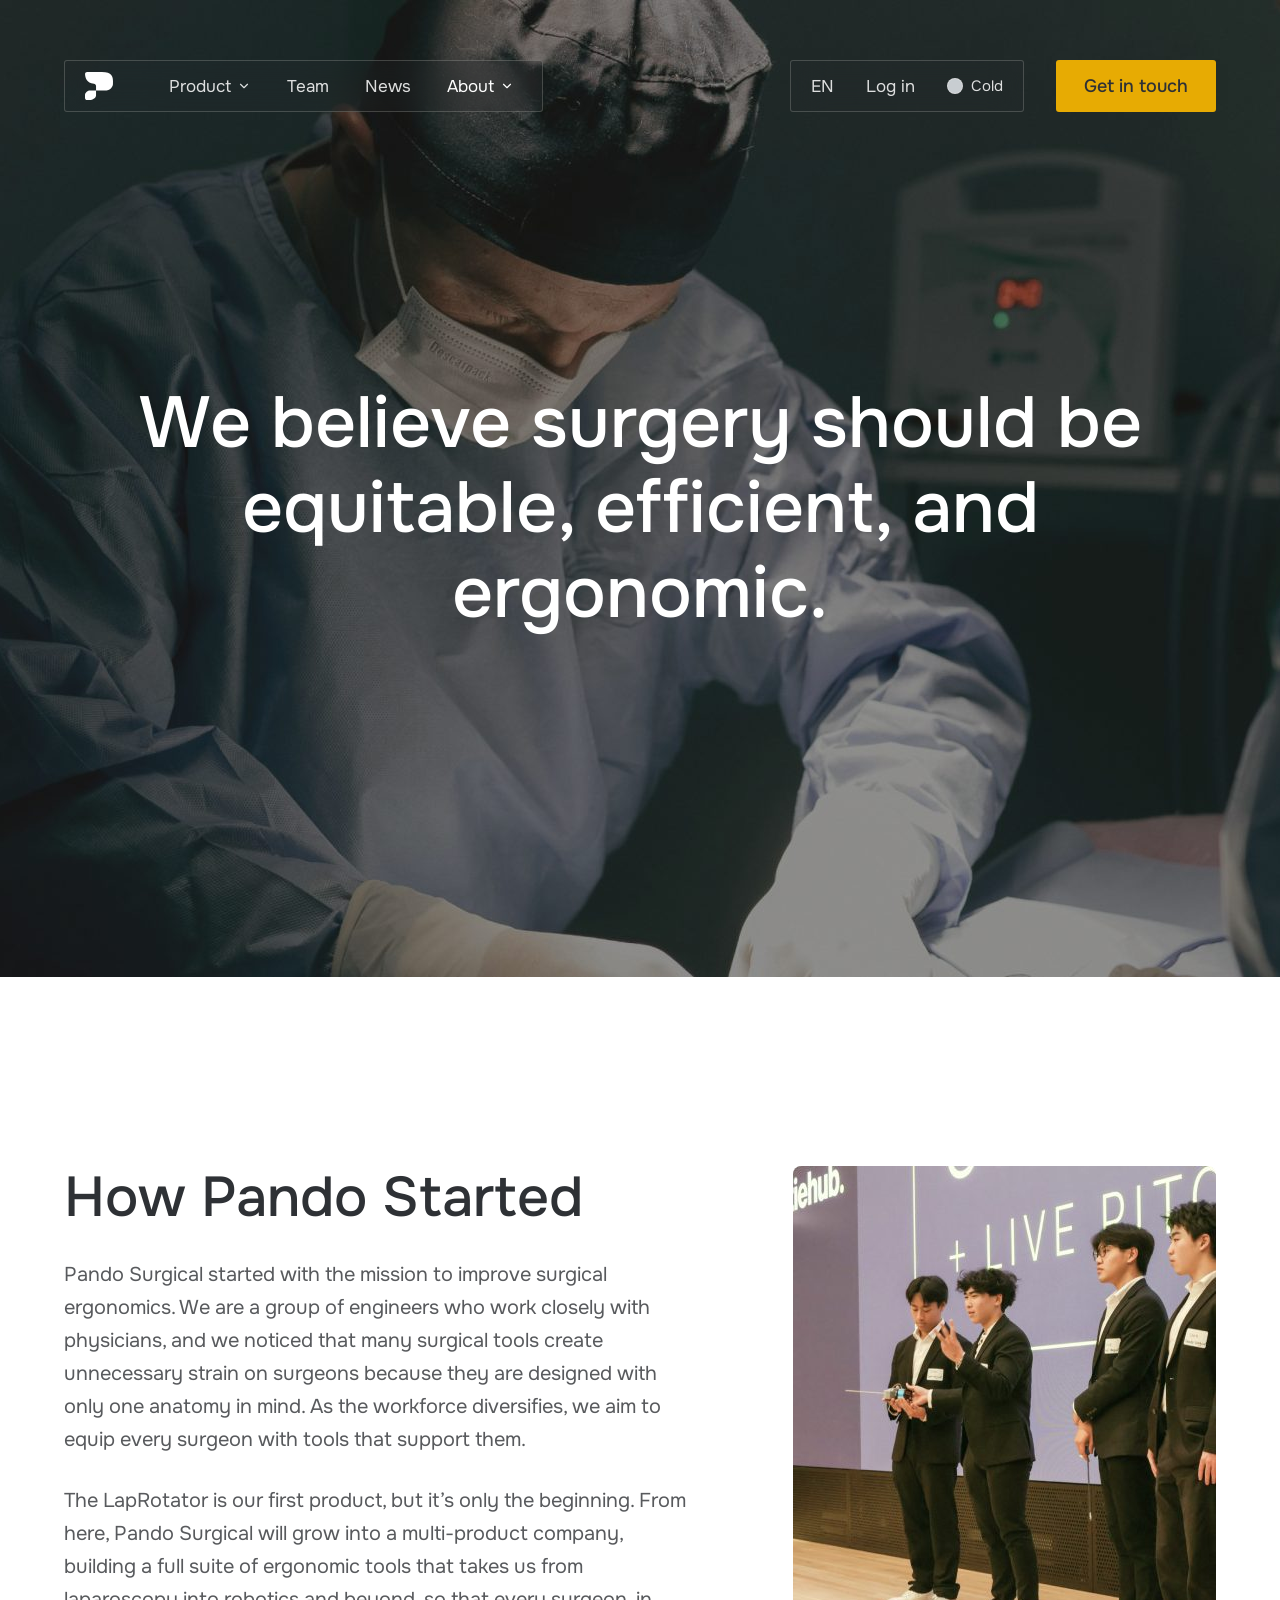
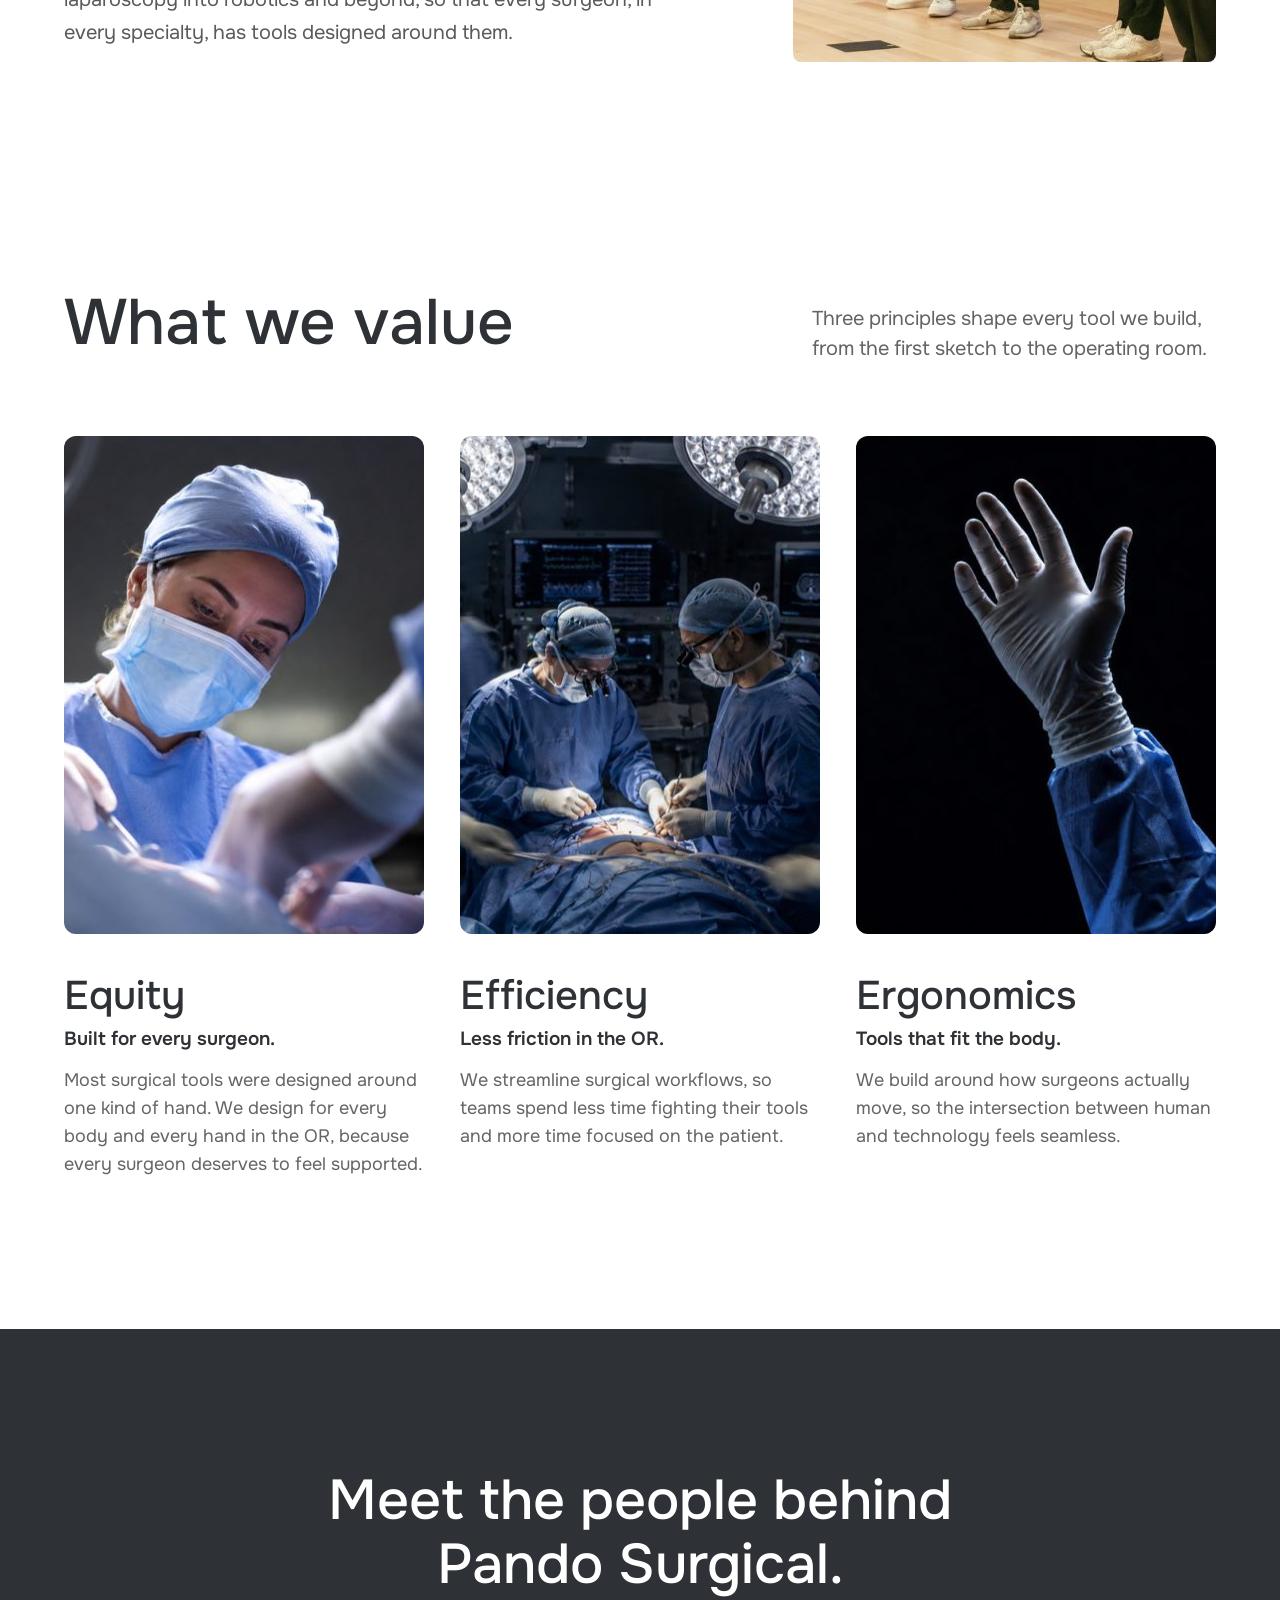
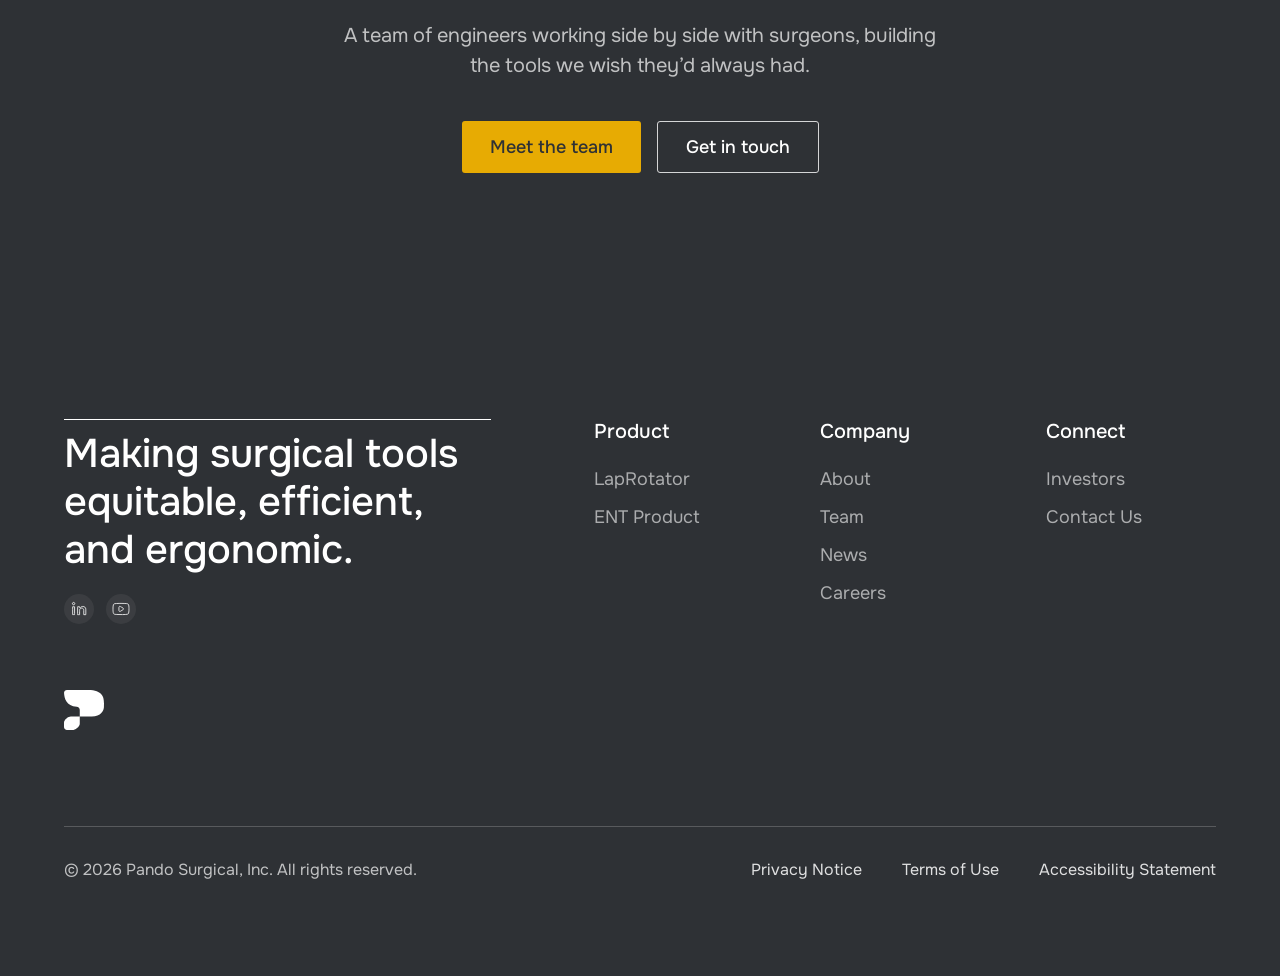
==== about.html @ e101296b "Build Pando Surgical website from the Figma design Static HTML/CSS/JS site with all pages, cold/warm" ====
<!doctype html>
<html lang="en" data-theme="cold">
<head>
<meta charset="utf-8">
<meta name="viewport" content="width=device-width, initial-scale=1">
<title>About | Pando Surgical</title>
<meta name="description" content="Pando Surgical believes surgery should be equitable, efficient, and ergonomic.">
<script>try{var t=localStorage.getItem("pando-theme");if(t==="warm"||t==="cold")document.documentElement.setAttribute("data-theme",t)}catch(e){}</script>
<link rel="icon" href="assets/icons/favicon.svg" type="image/svg+xml">
<link rel="preconnect" href="https://fonts.googleapis.com">
<link rel="preconnect" href="https://fonts.gstatic.com" crossorigin>
<link href="https://fonts.googleapis.com/css2?family=Onest:wght@400;500;600&display=swap" rel="stylesheet">
<link rel="stylesheet" href="css/style.css">
<noscript><style>body{opacity:1}.reveal{opacity:1;transform:none}</style></noscript>
</head>
<body class="page-dark">
<a class="skip-link" href="#main">Skip to content</a>
<header class="nav" id="nav">
  <div class="nav-left glass">
    <a class="nav-logo" href="index.html" aria-label="Pando Surgical home"><svg aria-hidden="true" focusable="false" width="28" height="28" viewBox="0 0 28 28" fill="none" xmlns="http://www.w3.org/2000/svg"><path d="M8.94 11.80C1.49 11.01 0.24 5.91 0.04 2.09C-0.02 0.94 0.94 0 2.1 0H16.90C29.35 0 27.95 7.74 27.95 11.91C27.95 14.20 25.92 18.59 19.38 18.59H11.04V19.01V23.61C11.04 25.91 7.66 27.99 6.01 27.99L2.10 27.99C0.94 27.99 1.40e-05 27.06 1.40e-05 25.90L1.40e-05 22.98C1.40e-05 20.68 3.08 18.59 4.73 18.59H11.04V18.50V14.01C11.04 12.85 10.09 11.92 8.94 11.80Z" fill="currentColor"/></svg></a>
    <nav class="nav-links" aria-label="Main">
      <div class="dd">
        <button class="nav-link dd-toggle" aria-expanded="false" aria-controls="dd-product">Product <svg aria-hidden="true" focusable="false" width="14" height="14" viewBox="0 0 14 14" fill="none" xmlns="http://www.w3.org/2000/svg"><path d="M3.5 5.25L7 8.75L10.5 5.25" stroke="currentColor" stroke-width="1.16" stroke-linecap="round" stroke-linejoin="round"/></svg></button>
        <div class="dd-panel glass" id="dd-product">
          <a href="laprotator.html" class="">LapRotator</a>
          <a href="ent.html" class="">ENT Product</a>
        </div>
      </div>
      <a class="nav-link" href="team.html">Team</a>
      <a class="nav-link" href="news.html">News</a>
      <div class="dd">
        <button class="nav-link dd-toggle is-current" aria-expanded="false" aria-controls="dd-about">About <svg aria-hidden="true" focusable="false" width="14" height="14" viewBox="0 0 14 14" fill="none" xmlns="http://www.w3.org/2000/svg"><path d="M3.5 5.25L7 8.75L10.5 5.25" stroke="currentColor" stroke-width="1.16" stroke-linecap="round" stroke-linejoin="round"/></svg></button>
        <div class="dd-panel glass" id="dd-about">
          <a href="about.html" class="is-current">Company</a>
          <a href="investors.html" class="">Investors</a>
          <a href="careers.html" class="">Careers</a>
          <a href="contact.html" class="">Contact Us</a>
        </div>
      </div>
    </nav>
    <div class="mobile-extra">
      <div class="row">
        <button class="nav-link" data-modal="login">Log in</button>
        <button class="theme-toggle" data-theme-toggle><span class="swatch"></span><span class="theme-label">Cold</span></button>
      </div>
      <a class="btn btn-primary" href="contact.html">Get in touch</a>
    </div>
    <button class="nav-burger" aria-label="Menu" aria-expanded="false"><span></span></button>
  </div>
  <div class="nav-right">
    <div class="nav-util glass">
      <span class="nav-link" title="Language">EN</span>
      <button class="nav-link" data-modal="login">Log in</button>
      <button class="theme-toggle" data-theme-toggle><span class="swatch"></span><span class="theme-label">Cold</span></button>
    </div>
    <a class="btn btn-primary" href="contact.html">Get in touch</a>
  </div>
</header>
<main id="main">

<section class="about-hero">
  <h1>We believe surgery should be equitable, efficient, and ergonomic.</h1>
</section>

<section class="story">
  <div class="story-text reveal">
    <h2>How Pando Started</h2>
    <p>Pando Surgical started with the mission to improve surgical ergonomics. We are a group of engineers who work closely with physicians, and we noticed that many surgical tools create unnecessary strain on surgeons because they are designed with only one anatomy in mind. As the workforce diversifies, we aim to equip every surgeon with tools that support them.</p>
    <p>The LapRotator is our first product, but it’s only the beginning. From here, Pando Surgical will grow into a multi-product company, building a full suite of ergonomic tools that takes us from laparoscopy into robotics and beyond, so that every surgeon, in every specialty, has tools designed around them.</p>
  </div>
  <img class="reveal" src="assets/img/about-story.jpg" alt="Pando Surgical team at work" loading="lazy">
</section>

<section class="values">
  <div class="values-head reveal">
    <h2>What we value</h2>
    <p>Three principles shape every tool we build, from the first sketch to the operating room.</p>
  </div>
  <div class="values-grid">
    <article class="value reveal"><img src="assets/img/value-1.jpg" alt="Surgeon in scrubs and mask during an operation" loading="lazy"><div class="value-text"><h3>Equity</h3><p class="tag">Built for every surgeon.</p><p class="body">Most surgical tools were designed around one kind of hand. We design for every body and every hand in the OR, because every surgeon deserves to feel supported.</p></div></article><article class="value reveal"><img src="assets/img/value-2.jpg" alt="Surgical team working in the operating room" loading="lazy"><div class="value-text"><h3>Efficiency</h3><p class="tag">Less friction in the OR.</p><p class="body">We streamline surgical workflows, so teams spend less time fighting their tools and more time focused on the patient.</p></div></article><article class="value reveal"><img src="assets/img/value-3.jpg" alt="Surgeon's hands using an instrument" loading="lazy"><div class="value-text"><h3>Ergonomics</h3><p class="tag">Tools that fit the body.</p><p class="body">We build around how surgeons actually move, so the intersection between human and technology feels seamless.</p></div></article>
  </div>
</section>

<section class="team-cta on-dark">
  <h2 class="reveal">Meet the people behind Pando Surgical.</h2>
  <p>A team of engineers working side by side with surgeons, building the tools we wish they’d always had.</p>
  <div class="btn-row">
    <a class="btn btn-primary" href="team.html">Meet the team</a>
    <a class="btn btn-outline" href="contact.html">Get in touch</a>
  </div>
</section>

</main>
<footer class="footer">
  <div class="footer-top">
    <div class="footer-brand">
      <p>Making surgical tools equitable, efficient, and ergonomic.</p>
      <div class="socials">
        <a class="social" href="#" aria-label="Pando Surgical on LinkedIn"><svg aria-hidden="true" focusable="false" width="30" height="30" viewBox="0 0 30 30" fill="none" xmlns="http://www.w3.org/2000/svg"><circle class="bg" cx="15" cy="15" r="15"/><path d="M18.69 12.47C19.48 12.43 20.34 12.66 20.89 13.13C21.42 13.59 21.70 14.23 21.79 14.94C21.82 15.25 21.82 15.56 21.82 15.90V20.35C21.82 20.44 21.82 20.55 21.82 20.66C21.16 20.66 20.44 20.66 19.75 20.66C19.75 20.43 19.75 20.20 19.75 19.99V16.60C19.74 16.27 19.73 15.88 19.63 15.52C19.50 15.03 19.22 14.54 18.61 14.28C18.30 14.14 17.94 14.10 17.60 14.12C17.26 14.14 16.91 14.22 16.62 14.39C16.36 14.54 16.21 14.69 16.05 14.88L16.04 14.90C15.75 15.28 15.65 15.73 15.61 16.14C15.59 16.34 15.58 16.54 15.58 16.74L15.59 17.29V20.45C15.59 20.51 15.58 20.58 15.58 20.66H14.69C14.38 20.66 13.99 20.65 13.62 20.65C13.63 20.21 13.63 19.75 13.62 19.32V13.67C13.62 13.39 13.63 13.06 13.63 12.74C14.10 12.74 14.59 12.73 15.03 12.74C15.21 12.74 15.40 12.74 15.59 12.74C15.59 12.74 15.59 12.74 15.59 12.74C15.59 12.88 15.59 13.01 15.59 13.13C15.59 13.16 15.59 13.24 15.58 13.32C15.58 13.36 15.58 13.40 15.58 13.44C15.59 13.45 15.59 13.47 15.59 13.49C15.59 13.49 15.59 13.53 15.60 13.57L15.66 13.89L15.98 13.89H16.00L16.13 13.89L16.24 13.81C16.28 13.78 16.31 13.75 16.32 13.74C16.34 13.72 16.35 13.70 16.37 13.68C16.39 13.65 16.43 13.61 16.46 13.57C16.49 13.53 16.52 13.49 16.54 13.46C16.56 13.44 16.57 13.43 16.58 13.42C16.58 13.41 16.59 13.40 16.59 13.40C17.10 12.85 17.83 12.52 18.61 12.47L18.62 12.47C18.64 12.47 18.67 12.47 18.69 12.47H18.69Z" stroke="white" stroke-width="0.8"/><path d="M10.08 12.74C10.21 12.74 10.39 12.74 10.57 12.74V19.58L10.57 20.48C10.57 20.51 10.57 20.55 10.57 20.58C10.23 20.59 9.90 20.59 9.56 20.58C9.26 20.58 8.95 20.58 8.65 20.59L8.65 15.27V13.03C8.65 12.92 8.65 12.83 8.65 12.74H10.08Z" stroke="white" stroke-width="0.8"/><path d="M9.47 8.40C10.13 8.33 10.72 8.81 10.79 9.47C10.86 10.13 10.37 10.72 9.71 10.79C9.10 10.85 8.54 10.43 8.42 9.84L8.40 9.72C8.33 9.06 8.81 8.47 9.47 8.40Z" stroke="white" stroke-width="0.8"/></svg></a>
        <a class="social" href="#" aria-label="Pando Surgical on YouTube"><svg aria-hidden="true" focusable="false" width="30" height="30" viewBox="0 0 30 30" fill="none" xmlns="http://www.w3.org/2000/svg"><circle class="bg" cx="15" cy="15" r="15"/><path d="M15.04 9.40H15.04C16.32 9.39 17.60 9.41 18.88 9.48V9.48C19.40 9.51 20.05 9.51 20.68 9.59C21.32 9.68 21.83 9.83 22.11 10.08C22.29 10.24 22.45 10.49 22.58 10.83C22.70 11.17 22.79 11.57 22.85 11.99C22.96 12.84 22.96 13.74 22.98 14.39C23.03 15.92 22.98 17.73 22.61 19.14V19.14C22.46 19.70 22.07 20.02 21.52 20.21C20.96 20.40 20.29 20.44 19.68 20.47L19.67 20.47C18.72 20.53 17.81 20.55 16.86 20.57L16.85 20.57C16.72 20.58 16.60 20.58 16.47 20.58H16.47C14.58 20.62 12.68 20.58 10.79 20.48H10.79C10.31 20.46 9.71 20.45 9.14 20.36C8.55 20.27 8.09 20.11 7.85 19.87L7.84 19.87L7.69 19.70C7.60 19.59 7.52 19.47 7.45 19.33L7.36 19.13C7.24 18.79 7.14 18.07 7.08 17.27C7.01 16.48 6.99 15.69 7.00 15.23C7.03 13.68 6.99 12.11 7.41 10.71C7.47 10.52 7.63 10.30 7.86 10.11C8.08 9.91 8.34 9.78 8.54 9.73C9.17 9.59 9.88 9.54 10.57 9.50L10.57 9.50C11.41 9.45 12.25 9.42 13.09 9.41H13.10L13.11 9.41L13.14 9.41C13.72 9.38 14.42 9.40 15.04 9.40ZM14.32 12.49C13.71 12.13 12.92 12.57 12.93 13.29C12.94 14.37 12.94 15.45 12.93 16.54C12.92 17.26 13.71 17.69 14.32 17.32C14.57 17.16 14.82 17.01 15.08 16.86L15.08 16.86C15.38 16.68 15.84 16.43 16.17 16.21C16.48 16.05 16.77 15.88 17.04 15.72C17.63 15.37 17.69 14.47 17.06 14.10L15.22 13.01H15.22C15.09 12.93 14.94 12.85 14.79 12.76C14.64 12.67 14.48 12.58 14.32 12.49Z" stroke="white" stroke-width="0.8"/></svg></a>
      </div>
    </div>
    <div class="footer-cols">
      <div class="footer-col">
        <h2>Product</h2>
        <ul><li><a href="laprotator.html">LapRotator</a></li><li><a href="ent.html">ENT Product</a></li></ul>
      </div>
      <div class="footer-col">
        <h2>Company</h2>
        <ul><li><a href="about.html">About</a></li><li><a href="team.html">Team</a></li><li><a href="news.html">News</a></li><li><a href="careers.html">Careers</a></li></ul>
      </div>
      <div class="footer-col">
        <h2>Connect</h2>
        <ul><li><a href="investors.html">Investors</a></li><li><a href="contact.html">Contact Us</a></li></ul>
      </div>
    </div>
    <a href="index.html" class="footer-mark" aria-label="Pando Surgical home"><svg aria-hidden="true" focusable="false" width="40" height="40" viewBox="0 0 40 40" fill="none" xmlns="http://www.w3.org/2000/svg"><path d="M12.77 16.86C2.13 15.72 0.35 8.45 0.05 2.99C-0.03 1.34 1.34 0 3 0H24.15C41.92 0 39.93 11.06 39.93 17.01C39.93 20.29 37.03 26.56 27.69 26.56H15.77V27.16V33.73C15.77 37.01 10.94 39.99 8.58 39.99L3.00 39.99C1.34 39.99 2.01e-05 38.65 2.01e-05 37.00L2.01e-05 32.83C2.01e-05 29.55 4.40 26.56 6.76 26.56H15.77V26.43V20.01C15.77 18.35 14.42 17.03 12.77 16.86Z" fill="currentColor"/></svg></a>
  </div>
  <div class="footer-bottom">
    <small>© 2026 Pando Surgical, Inc. All rights reserved.</small>
    <nav class="footer-legal" aria-label="Legal">
      <a href="privacy.html">Privacy Notice</a>
      <a href="terms.html">Terms of Use</a>
      <a href="accessibility.html">Accessibility Statement</a>
    </nav>
  </div>
</footer>
<div class="modal" id="login" role="dialog" aria-modal="true" aria-labelledby="login-title" aria-hidden="true">
  <div class="modal-card login-card">
    <div class="login-head">
      <h2 id="login-title">Welcome back</h2>
      <p>Sign in to access your account</p>
    </div>
    <button class="modal-close" aria-label="Close"><img src="assets/icons/icon-close.svg" alt=""></button>
    <form class="login-body" data-demo="Sign in isn’t connected yet. This is a preview of the design.">
      <button type="button" class="btn btn-google btn-block"><svg viewBox="0 0 48 48" aria-hidden="true"><path fill="#FFC107" d="M43.6 20.5H42V20H24v8h11.3C33.7 32.7 29.2 36 24 36c-6.6 0-12-5.4-12-12s5.4-12 12-12c3.1 0 5.8 1.2 7.9 3.1l5.7-5.7C34 6.1 29.3 4 24 4 12.9 4 4 12.9 4 24s8.9 20 20 20 20-8.9 20-20c0-1.3-.1-2.4-.4-3.5z"/><path fill="#FF3D00" d="M6.3 14.7l6.6 4.8C14.7 15.1 19 12 24 12c3.1 0 5.8 1.2 7.9 3.1l5.7-5.7C34 6.1 29.3 4 24 4 16.3 4 9.7 8.3 6.3 14.7z"/><path fill="#4CAF50" d="M24 44c5.2 0 9.9-2 13.4-5.2l-6.2-5.2C29.2 35.1 26.7 36 24 36c-5.2 0-9.6-3.3-11.3-7.9l-6.5 5C9.5 39.6 16.2 44 24 44z"/><path fill="#1976D2" d="M43.6 20.5H42V20H24v8h11.3c-.8 2.2-2.2 4.2-4.1 5.6l6.2 5.2C37 39.2 44 34 44 24c0-1.3-.1-2.4-.4-3.5z"/></svg> Continue with Google</button>
      <div class="or">or</div>
      <div class="field">
        <label for="login-email">Email address</label>
        <div class="input-icon"><img src="assets/icons/icon-mail.svg" alt=""><input id="login-email" type="email" placeholder="you@example.com" autocomplete="email" required></div>
      </div>
      <div class="field">
        <label for="login-pass">Password</label>
        <div class="input-icon"><img src="assets/icons/icon-lock-field.svg" alt=""><input id="login-pass" type="password" placeholder="Enter your password" autocomplete="current-password" required>
          <button type="button" class="eye" aria-label="Show password"><img src="assets/icons/icon-eye.svg" alt=""></button></div>
      </div>
      <a class="forgot" href="mailto:contact@pandosurgical.com?subject=Password%20reset">Forgot password?</a>
      <button class="btn btn-primary btn-block" type="submit">Sign in</button>
      <p class="form-note" role="status"></p>
      <p class="login-foot">Don’t have an account? <a href="mailto:contact@pandosurgical.com?subject=Request%20access">Request access</a></p>
    </form>
  </div>
</div>

<script src="js/main.js"></script>
</body>
</html>
---- css/style.css ----
/* Pando Surgical website
   Two themes: "cold" (Website Ver2) and "warm" (Website Ver1, cream).
   The theme is set on <html data-theme="..."> and saved in localStorage. */

:root { --pad: 120px; }

:root,
:root[data-theme="cold"] {
  --dark: #2e3135;
  --light: #ffffff;
  --soft: #e6eaef;
  --on-dark: #ffffff;
  --on-dark-rgb: 255, 255, 255;
  --login-grad: linear-gradient(180deg, #f7feff 0%, #eef1f1 100%);
  --hero-fade: linear-gradient(180deg, rgba(46, 49, 53, 0) 0%, #2e3135 60%, #2e3135 100%);
  --text: #2e3135;
  --text-rgb: 46, 49, 53;
  --accent: #e7ab03;
  --gold: #b07c00;
  --contrast: #321b49;
  --grey: #7d7772;
  --grey-2: #a09a96;
  --red: #d55d36;
  --font: "Onest", system-ui, -apple-system, "Segoe UI", sans-serif;
}

:root[data-theme="warm"] {
  --dark: #2a2723;
  --light: #fffcf2;
  --soft: #e8e3db;
  --on-dark: #fffcf2;
  --on-dark-rgb: 255, 252, 242;
  --login-grad: linear-gradient(180deg, #fffcf2 0%, #ece3d1 100%);
  --hero-fade: linear-gradient(180deg, rgba(46, 49, 53, 0) 0%, #2a2723 60%, #2a2723 100%);
}

*,
*::before,
*::after { box-sizing: border-box; }

html { -webkit-text-size-adjust: 100%; }

body {
  margin: 0;
  font-family: var(--font);
  color: var(--text);
  background: var(--light);
  -webkit-font-smoothing: antialiased;
  overflow-x: clip;
  opacity: 0;
  transition: opacity 300ms ease-out, background-color 300ms ease-out;
}
body.is-ready { opacity: 1; }
body.is-leaving { opacity: 0; }
body.modal-open { overflow: hidden; }

img, svg { display: block; max-width: 100%; }
a { color: inherit; text-decoration: none; }
button { font: inherit; color: inherit; background: none; border: 0; padding: 0; cursor: pointer; }
h1, h2, h3, h4, p { margin: 0; font-weight: 500; }
p { font-weight: 400; }

.sr-only {
  position: absolute; width: 1px; height: 1px; overflow: hidden;
  clip: rect(0 0 0 0); white-space: nowrap;
}
.skip-link {
  position: absolute; left: 16px; top: -60px; z-index: 200;
  background: var(--accent); color: #2e3135; padding: 10px 16px; border-radius: 3px;
}
.skip-link:focus { top: 16px; }

:focus-visible { outline: 2px solid var(--accent); outline-offset: 3px; }

/* ---------- Buttons ---------- */
.btn {
  display: inline-flex; align-items: center; justify-content: center;
  height: 52px; padding: 0 28px; border-radius: 3px;
  font-size: 18px; font-weight: 500; white-space: nowrap;
  transition: background-color 150ms ease-out, color 150ms ease-out, border-color 150ms ease-out, opacity 150ms ease-out;
}
.btn-primary { background: var(--accent); color: #2e3135; }
.btn-primary:hover { background: #f2b90f; }
.btn-dark { background: var(--dark); color: var(--on-dark); }
.btn-dark:hover { background: #3c4046; }
:root[data-theme="warm"] .btn-dark:hover { background: #3a3631; }
.btn-outline { border: 1.5px solid rgba(var(--on-dark-rgb), 0.8); color: var(--on-dark); }
.btn-outline:hover { background: rgba(var(--on-dark-rgb), 0.1); border-color: var(--on-dark); }
.btn-block { width: 100%; }

/* ---------- Nav ---------- */
.nav {
  position: fixed; z-index: 50; top: 60px; left: 0; right: 0;
  display: flex; justify-content: space-between; align-items: center;
  padding: 0 var(--pad) 0 100px;
  pointer-events: none;
  transition: transform 300ms ease-out, opacity 300ms ease-out;
}
.nav > * { pointer-events: auto; }
.nav.is-hidden { transform: translateY(-140px); opacity: 0; }

.glass {
  background: rgba(46, 49, 53, 0.15);
  border: 1px solid rgba(255, 252, 242, 0.18);
  border-radius: 3px;
  -webkit-backdrop-filter: blur(18px);
  backdrop-filter: blur(18px);
}
/* On light pages the glass is a little darker so the white links stay readable */
.page-light .nav .glass { background: rgba(46, 49, 53, 0.42); }

.nav-left {
  display: flex; align-items: center; gap: 56px;
  height: 52px; padding: 0 28px 0 20px;
}
.nav-logo { color: #fff; display: flex; }
.nav-links { display: flex; align-items: center; gap: 36px; height: 100%; }
.nav-right { display: flex; align-items: center; gap: 32px; }
.nav-util { display: flex; align-items: center; gap: 32px; height: 52px; padding: 0 20px; }

.nav-link {
  position: relative;
  display: inline-flex; align-items: center; gap: 6px;
  height: 100%;
  font-size: 17px; color: #fff; opacity: 0.85;
  transition: opacity 150ms ease-out;
}
.nav-link:hover, .nav-link.is-current, .dd.is-open > .nav-link { opacity: 1; }
.nav-link svg { width: 14px; height: 14px; transition: transform 200ms ease-out; }
.dd.is-open > .nav-link svg { transform: rotate(180deg); }
.dd.is-open > .nav-link::after {
  content: ""; position: absolute; left: 0; right: 0; bottom: -1px;
  height: 2px; background: var(--accent);
}

.dd { position: relative; height: 52px; display: flex; align-items: center; }
.dd-panel {
  position: absolute; top: 66px; left: -32px;
  display: flex; gap: 48px; padding: 20px 32px;
  white-space: nowrap;
  opacity: 0; visibility: hidden; transform: translateY(-4px);
  transition: opacity 200ms ease-out, transform 200ms ease-out, visibility 0s linear 200ms;
}
/* bridge so the panel stays open while the pointer moves down to it */
.dd-panel::before { content: ""; position: absolute; left: 0; right: 0; top: -16px; height: 16px; }
.dd.is-open .dd-panel {
  opacity: 1; visibility: visible; transform: none;
  transition: opacity 200ms ease-out, transform 200ms ease-out;
}
.dd-panel a { font-size: 18px; color: #fff; opacity: 0.85; transition: opacity 150ms ease-out; }
.dd-panel a:hover, .dd-panel a.is-current { opacity: 1; }

.theme-toggle {
  display: inline-flex; align-items: center; gap: 8px;
  font-size: 15px; color: #fff; opacity: 0.85;
  transition: opacity 150ms ease-out;
}
.theme-toggle:hover { opacity: 1; }
.theme-toggle .swatch {
  width: 16px; height: 16px; border-radius: 50%;
  border: 1px solid rgba(255, 255, 255, 0.7);
  background: linear-gradient(135deg, #e6eaef 50%, #e8e3db 50%);
}
:root[data-theme="cold"] .theme-toggle .swatch { background: #e6eaef; }
:root[data-theme="warm"] .theme-toggle .swatch { background: #f3e9d2; }

.mobile-extra { display: none; }
.nav-burger { display: none; width: 52px; height: 52px; align-items: center; justify-content: center; color: #fff; }
.nav-burger span, .nav-burger span::before, .nav-burger span::after {
  display: block; width: 20px; height: 1.5px; background: currentColor; position: relative;
}
.nav-burger span::before, .nav-burger span::after { content: ""; position: absolute; left: 0; }
.nav-burger span::before { top: -6px; }
.nav-burger span::after { top: 6px; }

/* ---------- Footer ---------- */
.footer {
  background: var(--dark); color: var(--on-dark);
  padding: 96px var(--pad);
  display: flex; flex-direction: column; gap: 96px;
}
.footer-top { display: flex; justify-content: space-between; align-items: flex-start; gap: 56px; }
.footer-brand {
  border-top: 1px solid var(--on-dark);
  padding: 10px 0; display: flex; flex-direction: column; gap: 20px;
}
.footer-brand p { font-size: 40px; font-weight: 500; line-height: 1.2; max-width: 427px; }
.socials { display: flex; gap: 12px; }
.social { width: 30px; height: 30px; display: block; flex: none; }
.social svg { width: 30px; height: 30px; }
.social .bg { fill: #868686; fill-opacity: 0.15; transition: fill 150ms ease-out, fill-opacity 150ms ease-out; }
.social:hover .bg { fill: #b07c00; fill-opacity: 1; }
.footer-cols { display: flex; gap: 56px; }
.footer-col { width: 170px; display: flex; flex-direction: column; gap: 24px; }
.footer-col h2 { font-size: 20px; font-weight: 500; }
.footer-col ul { list-style: none; margin: 0; padding: 0; display: flex; flex-direction: column; gap: 16px; }
.footer-col a { font-size: 18px; opacity: 0.6; transition: opacity 150ms ease-out; }
.footer-col a:hover { opacity: 1; }
.footer-mark { width: 40px; height: 40px; color: var(--on-dark); flex: none; }
.footer-bottom {
  border-top: 1px solid rgba(var(--on-dark-rgb), 0.2);
  padding-top: 32px;
  display: flex; justify-content: space-between; align-items: center; gap: 24px;
  font-size: 16px;
}
.footer-bottom small { font-size: 16px; opacity: 0.7; }
.footer-legal { display: flex; gap: 40px; flex-wrap: wrap; }
.footer-legal a { opacity: 0.85; transition: opacity 150ms ease-out; }
.footer-legal a:hover { opacity: 1; }

/* ---------- Shared layout ---------- */
.section { padding-left: var(--pad); padding-right: var(--pad); }
.label { font-size: 17px; }
.on-dark { background: var(--dark); color: var(--on-dark); }

/* ---------- Landing ---------- */
.hero {
  position: relative; height: 1082px; min-height: 100vh;
  background: var(--dark) url("../assets/img/hero-bg.jpg") center top / cover no-repeat;
  color: var(--on-dark); overflow: hidden;
}
.hero-fade { position: absolute; left: 0; right: 0; bottom: 0; height: 440px; background: var(--hero-fade); }
.hero-content {
  position: absolute; left: var(--pad); top: 459px;
  display: flex; flex-direction: column; gap: 28px; align-items: flex-start;
}
.hero h1 { font-size: 75px; line-height: 95px; font-weight: 500; }
.rolling { display: block; height: 109px; overflow: hidden; position: relative; }
.rolling-track { display: block; transition: transform 600ms cubic-bezier(.65, 0, .35, 1); }
.rolling-track span { display: block; height: 109px; line-height: 118px; color: var(--on-dark); }
.hero-sub { font-size: 26px; line-height: 1.35; opacity: 0.9; max-width: 539px; }
.hero .btn { height: auto; padding: 14px 28px; }
.trust {
  position: absolute; left: var(--pad); right: var(--pad); top: 951px; height: 72px;
  display: flex; align-items: center; gap: 72px;
}
.trust p { font-size: 16px; font-weight: 500; opacity: 0.8; width: 222px; flex: none; line-height: 1.4; }
.marquee {
  position: relative; flex: 1; max-width: 957px; overflow: hidden; height: 72px;
  display: flex; align-items: center; margin-left: auto;
}
.marquee::before, .marquee::after {
  content: ""; position: absolute; top: 0; bottom: 0; width: 200px; z-index: 1; pointer-events: none;
}
.marquee::before { left: 0; background: linear-gradient(90deg, var(--dark), rgba(46, 49, 53, 0)); }
.marquee::after { right: 0; background: linear-gradient(270deg, var(--dark), rgba(46, 49, 53, 0)); }
.marquee-track { display: flex; align-items: center; gap: 100px; width: max-content; animation: marquee 32s linear infinite; }
.marquee-track img { height: auto; flex: none; }
@keyframes marquee { to { transform: translateX(calc(-50% - 50px)); } }

.mission {
  background: var(--light); padding: 180px var(--pad);
  display: flex; flex-direction: column; align-items: center; gap: 28px; text-align: center;
}
.mission .label { font-size: 24px; color: var(--contrast); }
.mission h2 { font-size: 48px; line-height: 1.2; max-width: 1180px; color: #2e3135; }
.mission em { font-style: normal; color: var(--accent); }

.why { padding: 140px var(--pad); display: flex; justify-content: space-between; align-items: center; gap: 96px; }
.why-text { display: flex; flex-direction: column; gap: 28px; max-width: 640px; }
.why .label { color: var(--accent); }
.why h2 { font-size: 52px; line-height: 1.15; }
.why-text p.body { font-size: 20px; line-height: 1.5; opacity: 0.75; max-width: 562px; }
.stat {
  border-left: 2px solid rgba(255, 252, 242, 0.25); padding-left: 48px;
  display: flex; flex-direction: column; gap: 12px; flex: none;
}
.stat-num { font-size: 160px; font-weight: 600; line-height: 1; color: var(--accent); font-variant-numeric: tabular-nums; }
.stat-text { font-size: 22px; line-height: 1.4; max-width: 420px; }
.stat-src { font-size: 14px; opacity: 0.45; }

.product {
  background: linear-gradient(180deg, var(--light) 71.6%, var(--soft) 100%);
  padding: 120px var(--pad) 120px 160px;
  display: flex; justify-content: space-between; align-items: center; gap: 64px;
}
.product h2 { font-size: 64px; line-height: 1.12; letter-spacing: -1.6px; }
.product .lede { font-size: 20px; color: var(--grey); margin-top: 28px; }
.product .btn { margin-top: 44px; height: 55px; padding: 15px 28px 16px; }
.proof { display: flex; gap: 44px; margin-top: 96px; }
.proof-item {
  border-left: 1px solid rgba(160, 154, 150, 0.6); padding-left: 18px;
  display: flex; flex-direction: column; gap: 14px;
  font-size: 15px; line-height: 1.4; color: var(--grey);
}
.proof-item img { width: 24px; height: 24px; }
.placeholder {
  display: flex; align-items: center; justify-content: center; text-align: center;
  border: 1px dashed rgba(160, 154, 150, 0.6); border-radius: 4px;
  color: var(--grey); font-size: 16px; line-height: 1.5; padding: 32px;
}
.product .placeholder { width: 430px; height: 540px; background: rgba(255, 255, 255, 0.35); flex: none; }
.spin { animation: spin 14s linear infinite; }

.grove {
  background: var(--soft); padding: var(--pad);
  display: flex; justify-content: space-between; align-items: center; gap: 96px;
}
.grove-text { display: flex; flex-direction: column; gap: 28px; max-width: 536px; }
.grove .label { color: var(--contrast); }
.grove h2 { font-size: 56px; line-height: 1.1; }
.grove p.body { font-size: 20px; line-height: 1.55; opacity: 0.75; }
.grove .placeholder { width: 640px; height: 520px; background: rgba(160, 154, 150, 0.2); flex: none; }

.cta {
  padding: 140px var(--pad); text-align: center;
  display: flex; flex-direction: column; align-items: center; gap: 32px;
}
.cta h2 { font-size: 64px; line-height: 1.1; }
.cta p { font-size: 22px; opacity: 0.75; }
.btn-row { display: flex; gap: 16px; flex-wrap: wrap; justify-content: center; }

/* ---------- LapRotator ---------- */
.lr-hero {
  position: relative; height: 956px;
  background: var(--dark) url("../assets/img/laprotator-hero.jpg") center / cover no-repeat;
  color: var(--on-dark);
}
.lr-hero-text { position: absolute; left: 135px; top: 307px; max-width: 760px; display: flex; flex-direction: column; gap: 20px; align-items: flex-start; }
.lr-hero h1 { font-size: 80px; line-height: 1.1; }
.lr-hero p { font-size: 22px; line-height: 1.5; color: rgba(var(--on-dark-rgb), 0.7); }
.lr-hero .btn { margin-top: 28px; }

.overview { padding: var(--pad); display: flex; gap: 80px; background: var(--light); }
.overview h2 { font-size: 44px; width: 340px; flex: none; }
.overview-body { display: flex; flex-direction: column; gap: 22px; }
.overview-body p { font-size: 20px; line-height: 1.65; color: rgba(46, 49, 53, 0.8); }
.text-link { font-size: 18px; font-weight: 500; color: var(--accent); }
.text-link:hover { color: var(--gold); }

.details { padding: 40px var(--pad) 140px; background: var(--light); }
.tabs { display: flex; gap: 48px; border-bottom: 1px solid rgba(46, 49, 53, 0.15); overflow-x: auto; }
.tab {
  font-size: 19px; color: rgba(46, 49, 53, 0.55); padding: 4px 0 16px;
  border-bottom: 3px solid transparent; margin-bottom: -1px; white-space: nowrap;
  transition: color 150ms ease-out, border-color 150ms ease-out;
}
.tab:hover { color: #2e3135; }
.tab[aria-selected="true"] { color: #2e3135; font-weight: 500; border-bottom-color: var(--accent); }
.tab-panel { padding-top: 56px; }
.tab-panel[hidden] { display: none; }
.tab-panel h3 { font-size: 36px; margin-bottom: 40px; }
.compare { display: grid; grid-template-columns: 1fr 1fr; gap: 32px; }
.compare figure { margin: 0; display: flex; flex-direction: column; gap: 24px; }
.compare img { width: 100%; height: 380px; object-fit: cover; border-radius: 5px; }
.compare figcaption { font-size: 28px; font-weight: 500; color: rgba(46, 49, 53, 0.55); }
.compare figure:last-child figcaption { color: var(--accent); }
.tab-panel .placeholder { min-height: 380px; background: rgba(160, 154, 150, 0.12); }

/* ---------- Light pages (ENT, Team, News, Investors, Careers, Legal) ---------- */
.page-main { padding-top: 172px; background: var(--light); }
.page-title { font-size: 64px; line-height: 1.1; }

.ent { min-height: 915px; padding: 238px var(--pad) 120px 100px; display: flex; justify-content: space-between; align-items: center; gap: 64px; }
.ent-text { display: flex; flex-direction: column; gap: 24px; max-width: 651px; }
.ent h1 { font-size: 80px; line-height: 1.1; max-width: 567px; }
.eyebrow { font-size: 15px; font-weight: 500; color: var(--gold); letter-spacing: 2.7px; text-transform: uppercase; }
.ent p.body { font-size: 18px; line-height: 1.6; }
.ent img { width: 560px; height: 440px; border-radius: 8px; object-fit: cover; flex: none; }

.team { text-align: center; padding: 172px var(--pad) 160px; background: var(--light); }
.team h2 { font-size: 64px; margin-top: 140px; }
.team-grid { display: flex; justify-content: center; flex-wrap: wrap; gap: 24px; margin-top: 82px; text-align: left; }
.member { width: 300px; background: var(--dark); color: var(--on-dark); border-radius: 8px; overflow: hidden; }
.member img { width: 300px; height: 300px; object-fit: cover; }
.member-info { padding: 20px 24px; display: flex; flex-direction: column; gap: 14px; }
.member-head { display: flex; justify-content: space-between; align-items: flex-start; gap: 12px; }
.member h3 { font-size: 28px; letter-spacing: -0.28px; line-height: 1.15; }
.member .role { font-size: 16px; color: var(--accent); margin-top: 6px; line-height: 1.35; }
.member hr { border: 0; border-top: 1px solid rgba(160, 154, 150, 0.25); margin: 0; }
.member .edu { font-size: 15px; color: var(--grey-2); line-height: 1.4; }

.news { padding: 172px var(--pad) 160px; background: var(--light); }
.news-grid { display: grid; grid-template-columns: repeat(2, minmax(0, 620px)); gap: 56px 32px; justify-content: center; margin-top: 72px; }
.news-head { max-width: 1272px; margin: 0 auto; }
.card {
  background: var(--light); border-radius: 12px; padding: 16px;
  display: flex; flex-direction: column; gap: 16px; text-align: left; width: 100%;
  box-shadow: 0 0 0 1px rgba(46, 49, 53, 0.08);
  transition: box-shadow 200ms ease-out, transform 200ms ease-out;
}
.card:hover { box-shadow: 0 0 0 1px rgba(46, 49, 53, 0.12), 0 16px 40px rgba(0, 0, 0, 0.08); transform: translateY(-2px); }
.card img { width: 100%; height: 320px; object-fit: cover; border-radius: 5px; }
.card-text { padding: 4px 4px 0; display: flex; flex-direction: column; gap: 10px; }
.cat { font-size: 14px; font-weight: 500; color: var(--gold); }
.card h3 { font-size: 24px; line-height: 1.25; }
.author { display: flex; align-items: center; gap: 12px; }
.avatar { width: 44px; height: 44px; border-radius: 50%; background: var(--accent); display: flex; align-items: center; justify-content: center; flex: none; }
.avatar img { width: 22px; height: 22px; }
.author b { display: block; font-size: 16px; font-weight: 500; }
.author time { font-size: 14px; color: rgba(46, 49, 53, 0.5); }
.excerpt { font-size: 16px; line-height: 1.5; color: rgba(46, 49, 53, 0.7); display: -webkit-box; -webkit-line-clamp: 3; -webkit-box-orient: vertical; overflow: hidden; }
.read-more { font-size: 15px; color: var(--gold); }

/* ---------- Modals ---------- */
.modal {
  position: fixed; inset: 0; z-index: 100;
  display: flex; align-items: flex-start; justify-content: center;
  padding: 120px 16px 40px; overflow-y: auto;
  background: rgba(46, 49, 53, 0.45);
  -webkit-backdrop-filter: blur(8px); backdrop-filter: blur(8px);
  opacity: 0; visibility: hidden;
  transition: opacity 250ms ease-out, visibility 0s linear 250ms;
}
.modal.is-open { opacity: 1; visibility: visible; transition: opacity 250ms ease-out; }
.modal-card { position: relative; width: 100%; border-radius: 8px; overflow: hidden; box-shadow: 0 24px 60px rgba(0, 0, 0, 0.25); transform: translateY(12px); transition: transform 250ms ease-out; }
.modal.is-open .modal-card { transform: none; }
.modal-close {
  position: absolute; top: 20px; right: 20px; width: 44px; height: 44px; border-radius: 8px;
  display: flex; align-items: center; justify-content: center;
  background: rgba(46, 49, 53, 0.6); -webkit-backdrop-filter: blur(6px); backdrop-filter: blur(6px);
  transition: background-color 150ms ease-out;
}
.modal-close:hover { background: rgba(46, 49, 53, 0.8); }
.modal-close img { width: 18px; height: 18px; }

.story-card { max-width: 760px; background: var(--light); }
.story-card > img { width: 100%; height: 300px; object-fit: cover; }
.story-body { padding: 36px 48px 44px; display: flex; flex-direction: column; gap: 14px; }
.story-body .cat { font-size: 15px; }
.story-body h2 { font-size: 36px; line-height: 1.18; }
.story-body time { font-size: 15px; color: rgba(46, 49, 53, 0.5); }
.story-body p.body { font-size: 18px; line-height: 1.65; color: rgba(46, 49, 53, 0.8); }

.login-card { max-width: 560px; margin-top: 45px; box-shadow: 0 24px 30px rgba(0, 0, 0, 0.25); }
.login-head { background: var(--dark); color: var(--on-dark); padding: 40px 0 36px; text-align: center; display: flex; flex-direction: column; gap: 8px; }
.login-head h2 { font-size: 30px; }
.login-head p { font-size: 17px; color: rgba(var(--on-dark-rgb), 0.75); }
.login-card .modal-close { top: 24px; right: 24px; background: rgba(var(--on-dark-rgb), 0.12); }
.login-card .modal-close:hover { background: rgba(var(--on-dark-rgb), 0.22); }
.login-body { background: var(--login-grad); padding: 32px; display: flex; flex-direction: column; gap: 20px; }
.btn-google { background: #fff; border: 1px solid rgba(46, 49, 53, 0.12); color: #2e3135; gap: 12px; font-size: 17px; }
.btn-google:hover { background: #f6f6f6; }
.btn-google svg { width: 22px; height: 22px; }
.or { display: flex; align-items: center; gap: 16px; font-size: 15px; color: rgba(46, 49, 53, 0.5); }
.or::before, .or::after { content: ""; flex: 1; border-top: 1px solid rgba(46, 49, 53, 0.15); }
.field { display: flex; flex-direction: column; gap: 8px; }
.field > label, .field > .flabel { font-size: 16px; font-weight: 500; }
.req { color: var(--red); }
.input-icon { position: relative; }
.input-icon > img { position: absolute; left: 16px; top: 15px; width: 22px; height: 22px; pointer-events: none; }
.input-icon input { padding-left: 50px; }
.input-icon .eye { position: absolute; right: 12px; top: 10px; width: 32px; height: 32px; display: flex; align-items: center; justify-content: center; }
.input-icon .eye img { width: 22px; height: 22px; }
.login-body input { background: rgba(255, 255, 255, 0.7); border-color: rgba(46, 49, 53, 0.1); }
.forgot { align-self: flex-end; font-size: 15px; color: var(--gold); margin-top: -8px; }
.login-foot { text-align: center; font-size: 15px; color: rgba(46, 49, 53, 0.7); }
.login-foot a { color: var(--gold); font-weight: 500; }
.form-note { font-size: 15px; line-height: 1.5; color: var(--gold); min-height: 0; }

input, textarea {
  font: inherit; font-size: 17px; color: #2e3135; width: 100%;
  background: #fff; border: 1px solid rgba(46, 49, 53, 0.18); border-radius: 3px;
  height: 52px; padding: 0 16px;
  transition: border-color 150ms ease-out;
}
textarea { height: 120px; padding: 14px 16px; resize: vertical; line-height: 1.5; }
input:focus, textarea:focus { outline: none; border-color: var(--accent); }
input::placeholder, textarea::placeholder { color: rgba(46, 49, 53, 0.4); }

/* ---------- About ---------- */
.about-hero {
  position: relative; height: 977px; display: flex; align-items: center; justify-content: center;
  background: var(--dark) url("../assets/img/about-hero.jpg") center / cover no-repeat;
  color: var(--on-dark); text-align: center; padding: 0 var(--pad);
}
.about-hero h1 { font-size: 72px; line-height: 1.18; max-width: 1200px; margin-top: 40px; }
.story { background: var(--light); padding: 189px 156px 120px; display: flex; justify-content: space-between; gap: 96px; align-items: flex-start; }
.story-text { max-width: 676px; display: flex; flex-direction: column; gap: 28px; }
.story h2 { font-size: 56px; line-height: 1.15; }
.story p { font-size: 20px; line-height: 1.65; color: rgba(46, 49, 53, 0.8); }
.story img { width: 423px; height: 496px; border-radius: 8px; object-fit: cover; flex: none; }
.values { background: var(--light); padding: 100px var(--pad) 150px; }
.values-head { display: flex; justify-content: space-between; align-items: flex-end; gap: 40px; margin-bottom: 72px; }
.values-head h2 { font-size: 64px; }
.values-head p { font-size: 20px; line-height: 1.5; max-width: 404px; opacity: 0.75; }
.values-grid { display: grid; grid-template-columns: repeat(3, 1fr); gap: 36px; }
.value img { width: 100%; height: 498px; object-fit: cover; border-radius: 12px; }
.value-text { padding-top: 36px; }
.value h3 { font-size: 40px; }
.value .tag { font-size: 19px; font-weight: 600; margin-top: 6px; }
.value p.body { font-size: 18px; line-height: 1.55; opacity: 0.75; margin-top: 16px; }
.team-cta { padding: 140px var(--pad) 150px; display: flex; flex-direction: column; align-items: center; gap: 40px; text-align: center; }
.team-cta h2 { font-size: 56px; line-height: 1.15; max-width: 760px; }
.team-cta p { font-size: 20px; line-height: 1.5; color: rgba(var(--on-dark-rgb), 0.7); max-width: 620px; margin-top: -16px; }

/* ---------- Investors ---------- */
.investors { min-height: 923px; padding: 230px var(--pad) 120px; display: flex; justify-content: space-between; gap: 64px; background: var(--light); }
.inv-intro { display: flex; flex-direction: column; gap: 24px; align-items: flex-start; }
.inv-intro h1 { font-size: 64px; line-height: 1.1; max-width: 520px; }
.inv-intro .sub { font-size: 20px; color: rgba(46, 49, 53, 0.65); }
.inv-intro .body { font-size: 18px; line-height: 1.6; max-width: 500px; }
.resources { width: 560px; flex: none; margin-top: 60px; }
.resources .eyebrow { letter-spacing: normal; text-transform: none; margin-bottom: 20px; }
.res-row { border-top: 1px solid rgba(46, 49, 53, 0.15); padding: 28px 0; display: flex; align-items: center; gap: 16px; }
.res-row > img { width: 24px; height: 24px; }
.res-row h2 { font-size: 24px; flex: 1; }
.chip { display: inline-flex; align-items: center; gap: 8px; background: rgba(46, 49, 53, 0.08); border-radius: 8px; padding: 6px 12px; font-size: 14px; color: rgba(46, 49, 53, 0.7); white-space: nowrap; }
.chip::before { content: ""; width: 6px; height: 6px; border-radius: 50%; background: var(--accent); }

/* ---------- Careers ---------- */
.careers { padding: 200px var(--pad) 140px; display: flex; flex-direction: column; gap: 56px; background: var(--light); }
.careers .head { display: flex; flex-direction: column; gap: 16px; }
.careers .head p { font-size: 20px; color: rgba(46, 49, 53, 0.65); }
.app-form { max-width: 810px; display: flex; flex-direction: column; gap: 28px; }
.app-form .intro { font-size: 18px; line-height: 1.6; }
.app-form .intro a { color: var(--gold); }
.row-2 { display: grid; grid-template-columns: 1fr 1fr; gap: 20px; }
.hint { font-size: 15px; opacity: 0.6; line-height: 1.5; }
.counter { align-self: flex-end; font-size: 15px; color: rgba(46, 49, 53, 0.45); }
.counter.over { color: var(--red); }

/* ---------- Contact ---------- */
.contact { display: grid; grid-template-columns: 1fr 1fr; min-height: 923px; background: var(--light); }
.contact-art {
  position: relative; color: #fff;
  background: #2e3135 url("../assets/img/contact-bg.jpg") center / cover no-repeat;
  display: flex; flex-direction: column; justify-content: flex-end; padding: 0 118px 120px;
}
.contact-art h1 { font-size: 48px; }
.contact-art p { font-size: 18px; line-height: 1.5; color: rgba(255, 252, 242, 0.75); max-width: 447px; margin-top: 16px; }
.contact-form { padding: 221px 98px 120px; }
.contact-form form { max-width: 520px; display: flex; flex-direction: column; gap: 40px; }
.contact-form label { font-size: 15px; font-weight: 500; }
.contact-form input, .contact-form textarea {
  background: transparent; border: 0; border-bottom: 1px solid rgba(46, 49, 53, 0.25); border-radius: 0; padding: 0;
}
.contact-form textarea { height: 180px; padding-top: 12px; }
.contact-form input:focus, .contact-form textarea:focus { border-bottom-color: var(--accent); }
.consent { display: flex; gap: 12px; align-items: flex-start; font-size: 15px; line-height: 1.5; }
.consent input { width: 20px; height: 20px; flex: none; margin: 2px 0 0; padding: 0; appearance: none; -webkit-appearance: none; border: 1.5px solid rgba(46, 49, 53, 0.4); border-radius: 4px; background: transparent; cursor: pointer; }
.consent input:checked { background: var(--dark) url("data:image/svg+xml,%3Csvg xmlns='http://www.w3.org/2000/svg' viewBox='0 0 20 20'%3E%3Cpath d='M5 10.5l3.2 3L15 6.5' fill='none' stroke='white' stroke-width='2'/%3E%3C/svg%3E") center / 16px no-repeat; border-color: var(--dark); }
.consent a { font-weight: 600; text-decoration: underline; text-underline-offset: 2px; }
.contact-form .btn { align-self: flex-start; }

/* ---------- Legal ---------- */
.legal { padding: 230px var(--pad) 140px; background: var(--light); }
.legal .updated { font-size: 18px; color: rgba(46, 49, 53, 0.6); margin-top: 24px; }
.legal-body { margin-top: 56px; max-width: 1272px; display: flex; flex-direction: column; gap: 40px; }
.legal-body section { display: flex; flex-direction: column; gap: 20px; }
.legal-body h2 { font-size: 32px; line-height: 1.1; }
.legal-body p { font-size: 18px; line-height: 1.6; color: rgba(46, 49, 53, 0.8); }
.legal-body a, .mail { color: var(--accent); text-decoration: underline; text-underline-offset: 2px; }

/* ---------- Reveal on scroll ---------- */
.reveal { opacity: 0; transform: translateY(16px); transition: opacity 600ms ease-out, transform 600ms ease-out; }
.reveal.is-in { opacity: 1; transform: none; }

/* ---------- Responsive ---------- */
@media (max-width: 1360px) {
  :root { --pad: 64px; }
  .nav { padding: 0 var(--pad); }
  .product { padding-left: var(--pad); }
  .story { padding-left: var(--pad); padding-right: var(--pad); }
  .ent { padding-left: var(--pad); }
  .lr-hero-text { left: var(--pad); }
  .footer-top { flex-wrap: wrap; }
  .grove .placeholder { width: 46%; }
  .ent img { width: 44%; height: auto; aspect-ratio: 560 / 440; }
  .contact-art { padding: 0 64px 96px; }
  .contact-form { padding: 200px 64px 96px; }
}

@media (max-width: 1100px) {
  .nav-left { gap: 32px; }
  .nav-links { gap: 24px; }
  .nav-right { gap: 16px; }
  .nav-util { gap: 20px; }
  .hero h1 { font-size: 60px; line-height: 76px; }
  .rolling, .rolling-track span { height: 88px; line-height: 96px; }
  .why, .product, .grove, .story, .investors, .ent { flex-direction: column; align-items: flex-start; }
  .grove .placeholder, .product .placeholder { width: 100%; max-width: 640px; height: 420px; }
  .ent img { width: 100%; max-width: 560px; }
  .story img { width: 100%; max-width: 423px; height: auto; }
  .resources { width: 100%; margin-top: 0; }
  .values-grid { grid-template-columns: 1fr; max-width: 560px; }
  .values-head { flex-direction: column; align-items: flex-start; }
  .overview { flex-direction: column; gap: 32px; }
  .overview h2 { width: auto; }
  .news-grid { grid-template-columns: minmax(0, 620px); }
  .trust { flex-direction: column; align-items: flex-start; gap: 12px; height: auto; top: auto; bottom: 48px; }
  .trust p { width: auto; }
  .marquee { width: 100%; max-width: none; margin: 0; }
  .contact { grid-template-columns: 1fr; }
  .contact-art { min-height: 520px; }
  .contact-form { padding: 64px; }
}

@media (max-width: 900px) {
  :root { --pad: 24px; }
  .nav { top: 16px; padding: 0 16px; }
  .nav-left { padding: 0 8px 0 16px; gap: 0; justify-content: space-between; flex: 1; }
  .nav-links, .nav-util, .nav-right > .btn { display: none; }
  .nav-right { display: none; }
  .nav-burger { display: inline-flex; }
  .nav.menu-open .nav-left { flex-wrap: wrap; height: auto; padding-bottom: 16px; background: rgba(46, 49, 53, 0.92); }
  .nav.menu-open .nav-links {
    display: flex; flex-direction: column; align-items: flex-start; gap: 4px; width: 100%; height: auto; order: 3; padding-top: 8px;
  }
  .nav.menu-open .nav-links .nav-link, .nav.menu-open .nav-links .dd { height: 44px; }
  .nav.menu-open .dd { flex-direction: column; align-items: flex-start; height: auto !important; }
  .nav.menu-open .dd > .nav-link { display: none; }
  .nav.menu-open .dd-panel {
    position: static; opacity: 1; visibility: visible; transform: none; display: flex; flex-direction: column; gap: 4px;
    padding: 0; background: none; border: 0; backdrop-filter: none; -webkit-backdrop-filter: none;
  }
  .nav.menu-open .dd-panel a { height: 44px; display: flex; align-items: center; font-size: 17px; }
  .mobile-extra { order: 4; width: 100%; flex-direction: column; gap: 12px; padding-top: 12px; border-top: 1px solid rgba(255, 255, 255, 0.15); margin-top: 8px; }
  .nav.menu-open .mobile-extra { display: flex; }
  .mobile-extra .row { display: flex; gap: 24px; align-items: center; }

  .hero { height: 100svh; min-height: 720px; }
  .hero-content { top: auto; bottom: 200px; right: var(--pad); }
  .hero h1 { font-size: 42px; line-height: 52px; }
  .rolling, .rolling-track span { height: 60px; line-height: 64px; }
  .hero-sub { font-size: 20px; }
  .trust { bottom: 32px; }
  .marquee::before, .marquee::after { width: 60px; }
  .mission { padding: 96px var(--pad); }
  .mission h2, .why h2 { font-size: 32px; }
  .mission br { display: none; }
  .why, .cta, .team-cta { padding-top: 96px; padding-bottom: 96px; }
  .why { gap: 56px; }
  .stat { padding-left: 24px; }
  .stat-num { font-size: 112px; }
  .product, .grove { padding: 80px var(--pad); }
  .product h2, .cta h2, .page-title, .values-head h2, .inv-intro h1 { font-size: 40px; letter-spacing: -0.5px; }
  .proof { flex-direction: column; gap: 24px; margin-top: 56px; }
  .grove h2, .story h2, .team-cta h2 { font-size: 38px; }
  .lr-hero { height: 760px; }
  .lr-hero-text { top: 180px; right: var(--pad); }
  .lr-hero h1, .ent h1 { font-size: 52px; }
  .lr-hero p { font-size: 18px; }
  .overview { padding: 80px var(--pad); }
  .overview h2 { font-size: 34px; }
  .details { padding: 24px var(--pad) 96px; }
  .tabs { gap: 28px; }
  .compare { grid-template-columns: 1fr; }
  .compare img { height: 240px; }
  .compare figcaption { font-size: 22px; }
  .tab-panel h3 { font-size: 28px; }
  .ent { padding: 140px var(--pad) 80px; min-height: 0; }
  .team, .news { padding: 130px var(--pad) 96px; }
  .team h2 { margin-top: 96px; font-size: 40px; }
  .team-grid { margin-top: 48px; }
  .card img { height: 220px; }
  .about-hero { height: 640px; }
  .about-hero h1 { font-size: 40px; }
  .story { padding: 96px var(--pad); gap: 48px; }
  .values { padding: 72px var(--pad) 96px; }
  .value h3 { font-size: 32px; }
  .value img { height: 380px; }
  .investors { padding: 140px var(--pad) 96px; min-height: 0; }
  .res-row { flex-wrap: wrap; }
  .careers { padding: 140px var(--pad) 96px; }
  .row-2 { grid-template-columns: 1fr; }
  .contact-art { padding: 0 var(--pad) 64px; min-height: 460px; }
  .contact-art h1 { font-size: 38px; }
  .contact-form { padding: 56px var(--pad) 96px; }
  .legal { padding: 140px var(--pad) 96px; }
  .legal-body h2 { font-size: 26px; }
  .story-body { padding: 28px 24px 32px; }
  .story-body h2 { font-size: 28px; }
  .modal { padding-top: 40px; }
  .login-card { margin-top: 0; }
  .login-body { padding: 24px; }
  .footer { padding: 72px var(--pad) 48px; gap: 56px; }
  .footer-brand p { font-size: 30px; }
  .footer-cols { flex-wrap: wrap; gap: 40px; }
  .footer-col { width: 140px; }
  .footer-bottom { flex-direction: column-reverse; align-items: flex-start; }
  .footer-legal { gap: 20px; }
}

@media (prefers-reduced-motion: reduce) {
  *, *::before, *::after { animation-duration: 0.01ms !important; animation-iteration-count: 1 !important; transition-duration: 0.01ms !important; }
}
.form-note:empty { display: none; }
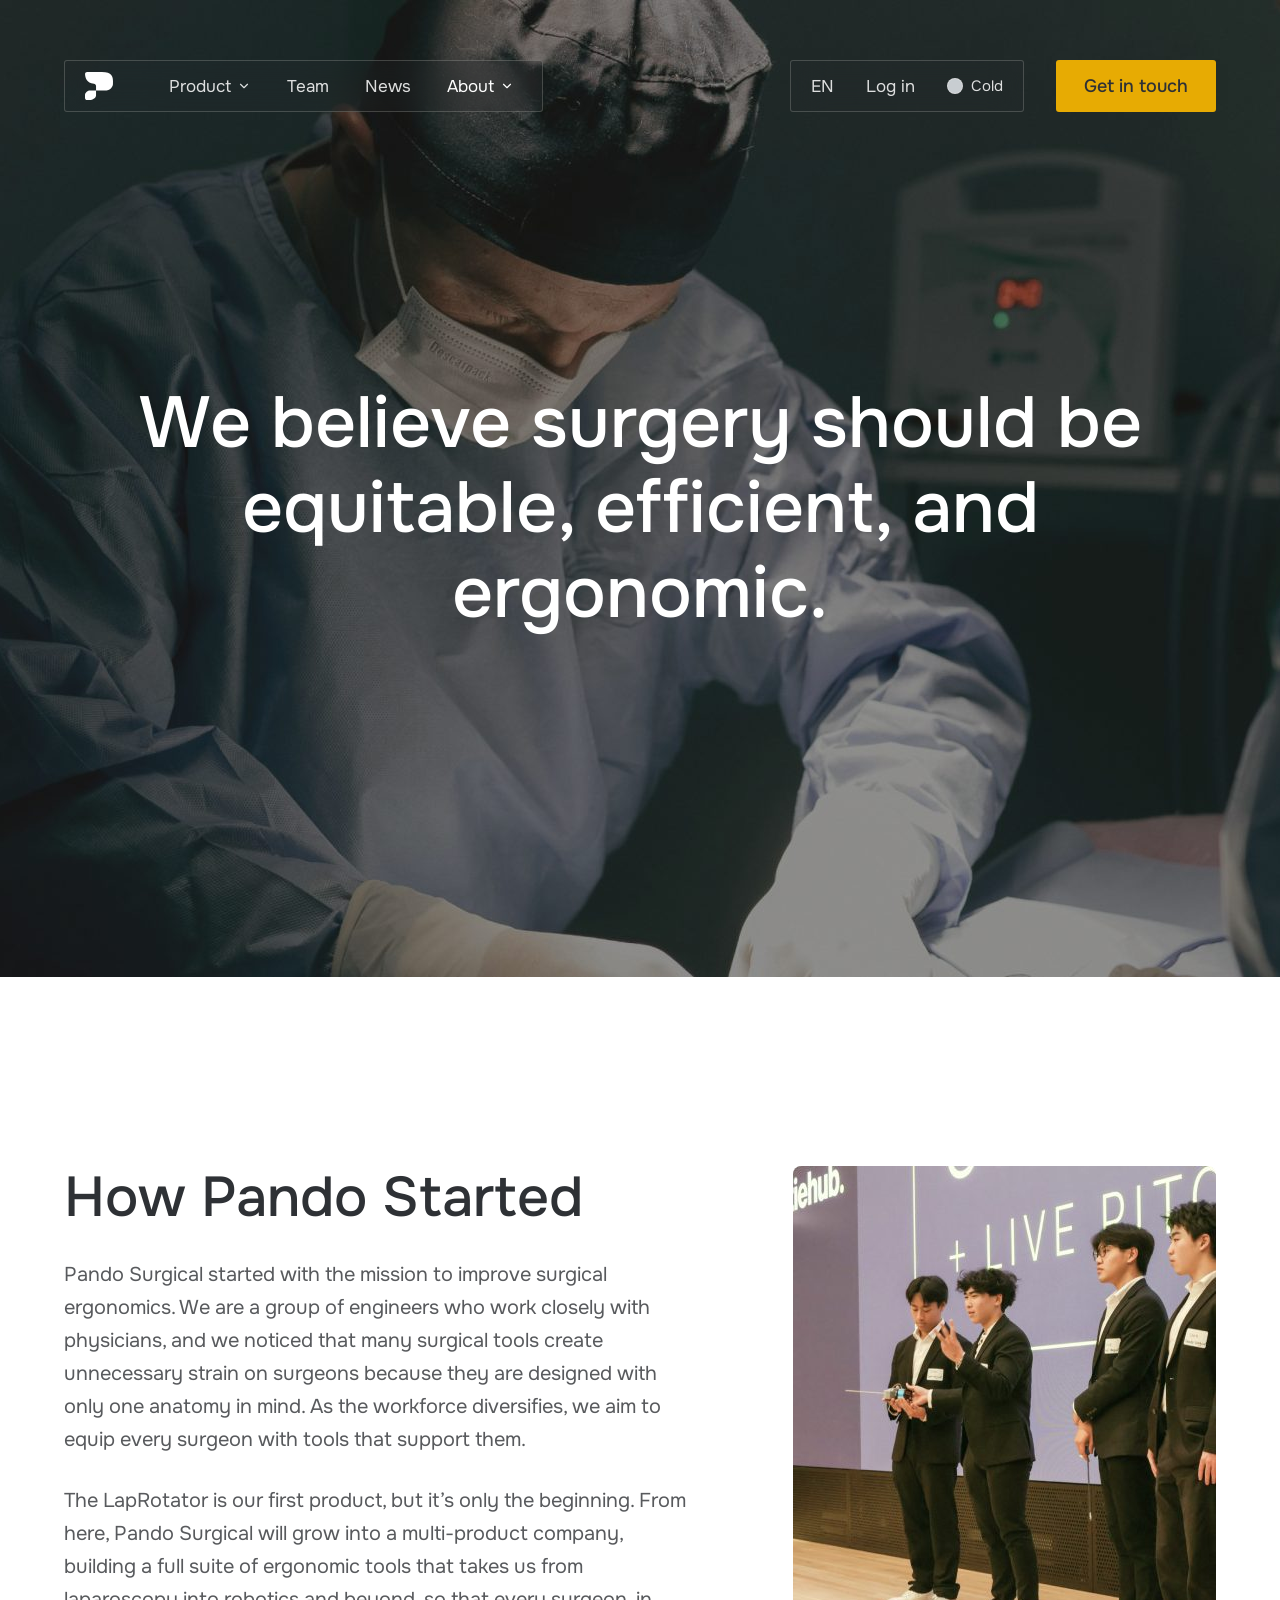
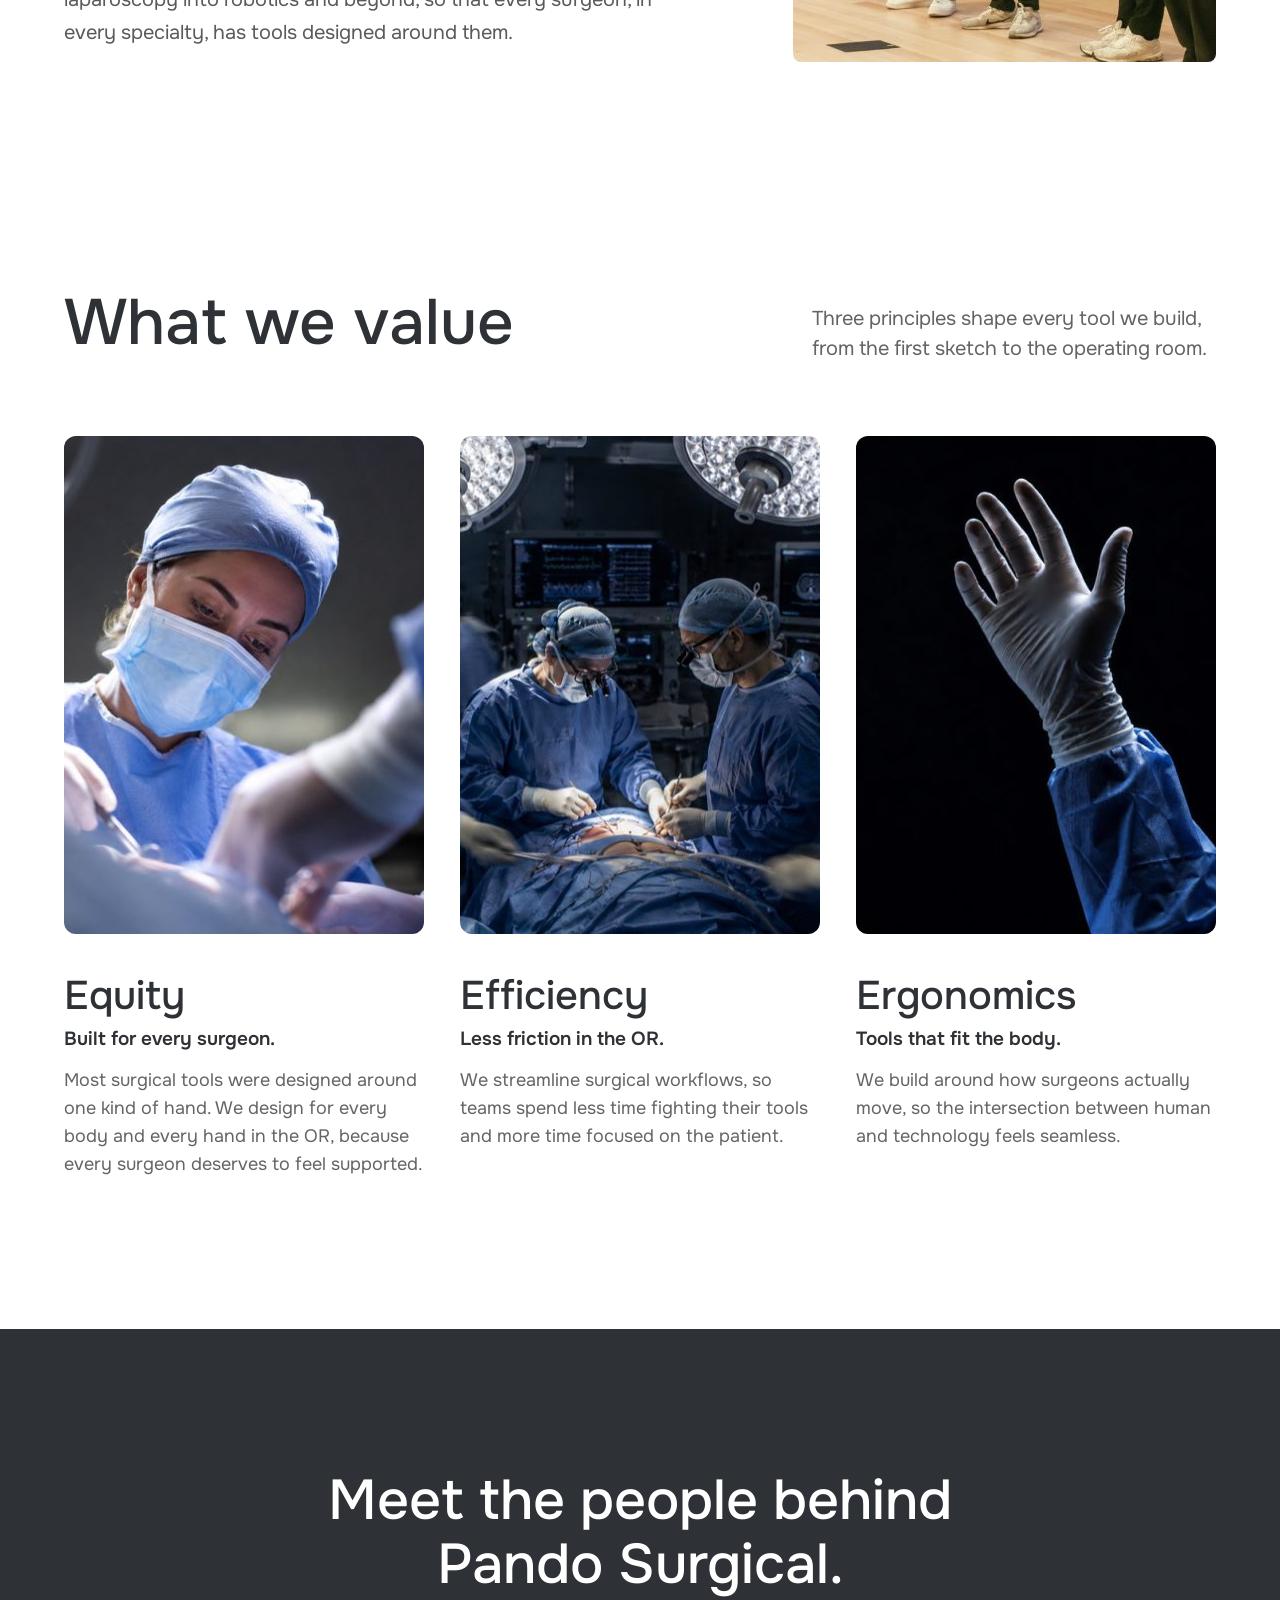
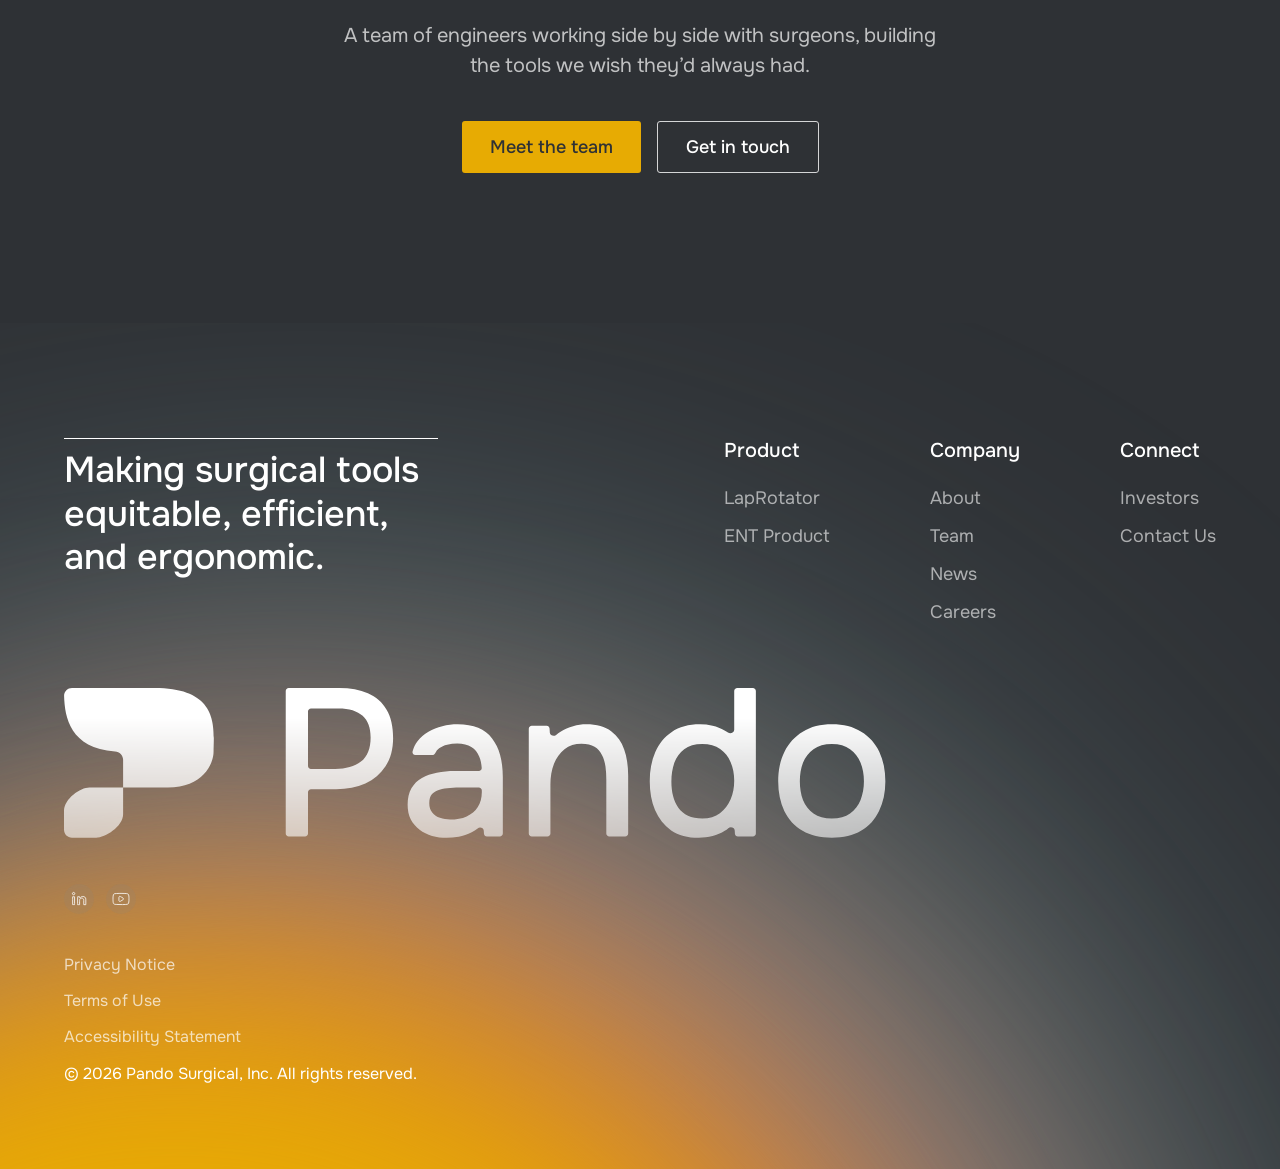
==== commit 59bc9627: "Sync Nina's latest Figma (cold) edits - New gradient footer with the Pando wordmark, stacked legal l" ====
--- a/about.html
+++ b/about.html
@@ -92,13 +92,10 @@
 
 </main>
 <footer class="footer">
+  <div class="footer-glow" aria-hidden="true"><span class="g1"></span><span class="g2"></span><span class="g3"></span></div>
   <div class="footer-top">
     <div class="footer-brand">
       <p>Making surgical tools equitable, efficient, and ergonomic.</p>
-      <div class="socials">
-        <a class="social" href="#" aria-label="Pando Surgical on LinkedIn"><svg aria-hidden="true" focusable="false" width="30" height="30" viewBox="0 0 30 30" fill="none" xmlns="http://www.w3.org/2000/svg"><circle class="bg" cx="15" cy="15" r="15"/><path d="M18.69 12.47C19.48 12.43 20.34 12.66 20.89 13.13C21.42 13.59 21.70 14.23 21.79 14.94C21.82 15.25 21.82 15.56 21.82 15.90V20.35C21.82 20.44 21.82 20.55 21.82 20.66C21.16 20.66 20.44 20.66 19.75 20.66C19.75 20.43 19.75 20.20 19.75 19.99V16.60C19.74 16.27 19.73 15.88 19.63 15.52C19.50 15.03 19.22 14.54 18.61 14.28C18.30 14.14 17.94 14.10 17.60 14.12C17.26 14.14 16.91 14.22 16.62 14.39C16.36 14.54 16.21 14.69 16.05 14.88L16.04 14.90C15.75 15.28 15.65 15.73 15.61 16.14C15.59 16.34 15.58 16.54 15.58 16.74L15.59 17.29V20.45C15.59 20.51 15.58 20.58 15.58 20.66H14.69C14.38 20.66 13.99 20.65 13.62 20.65C13.63 20.21 13.63 19.75 13.62 19.32V13.67C13.62 13.39 13.63 13.06 13.63 12.74C14.10 12.74 14.59 12.73 15.03 12.74C15.21 12.74 15.40 12.74 15.59 12.74C15.59 12.74 15.59 12.74 15.59 12.74C15.59 12.88 15.59 13.01 15.59 13.13C15.59 13.16 15.59 13.24 15.58 13.32C15.58 13.36 15.58 13.40 15.58 13.44C15.59 13.45 15.59 13.47 15.59 13.49C15.59 13.49 15.59 13.53 15.60 13.57L15.66 13.89L15.98 13.89H16.00L16.13 13.89L16.24 13.81C16.28 13.78 16.31 13.75 16.32 13.74C16.34 13.72 16.35 13.70 16.37 13.68C16.39 13.65 16.43 13.61 16.46 13.57C16.49 13.53 16.52 13.49 16.54 13.46C16.56 13.44 16.57 13.43 16.58 13.42C16.58 13.41 16.59 13.40 16.59 13.40C17.10 12.85 17.83 12.52 18.61 12.47L18.62 12.47C18.64 12.47 18.67 12.47 18.69 12.47H18.69Z" stroke="white" stroke-width="0.8"/><path d="M10.08 12.74C10.21 12.74 10.39 12.74 10.57 12.74V19.58L10.57 20.48C10.57 20.51 10.57 20.55 10.57 20.58C10.23 20.59 9.90 20.59 9.56 20.58C9.26 20.58 8.95 20.58 8.65 20.59L8.65 15.27V13.03C8.65 12.92 8.65 12.83 8.65 12.74H10.08Z" stroke="white" stroke-width="0.8"/><path d="M9.47 8.40C10.13 8.33 10.72 8.81 10.79 9.47C10.86 10.13 10.37 10.72 9.71 10.79C9.10 10.85 8.54 10.43 8.42 9.84L8.40 9.72C8.33 9.06 8.81 8.47 9.47 8.40Z" stroke="white" stroke-width="0.8"/></svg></a>
-        <a class="social" href="#" aria-label="Pando Surgical on YouTube"><svg aria-hidden="true" focusable="false" width="30" height="30" viewBox="0 0 30 30" fill="none" xmlns="http://www.w3.org/2000/svg"><circle class="bg" cx="15" cy="15" r="15"/><path d="M15.04 9.40H15.04C16.32 9.39 17.60 9.41 18.88 9.48V9.48C19.40 9.51 20.05 9.51 20.68 9.59C21.32 9.68 21.83 9.83 22.11 10.08C22.29 10.24 22.45 10.49 22.58 10.83C22.70 11.17 22.79 11.57 22.85 11.99C22.96 12.84 22.96 13.74 22.98 14.39C23.03 15.92 22.98 17.73 22.61 19.14V19.14C22.46 19.70 22.07 20.02 21.52 20.21C20.96 20.40 20.29 20.44 19.68 20.47L19.67 20.47C18.72 20.53 17.81 20.55 16.86 20.57L16.85 20.57C16.72 20.58 16.60 20.58 16.47 20.58H16.47C14.58 20.62 12.68 20.58 10.79 20.48H10.79C10.31 20.46 9.71 20.45 9.14 20.36C8.55 20.27 8.09 20.11 7.85 19.87L7.84 19.87L7.69 19.70C7.60 19.59 7.52 19.47 7.45 19.33L7.36 19.13C7.24 18.79 7.14 18.07 7.08 17.27C7.01 16.48 6.99 15.69 7.00 15.23C7.03 13.68 6.99 12.11 7.41 10.71C7.47 10.52 7.63 10.30 7.86 10.11C8.08 9.91 8.34 9.78 8.54 9.73C9.17 9.59 9.88 9.54 10.57 9.50L10.57 9.50C11.41 9.45 12.25 9.42 13.09 9.41H13.10L13.11 9.41L13.14 9.41C13.72 9.38 14.42 9.40 15.04 9.40ZM14.32 12.49C13.71 12.13 12.92 12.57 12.93 13.29C12.94 14.37 12.94 15.45 12.93 16.54C12.92 17.26 13.71 17.69 14.32 17.32C14.57 17.16 14.82 17.01 15.08 16.86L15.08 16.86C15.38 16.68 15.84 16.43 16.17 16.21C16.48 16.05 16.77 15.88 17.04 15.72C17.63 15.37 17.69 14.47 17.06 14.10L15.22 13.01H15.22C15.09 12.93 14.94 12.85 14.79 12.76C14.64 12.67 14.48 12.58 14.32 12.49Z" stroke="white" stroke-width="0.8"/></svg></a>
-      </div>
     </div>
     <div class="footer-cols">
       <div class="footer-col">
@@ -114,15 +111,30 @@
         <ul><li><a href="investors.html">Investors</a></li><li><a href="contact.html">Contact Us</a></li></ul>
       </div>
     </div>
-    <a href="index.html" class="footer-mark" aria-label="Pando Surgical home"><svg aria-hidden="true" focusable="false" width="40" height="40" viewBox="0 0 40 40" fill="none" xmlns="http://www.w3.org/2000/svg"><path d="M12.77 16.86C2.13 15.72 0.35 8.45 0.05 2.99C-0.03 1.34 1.34 0 3 0H24.15C41.92 0 39.93 11.06 39.93 17.01C39.93 20.29 37.03 26.56 27.69 26.56H15.77V27.16V33.73C15.77 37.01 10.94 39.99 8.58 39.99L3.00 39.99C1.34 39.99 2.01e-05 38.65 2.01e-05 37.00L2.01e-05 32.83C2.01e-05 29.55 4.40 26.56 6.76 26.56H15.77V26.43V20.01C15.77 18.35 14.42 17.03 12.77 16.86Z" fill="currentColor"/></svg></a>
   </div>
   <div class="footer-bottom">
-    <small>© 2026 Pando Surgical, Inc. All rights reserved.</small>
-    <nav class="footer-legal" aria-label="Legal">
-      <a href="privacy.html">Privacy Notice</a>
-      <a href="terms.html">Terms of Use</a>
-      <a href="accessibility.html">Accessibility Statement</a>
-    </nav>
+    <div class="footer-left">
+      <a href="index.html" class="footer-wordmark" aria-label="Pando Surgical home"><svg aria-hidden="true" focusable="false" width="823" height="150" viewBox="0 0 823 150" fill="none" xmlns="http://www.w3.org/2000/svg">
+<path d="M768.73 150C757.23 150 747.48 147.68 739.48 143.05C731.49 138.28 725.39 131.62 721.18 123.07C717.11 114.51 715.08 104.62 715.08 93.40C715.08 82.04 717.18 72.15 721.39 63.74C725.60 55.18 731.70 48.52 739.69 43.75C747.69 38.84 757.44 36.39 768.94 36.39C780.44 36.39 790.18 38.84 798.18 43.75C806.17 48.52 812.20 55.18 816.27 63.74C820.34 72.30 822.37 82.25 822.37 93.61C822.37 104.69 820.27 114.51 816.06 123.07C811.99 131.62 805.96 138.28 797.97 143.05C790.11 147.68 780.37 150 768.73 150ZM768.73 130.64C776.30 130.64 782.40 128.96 787.03 125.59C791.80 122.23 795.30 117.74 797.55 112.13C799.79 106.38 800.91 100.14 800.91 93.40C800.91 86.67 799.79 80.50 797.55 74.89C795.30 69.28 791.80 64.79 787.03 61.43C782.40 57.92 776.30 56.17 768.73 56.17C761.29 56.17 755.19 57.92 750.42 61.43C745.65 64.79 742.15 69.28 739.90 74.89C737.80 80.50 736.75 86.67 736.75 93.40C736.75 100.28 737.80 106.52 739.90 112.13C742.15 117.74 745.65 122.23 750.42 125.59C755.19 128.96 761.29 130.64 768.73 130.64Z" fill="currentColor"/>
+<path d="M635.49 150C624.41 150 615.22 147.54 607.93 142.63C600.77 137.58 595.38 130.78 591.73 122.23C588.22 113.67 586.47 104.06 586.47 93.40C586.47 82.60 588.29 72.93 591.94 64.37C595.59 55.68 601.13 48.87 608.56 43.96C615.99 38.92 625.39 36.39 636.75 36.39C640.96 36.39 645.16 36.88 649.37 37.86C653.72 38.84 657.72 40.39 661.36 42.49C662.57 43.12 663.71 43.81 664.80 44.58C667.13 46.21 671.04 44.71 671.04 41.86V3C671.04 1.34 672.38 0 674.04 0H689.71C691.37 0 692.71 1.34 692.71 3V145.73C692.71 147.39 691.37 148.73 689.71 148.73H674.72C673.13 148.73 671.81 147.49 671.73 145.90L671.54 142.57C671.38 139.69 667.30 138.44 665.13 140.34C664.01 141.31 662.83 142.22 661.57 143.05C657.93 145.44 653.86 147.19 649.37 148.31C644.88 149.43 640.26 150 635.49 150ZM639.06 130.64C646.22 130.64 652.11 128.89 656.74 125.38C661.50 121.87 665.08 117.25 667.46 111.50C669.85 105.75 671.04 99.50 671.04 92.77C671.04 85.90 669.85 79.73 667.46 74.26C665.22 68.65 661.71 64.23 656.95 61.00C652.32 57.64 646.36 55.96 639.06 55.96C631.49 55.96 625.46 57.71 620.97 61.22C616.48 64.58 613.19 69.14 611.08 74.89C609.12 80.64 608.14 86.95 608.14 93.82C608.14 98.87 608.70 103.64 609.82 108.13C610.94 112.48 612.70 116.41 615.08 119.91C617.61 123.28 620.83 125.94 624.76 127.91C628.68 129.73 633.45 130.64 639.06 130.64Z" fill="currentColor"/>
+<path d="M468.35 148.73C466.70 148.73 465.35 147.39 465.35 145.73V40.86C465.35 39.21 466.70 37.86 468.35 37.86H483.17C484.75 37.86 486.05 39.09 486.16 40.66L486.44 44.85C486.64 47.68 490.57 48.87 492.70 47.00C494.09 45.78 495.56 44.70 497.12 43.75C501.05 41.23 505.26 39.41 509.74 38.28C514.23 37.02 518.58 36.39 522.79 36.39C533.45 36.39 541.79 38.70 547.82 43.33C553.99 47.82 558.34 53.92 560.87 61.64C563.53 69.21 564.86 77.84 564.86 87.51V145.73C564.86 147.39 563.52 148.73 561.86 148.73H545.98C544.33 148.73 542.98 147.39 542.98 145.73V91.93C542.98 87.44 542.70 83.02 542.14 78.68C541.58 74.33 540.39 70.47 538.57 67.11C536.88 63.60 534.43 60.86 531.20 58.90C527.98 56.80 523.63 55.75 518.16 55.75C511.43 55.75 505.75 57.57 501.12 61.22C496.49 64.86 492.98 69.77 490.60 75.94C488.22 82.11 487.02 89.06 487.02 96.77V145.73C487.02 147.39 485.68 148.73 484.02 148.73H468.35Z" fill="currentColor"/>
+<path d="M383.18 150C378.13 150 373.22 149.36 368.46 148.10C363.83 146.70 359.69 144.67 356.04 142.00C352.40 139.20 349.45 135.76 347.21 131.69C345.10 127.49 344.05 122.58 344.05 116.97C344.05 110.23 345.31 104.69 347.84 100.35C350.50 95.86 354.01 92.42 358.36 90.04C362.71 87.51 367.68 85.76 373.29 84.78C379.04 83.66 385.01 83.09 391.18 83.09H415.32C416.97 83.09 418.33 81.75 418.23 80.10C417.97 75.86 417.16 72.09 415.79 68.79C414.11 64.58 411.44 61.36 407.80 59.11C404.29 56.73 399.59 55.54 393.70 55.54C390.19 55.54 386.83 55.96 383.60 56.80C380.52 57.50 377.85 58.69 375.61 60.37C373.95 61.62 372.67 63.17 371.78 65.03C371.21 66.22 370.07 67.11 368.75 67.11H351.77C349.93 67.11 348.51 65.45 348.98 63.67C349.99 59.79 351.65 56.38 353.94 53.43C356.88 49.50 360.53 46.28 364.88 43.75C369.23 41.23 373.86 39.41 378.76 38.28C383.81 37.02 388.93 36.39 394.12 36.39C410.11 36.39 421.61 41.09 428.62 50.49C435.78 59.74 439.35 72.51 439.35 88.77V145.73C439.35 147.39 438.01 148.73 436.35 148.73H423.46C421.87 148.73 420.56 147.50 420.46 145.91L420.28 142.87C420.11 140.07 416.31 138.84 414.16 140.64C412.32 142.17 410.34 143.46 408.22 144.53C403.87 146.77 399.52 148.24 395.17 148.94C390.83 149.64 386.83 150 383.18 150ZM386.55 131.69C392.86 131.69 398.40 130.64 403.17 128.54C407.94 126.29 411.65 123.14 414.32 119.07C416.98 114.86 418.32 109.95 418.32 104.34V102.72C418.32 101.06 416.97 99.71 415.32 99.71H398.54C394.47 99.71 390.48 99.85 386.55 100.14C382.76 100.28 379.25 100.84 376.03 101.82C372.94 102.66 370.42 104.13 368.46 106.24C366.63 108.34 365.72 111.36 365.72 115.28C365.72 119.07 366.70 122.16 368.67 124.54C370.63 126.92 373.22 128.75 376.45 130.01C379.68 131.13 383.04 131.69 386.55 131.69Z" fill="currentColor"/>
+<path d="M225.00 148.80C223.34 148.80 222.00 147.46 222.00 145.80V3.07C222.00 1.41 223.34 0.07 225.00 0.07H275.64C286.72 0.07 296.26 1.82 304.25 5.32C312.39 8.83 318.63 14.30 322.98 21.73C327.33 29.03 329.50 38.49 329.50 50.14C329.50 61.36 326.98 70.75 321.93 78.33C317.02 85.90 310.29 91.65 301.73 95.58C293.17 99.36 283.43 101.26 272.49 101.26H247.30C245.64 101.26 244.30 102.60 244.30 104.26V145.80C244.30 147.46 242.95 148.80 241.30 148.80H225.00ZM244.30 78.06C244.30 79.72 245.64 81.06 247.30 81.06H271.65C282.31 81.06 290.86 78.61 297.31 73.70C303.76 68.65 306.99 60.58 306.99 49.50C306.99 39.83 304.32 32.60 299 27.84C293.67 22.93 285.60 20.47 274.80 20.47H247.30C245.64 20.47 244.30 21.82 244.30 23.47V78.06Z" fill="currentColor"/>
+<path d="M51.14 63.52C6.10 60.25 0.72 29.19 0.08 7.98C-0.04 3.57 3.58 0 8 0H90.57C157.23 0 149.74 41.5 149.74 63.80C149.74 76.11 138.87 99.62 103.85 99.62H59.17V101.86V126.49C59.17 138.81 41.06 149.99 32.20 149.99L8.00 149.99C3.58 149.99 7.54e-05 146.42 7.54e-05 142.00L7.54e-05 123.13C7.54e-05 110.82 16.50 99.62 25.36 99.62H59.17V99.13V71.80C59.17 67.38 55.54 63.84 51.14 63.52Z" fill="currentColor"/>
+</svg></a>
+      <div class="socials">
+        <a class="social" href="#" aria-label="Pando Surgical on LinkedIn"><svg aria-hidden="true" focusable="false" width="30" height="30" viewBox="0 0 30 30" fill="none" xmlns="http://www.w3.org/2000/svg"><circle class="bg" cx="15" cy="15" r="15"/><path d="M18.69 12.47C19.48 12.43 20.34 12.66 20.89 13.13C21.42 13.59 21.70 14.23 21.79 14.94C21.82 15.25 21.82 15.56 21.82 15.90V20.35C21.82 20.44 21.82 20.55 21.82 20.66C21.16 20.66 20.44 20.66 19.75 20.66C19.75 20.43 19.75 20.20 19.75 19.99V16.60C19.74 16.27 19.73 15.88 19.63 15.52C19.50 15.03 19.22 14.54 18.61 14.28C18.30 14.14 17.94 14.10 17.60 14.12C17.26 14.14 16.91 14.22 16.62 14.39C16.36 14.54 16.21 14.69 16.05 14.88L16.04 14.90C15.75 15.28 15.65 15.73 15.61 16.14C15.59 16.34 15.58 16.54 15.58 16.74L15.59 17.29V20.45C15.59 20.51 15.58 20.58 15.58 20.66H14.69C14.38 20.66 13.99 20.65 13.62 20.65C13.63 20.21 13.63 19.75 13.62 19.32V13.67C13.62 13.39 13.63 13.06 13.63 12.74C14.10 12.74 14.59 12.73 15.03 12.74C15.21 12.74 15.40 12.74 15.59 12.74C15.59 12.74 15.59 12.74 15.59 12.74C15.59 12.88 15.59 13.01 15.59 13.13C15.59 13.16 15.59 13.24 15.58 13.32C15.58 13.36 15.58 13.40 15.58 13.44C15.59 13.45 15.59 13.47 15.59 13.49C15.59 13.49 15.59 13.53 15.60 13.57L15.66 13.89L15.98 13.89H16.00L16.13 13.89L16.24 13.81C16.28 13.78 16.31 13.75 16.32 13.74C16.34 13.72 16.35 13.70 16.37 13.68C16.39 13.65 16.43 13.61 16.46 13.57C16.49 13.53 16.52 13.49 16.54 13.46C16.56 13.44 16.57 13.43 16.58 13.42C16.58 13.41 16.59 13.40 16.59 13.40C17.10 12.85 17.83 12.52 18.61 12.47L18.62 12.47C18.64 12.47 18.67 12.47 18.69 12.47H18.69Z" stroke="white" stroke-width="0.8"/><path d="M10.08 12.74C10.21 12.74 10.39 12.74 10.57 12.74V19.58L10.57 20.48C10.57 20.51 10.57 20.55 10.57 20.58C10.23 20.59 9.90 20.59 9.56 20.58C9.26 20.58 8.95 20.58 8.65 20.59L8.65 15.27V13.03C8.65 12.92 8.65 12.83 8.65 12.74H10.08Z" stroke="white" stroke-width="0.8"/><path d="M9.47 8.40C10.13 8.33 10.72 8.81 10.79 9.47C10.86 10.13 10.37 10.72 9.71 10.79C9.10 10.85 8.54 10.43 8.42 9.84L8.40 9.72C8.33 9.06 8.81 8.47 9.47 8.40Z" stroke="white" stroke-width="0.8"/></svg></a>
+        <a class="social" href="#" aria-label="Pando Surgical on YouTube"><svg aria-hidden="true" focusable="false" width="30" height="30" viewBox="0 0 30 30" fill="none" xmlns="http://www.w3.org/2000/svg"><circle class="bg" cx="15" cy="15" r="15"/><path d="M15.04 9.40H15.04C16.32 9.39 17.60 9.41 18.88 9.48V9.48C19.40 9.51 20.05 9.51 20.68 9.59C21.32 9.68 21.83 9.83 22.11 10.08C22.29 10.24 22.45 10.49 22.58 10.83C22.70 11.17 22.79 11.57 22.85 11.99C22.96 12.84 22.96 13.74 22.98 14.39C23.03 15.92 22.98 17.73 22.61 19.14V19.14C22.46 19.70 22.07 20.02 21.52 20.21C20.96 20.40 20.29 20.44 19.68 20.47L19.67 20.47C18.72 20.53 17.81 20.55 16.86 20.57L16.85 20.57C16.72 20.58 16.60 20.58 16.47 20.58H16.47C14.58 20.62 12.68 20.58 10.79 20.48H10.79C10.31 20.46 9.71 20.45 9.14 20.36C8.55 20.27 8.09 20.11 7.85 19.87L7.84 19.87L7.69 19.70C7.60 19.59 7.52 19.47 7.45 19.33L7.36 19.13C7.24 18.79 7.14 18.07 7.08 17.27C7.01 16.48 6.99 15.69 7.00 15.23C7.03 13.68 6.99 12.11 7.41 10.71C7.47 10.52 7.63 10.30 7.86 10.11C8.08 9.91 8.34 9.78 8.54 9.73C9.17 9.59 9.88 9.54 10.57 9.50L10.57 9.50C11.41 9.45 12.25 9.42 13.09 9.41H13.10L13.11 9.41L13.14 9.41C13.72 9.38 14.42 9.40 15.04 9.40ZM14.32 12.49C13.71 12.13 12.92 12.57 12.93 13.29C12.94 14.37 12.94 15.45 12.93 16.54C12.92 17.26 13.71 17.69 14.32 17.32C14.57 17.16 14.82 17.01 15.08 16.86L15.08 16.86C15.38 16.68 15.84 16.43 16.17 16.21C16.48 16.05 16.77 15.88 17.04 15.72C17.63 15.37 17.69 14.47 17.06 14.10L15.22 13.01H15.22C15.09 12.93 14.94 12.85 14.79 12.76C14.64 12.67 14.48 12.58 14.32 12.49Z" stroke="white" stroke-width="0.8"/></svg></a>
+      </div>
+    </div>
+    <div class="footer-right">
+      <nav class="footer-legal" aria-label="Legal">
+        <a href="privacy.html">Privacy Notice</a>
+        <a href="terms.html">Terms of Use</a>
+        <a href="accessibility.html">Accessibility Statement</a>
+      </nav>
+      <small>© 2026 Pando Surgical, Inc. All rights reserved.</small>
+    </div>
   </div>
 </footer>
 <div class="modal" id="login" role="dialog" aria-modal="true" aria-labelledby="login-title" aria-hidden="true">
--- a/css/style.css
+++ b/css/style.css
@@ -173,40 +173,47 @@
 .nav-burger span::before { top: -6px; }
 .nav-burger span::after { top: 6px; }
 
-/* ---------- Footer ---------- */
+/* ---------- Footer (gradient version with the Pando wordmark) ---------- */
 .footer {
+  position: relative; overflow: hidden; isolation: isolate;
   background: var(--dark); color: var(--on-dark);
-  padding: 96px var(--pad);
-  display: flex; flex-direction: column; gap: 96px;
-}
+  padding: 115px var(--pad) 80px;
+}
+/* Soft blurred color blobs, matching the Figma footer */
+.footer-glow { position: absolute; inset: 0; z-index: -1; pointer-events: none; }
+.footer-glow span { position: absolute; border-radius: 50%; }
+.footer-glow .g1 { left: -512px; bottom: -1192px; width: 1638px; height: 1638px; background: rgba(186, 225, 226, 0.75); filter: blur(200px); }
+.footer-glow .g2 { left: -471px; bottom: -1170px; width: 1468px; height: 1468px; background: #d55d36; filter: blur(150px); }
+.footer-glow .g3 { left: -534px; bottom: -1217px; width: 1423px; height: 1423px; background: #e7ab03; filter: blur(120px); }
+
 .footer-top { display: flex; justify-content: space-between; align-items: flex-start; gap: 56px; }
 .footer-brand {
   border-top: 1px solid var(--on-dark);
-  padding: 10px 0; display: flex; flex-direction: column; gap: 20px;
-}
-.footer-brand p { font-size: 40px; font-weight: 500; line-height: 1.2; max-width: 427px; }
+  padding: 10px 0; width: 374px; max-width: 100%;
+}
+.footer-brand p { font-size: 36px; font-weight: 500; line-height: 1.2; }
+.footer-cols { display: flex; gap: 100px; }
+.footer-col { display: flex; flex-direction: column; gap: 24px; }
+.footer-col h2 { font-size: 20px; font-weight: 500; }
+.footer-col ul { list-style: none; margin: 0; padding: 0; display: flex; flex-direction: column; gap: 16px; }
+.footer-col a { font-size: 18px; opacity: 0.6; transition: opacity 150ms ease-out; }
+.footer-col a:hover { opacity: 1; }
+
+.footer-bottom { display: flex; justify-content: space-between; align-items: flex-end; gap: 40px; margin-top: 65px; }
+.footer-left { display: flex; flex-direction: column; gap: 46px; flex: 0 1 auto; min-width: 0; width: 822px; max-width: 100%; }
+.footer-wordmark { display: block; width: 100%; max-width: 822px; color: var(--on-dark);
+  -webkit-mask-image: linear-gradient(180deg, #000 20%, rgba(0, 0, 0, 0.6) 100%); mask-image: linear-gradient(180deg, #000 20%, rgba(0, 0, 0, 0.6) 100%); }
+.footer-wordmark svg { width: 100%; height: auto; }
 .socials { display: flex; gap: 12px; }
 .social { width: 30px; height: 30px; display: block; flex: none; }
 .social svg { width: 30px; height: 30px; }
 .social .bg { fill: #868686; fill-opacity: 0.15; transition: fill 150ms ease-out, fill-opacity 150ms ease-out; }
 .social:hover .bg { fill: #b07c00; fill-opacity: 1; }
-.footer-cols { display: flex; gap: 56px; }
-.footer-col { width: 170px; display: flex; flex-direction: column; gap: 24px; }
-.footer-col h2 { font-size: 20px; font-weight: 500; }
-.footer-col ul { list-style: none; margin: 0; padding: 0; display: flex; flex-direction: column; gap: 16px; }
-.footer-col a { font-size: 18px; opacity: 0.6; transition: opacity 150ms ease-out; }
-.footer-col a:hover { opacity: 1; }
-.footer-mark { width: 40px; height: 40px; color: var(--on-dark); flex: none; }
-.footer-bottom {
-  border-top: 1px solid rgba(var(--on-dark-rgb), 0.2);
-  padding-top: 32px;
-  display: flex; justify-content: space-between; align-items: center; gap: 24px;
-  font-size: 16px;
-}
-.footer-bottom small { font-size: 16px; opacity: 0.7; }
-.footer-legal { display: flex; gap: 40px; flex-wrap: wrap; }
-.footer-legal a { opacity: 0.85; transition: opacity 150ms ease-out; }
+.footer-right { display: flex; flex-direction: column; align-items: flex-end; gap: 16px; text-align: right; font-size: 16px; padding-bottom: 5px; }
+.footer-legal { display: flex; flex-direction: column; align-items: flex-end; gap: 15px; }
+.footer-legal a { opacity: 0.7; transition: opacity 150ms ease-out; }
 .footer-legal a:hover { opacity: 1; }
+.footer-right small { font-size: 16px; }
 
 /* ---------- Shared layout ---------- */
 .section { padding-left: var(--pad); padding-right: var(--pad); }
@@ -214,24 +221,26 @@
 .on-dark { background: var(--dark); color: var(--on-dark); }
 
 /* ---------- Landing ---------- */
+/* The hero always fits one screen: everything is anchored to the bottom,
+   so the headline, button and logo bar stay visible on short laptop screens. */
 .hero {
-  position: relative; height: 1082px; min-height: 100vh;
+  position: relative; height: 100vh; height: 100svh; min-height: 600px; max-height: 983px;
   background: var(--dark) url("../assets/img/hero-bg.jpg") center top / cover no-repeat;
   color: var(--on-dark); overflow: hidden;
 }
 .hero-fade { position: absolute; left: 0; right: 0; bottom: 0; height: 440px; background: var(--hero-fade); }
 .hero-content {
-  position: absolute; left: var(--pad); top: 459px;
+  position: absolute; left: var(--pad); bottom: 256px;
   display: flex; flex-direction: column; gap: 28px; align-items: flex-start;
 }
-.hero h1 { font-size: 75px; line-height: 95px; font-weight: 500; }
-.rolling { display: block; height: 109px; overflow: hidden; position: relative; }
+.hero h1 { font-size: 75px; line-height: 79px; font-weight: 500; }
+.rolling { display: block; height: 92px; overflow: hidden; position: relative; }
 .rolling-track { display: block; transition: transform 600ms cubic-bezier(.65, 0, .35, 1); }
-.rolling-track span { display: block; height: 109px; line-height: 118px; color: var(--on-dark); }
+.rolling-track span { display: block; height: 92px; line-height: 79px; color: var(--on-dark); }
 .hero-sub { font-size: 26px; line-height: 1.35; opacity: 0.9; max-width: 539px; }
 .hero .btn { height: auto; padding: 14px 28px; }
 .trust {
-  position: absolute; left: var(--pad); right: var(--pad); top: 951px; height: 72px;
+  position: absolute; left: var(--pad); right: var(--pad); bottom: 59px; height: 72px;
   display: flex; align-items: center; gap: 72px;
 }
 .trust p { font-size: 16px; font-weight: 500; opacity: 0.8; width: 222px; flex: none; line-height: 1.4; }
@@ -312,7 +321,7 @@
 
 /* ---------- LapRotator ---------- */
 .lr-hero {
-  position: relative; height: 956px;
+  position: relative; height: 875px;
   background: var(--dark) url("../assets/img/laprotator-hero.jpg") center / cover no-repeat;
   color: var(--on-dark);
 }
@@ -502,7 +511,7 @@
 .careers { padding: 200px var(--pad) 140px; display: flex; flex-direction: column; gap: 56px; background: var(--light); }
 .careers .head { display: flex; flex-direction: column; gap: 16px; }
 .careers .head p { font-size: 20px; color: rgba(46, 49, 53, 0.65); }
-.app-form { max-width: 810px; display: flex; flex-direction: column; gap: 28px; }
+.app-form { max-width: 1272px; display: flex; flex-direction: column; gap: 28px; }
 .app-form .intro { font-size: 18px; line-height: 1.6; }
 .app-form .intro a { color: var(--gold); }
 .row-2 { display: grid; grid-template-columns: 1fr 1fr; gap: 20px; }
@@ -555,6 +564,8 @@
   .ent { padding-left: var(--pad); }
   .lr-hero-text { left: var(--pad); }
   .footer-top { flex-wrap: wrap; }
+  .footer-bottom { flex-direction: column; align-items: flex-start; }
+  .footer-right, .footer-legal { align-items: flex-start; text-align: left; }
   .grove .placeholder { width: 46%; }
   .ent img { width: 44%; height: auto; aspect-ratio: 560 / 440; }
   .contact-art { padding: 0 64px 96px; }
@@ -566,8 +577,9 @@
   .nav-links { gap: 24px; }
   .nav-right { gap: 16px; }
   .nav-util { gap: 20px; }
-  .hero h1 { font-size: 60px; line-height: 76px; }
-  .rolling, .rolling-track span { height: 88px; line-height: 96px; }
+  .hero h1 { font-size: 60px; line-height: 64px; }
+  .rolling, .rolling-track span { height: 74px; line-height: 64px; }
+  .hero-content { bottom: 220px; }
   .why, .product, .grove, .story, .investors, .ent { flex-direction: column; align-items: flex-start; }
   .grove .placeholder, .product .placeholder { width: 100%; max-width: 640px; height: 420px; }
   .ent img { width: 100%; max-width: 560px; }
@@ -609,10 +621,10 @@
   .nav.menu-open .mobile-extra { display: flex; }
   .mobile-extra .row { display: flex; gap: 24px; align-items: center; }
 
-  .hero { height: 100svh; min-height: 720px; }
+  .hero { min-height: 640px; max-height: none; }
   .hero-content { top: auto; bottom: 200px; right: var(--pad); }
-  .hero h1 { font-size: 42px; line-height: 52px; }
-  .rolling, .rolling-track span { height: 60px; line-height: 64px; }
+  .hero h1 { font-size: 42px; line-height: 46px; }
+  .rolling, .rolling-track span { height: 54px; line-height: 46px; }
   .hero-sub { font-size: 20px; }
   .trust { bottom: 32px; }
   .marquee::before, .marquee::after { width: 60px; }
@@ -664,12 +676,27 @@
   .modal { padding-top: 40px; }
   .login-card { margin-top: 0; }
   .login-body { padding: 24px; }
-  .footer { padding: 72px var(--pad) 48px; gap: 56px; }
+  .footer { padding: 72px var(--pad) 48px; }
   .footer-brand p { font-size: 30px; }
   .footer-cols { flex-wrap: wrap; gap: 40px; }
   .footer-col { width: 140px; }
-  .footer-bottom { flex-direction: column-reverse; align-items: flex-start; }
-  .footer-legal { gap: 20px; }
+  .footer-bottom { margin-top: 56px; gap: 32px; }
+  .footer-left { gap: 32px; }
+  .footer-glow { transform: scale(0.6); transform-origin: left bottom; }
+}
+
+/* Short laptop screens: shrink the hero a little so it still fits */
+@media (min-width: 901px) and (max-height: 820px) {
+  .hero h1 { font-size: 64px; line-height: 68px; }
+  .rolling, .rolling-track span { height: 80px; line-height: 68px; }
+  .hero-sub { font-size: 22px; }
+  .hero-content { gap: 22px; bottom: 156px; }
+  .trust { bottom: 28px; }
+}
+@media (min-width: 901px) and (max-height: 680px) {
+  .hero h1 { font-size: 52px; line-height: 56px; }
+  .rolling, .rolling-track span { height: 66px; line-height: 56px; }
+  .hero-sub { font-size: 20px; }
 }
 
 @media (prefers-reduced-motion: reduce) {
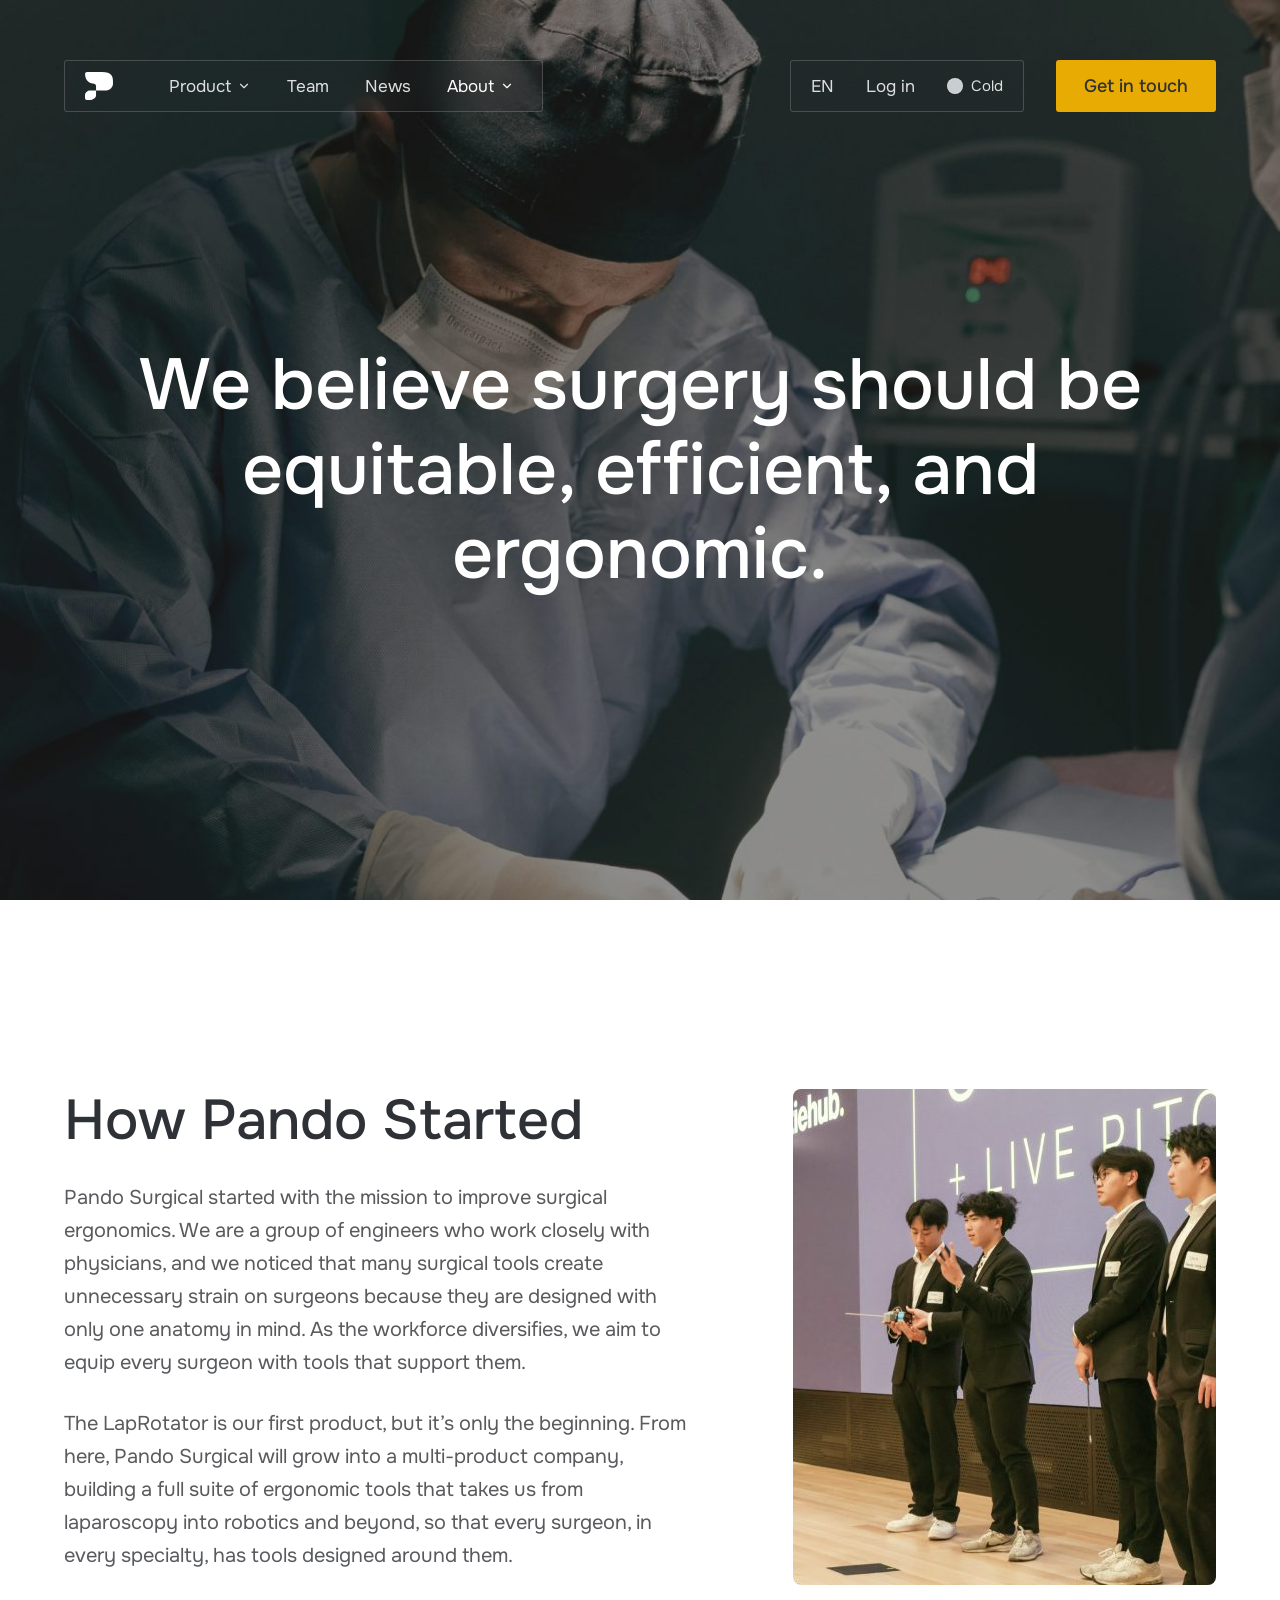
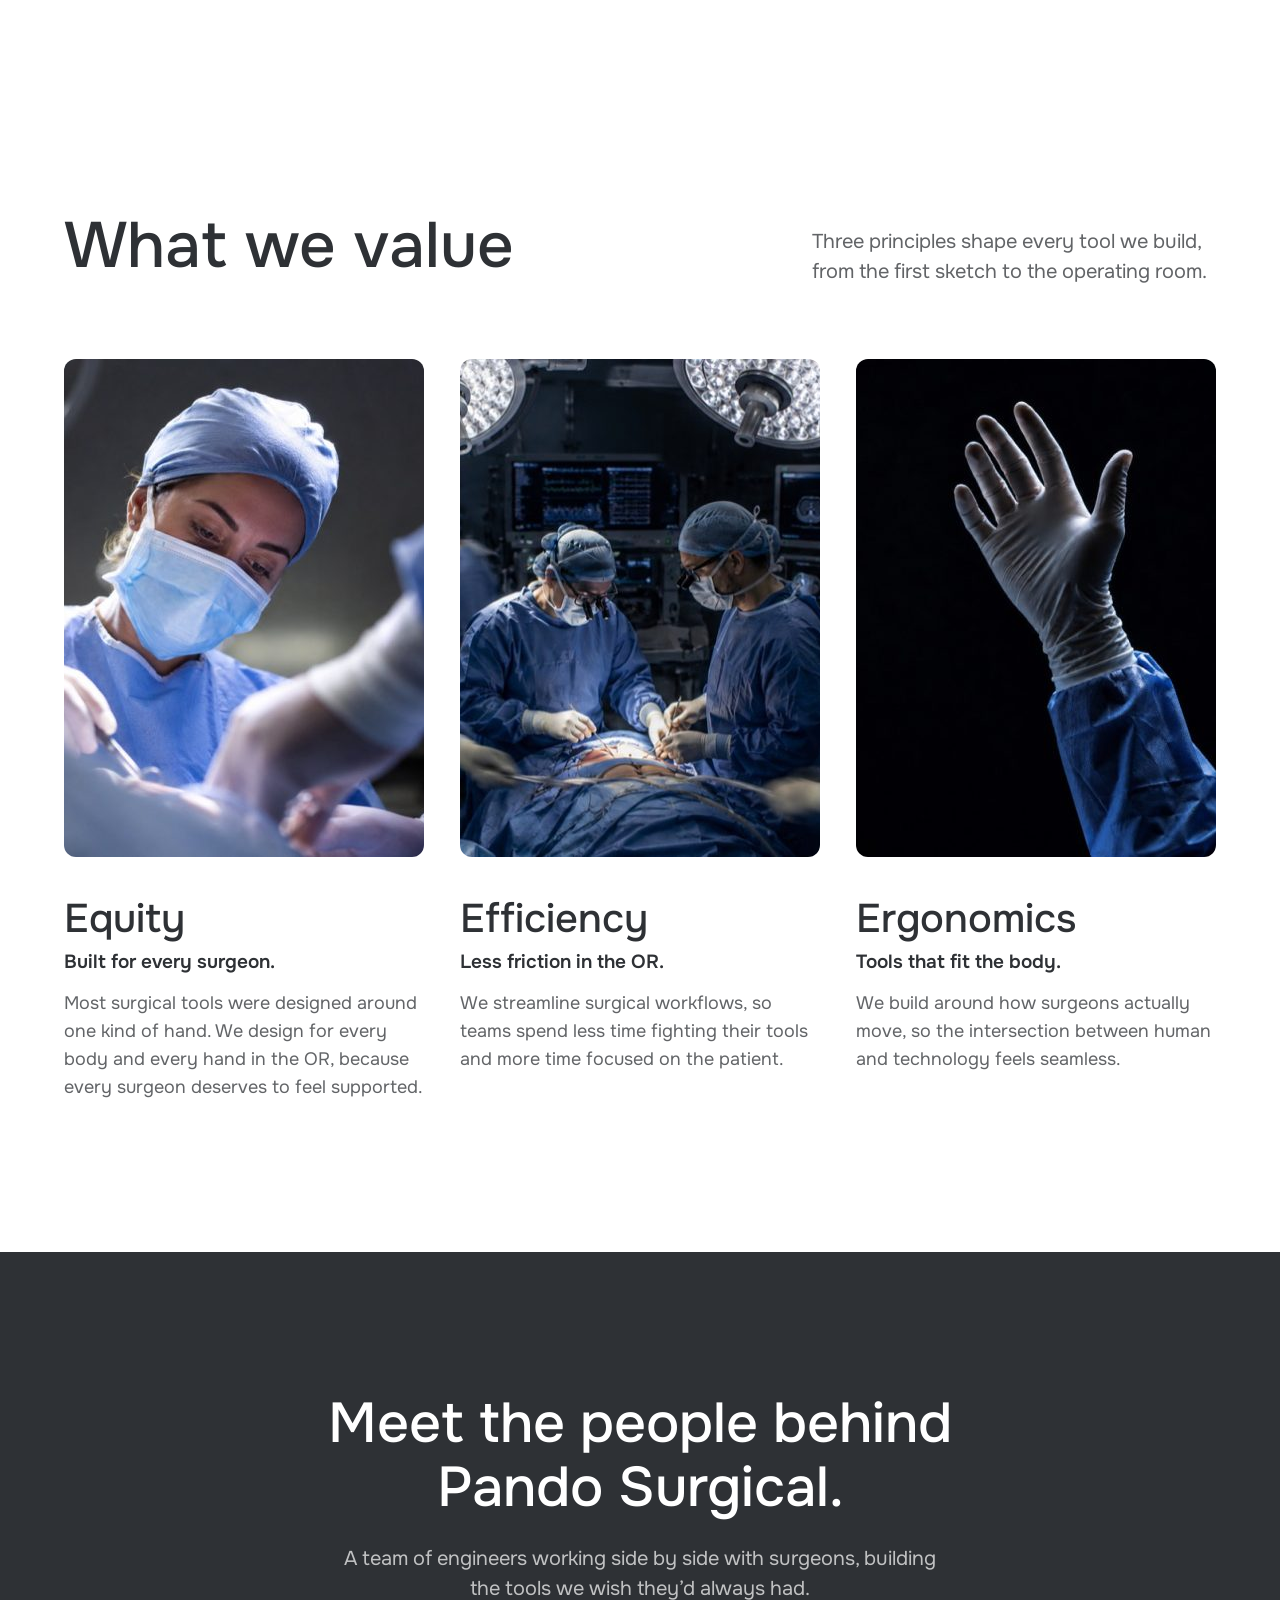
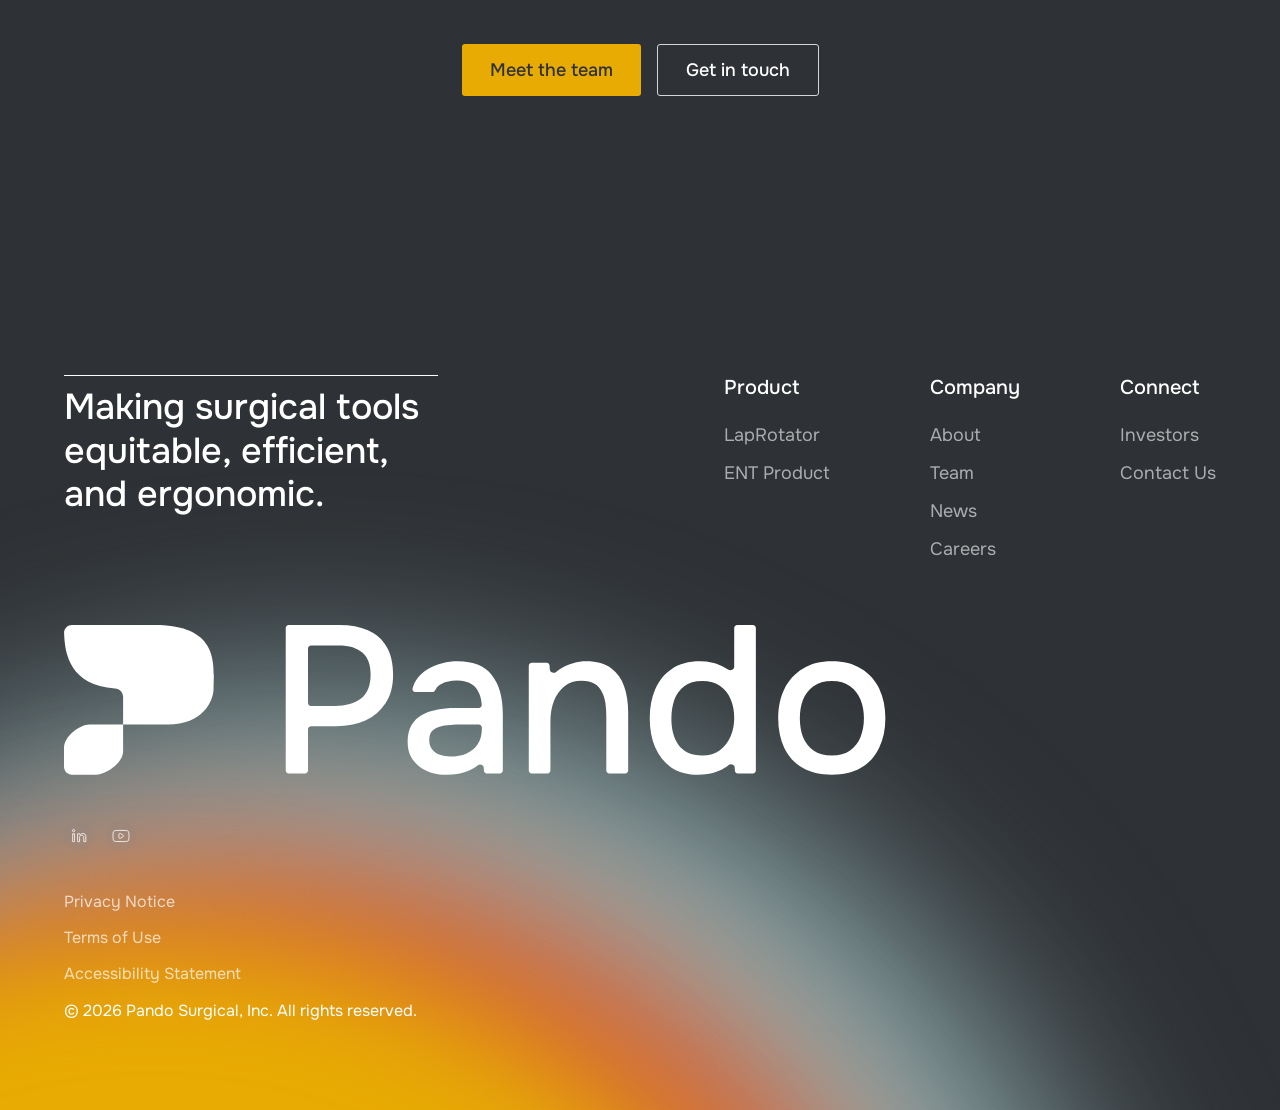
==== commit ae278bb6: "Give news cards the Figma cream panel and link footer social icons News cards now sit on a visible t" ====
--- a/about.html
+++ b/about.html
@@ -123,8 +123,8 @@
 <path d="M51.14 63.52C6.10 60.25 0.72 29.19 0.08 7.98C-0.04 3.57 3.58 0 8 0H90.57C157.23 0 149.74 41.5 149.74 63.80C149.74 76.11 138.87 99.62 103.85 99.62H59.17V101.86V126.49C59.17 138.81 41.06 149.99 32.20 149.99L8.00 149.99C3.58 149.99 7.54e-05 146.42 7.54e-05 142.00L7.54e-05 123.13C7.54e-05 110.82 16.50 99.62 25.36 99.62H59.17V99.13V71.80C59.17 67.38 55.54 63.84 51.14 63.52Z" fill="currentColor"/>
 </svg></a>
       <div class="socials">
-        <a class="social" href="#" aria-label="Pando Surgical on LinkedIn"><svg aria-hidden="true" focusable="false" width="30" height="30" viewBox="0 0 30 30" fill="none" xmlns="http://www.w3.org/2000/svg"><circle class="bg" cx="15" cy="15" r="15"/><path d="M18.69 12.47C19.48 12.43 20.34 12.66 20.89 13.13C21.42 13.59 21.70 14.23 21.79 14.94C21.82 15.25 21.82 15.56 21.82 15.90V20.35C21.82 20.44 21.82 20.55 21.82 20.66C21.16 20.66 20.44 20.66 19.75 20.66C19.75 20.43 19.75 20.20 19.75 19.99V16.60C19.74 16.27 19.73 15.88 19.63 15.52C19.50 15.03 19.22 14.54 18.61 14.28C18.30 14.14 17.94 14.10 17.60 14.12C17.26 14.14 16.91 14.22 16.62 14.39C16.36 14.54 16.21 14.69 16.05 14.88L16.04 14.90C15.75 15.28 15.65 15.73 15.61 16.14C15.59 16.34 15.58 16.54 15.58 16.74L15.59 17.29V20.45C15.59 20.51 15.58 20.58 15.58 20.66H14.69C14.38 20.66 13.99 20.65 13.62 20.65C13.63 20.21 13.63 19.75 13.62 19.32V13.67C13.62 13.39 13.63 13.06 13.63 12.74C14.10 12.74 14.59 12.73 15.03 12.74C15.21 12.74 15.40 12.74 15.59 12.74C15.59 12.74 15.59 12.74 15.59 12.74C15.59 12.88 15.59 13.01 15.59 13.13C15.59 13.16 15.59 13.24 15.58 13.32C15.58 13.36 15.58 13.40 15.58 13.44C15.59 13.45 15.59 13.47 15.59 13.49C15.59 13.49 15.59 13.53 15.60 13.57L15.66 13.89L15.98 13.89H16.00L16.13 13.89L16.24 13.81C16.28 13.78 16.31 13.75 16.32 13.74C16.34 13.72 16.35 13.70 16.37 13.68C16.39 13.65 16.43 13.61 16.46 13.57C16.49 13.53 16.52 13.49 16.54 13.46C16.56 13.44 16.57 13.43 16.58 13.42C16.58 13.41 16.59 13.40 16.59 13.40C17.10 12.85 17.83 12.52 18.61 12.47L18.62 12.47C18.64 12.47 18.67 12.47 18.69 12.47H18.69Z" stroke="white" stroke-width="0.8"/><path d="M10.08 12.74C10.21 12.74 10.39 12.74 10.57 12.74V19.58L10.57 20.48C10.57 20.51 10.57 20.55 10.57 20.58C10.23 20.59 9.90 20.59 9.56 20.58C9.26 20.58 8.95 20.58 8.65 20.59L8.65 15.27V13.03C8.65 12.92 8.65 12.83 8.65 12.74H10.08Z" stroke="white" stroke-width="0.8"/><path d="M9.47 8.40C10.13 8.33 10.72 8.81 10.79 9.47C10.86 10.13 10.37 10.72 9.71 10.79C9.10 10.85 8.54 10.43 8.42 9.84L8.40 9.72C8.33 9.06 8.81 8.47 9.47 8.40Z" stroke="white" stroke-width="0.8"/></svg></a>
-        <a class="social" href="#" aria-label="Pando Surgical on YouTube"><svg aria-hidden="true" focusable="false" width="30" height="30" viewBox="0 0 30 30" fill="none" xmlns="http://www.w3.org/2000/svg"><circle class="bg" cx="15" cy="15" r="15"/><path d="M15.04 9.40H15.04C16.32 9.39 17.60 9.41 18.88 9.48V9.48C19.40 9.51 20.05 9.51 20.68 9.59C21.32 9.68 21.83 9.83 22.11 10.08C22.29 10.24 22.45 10.49 22.58 10.83C22.70 11.17 22.79 11.57 22.85 11.99C22.96 12.84 22.96 13.74 22.98 14.39C23.03 15.92 22.98 17.73 22.61 19.14V19.14C22.46 19.70 22.07 20.02 21.52 20.21C20.96 20.40 20.29 20.44 19.68 20.47L19.67 20.47C18.72 20.53 17.81 20.55 16.86 20.57L16.85 20.57C16.72 20.58 16.60 20.58 16.47 20.58H16.47C14.58 20.62 12.68 20.58 10.79 20.48H10.79C10.31 20.46 9.71 20.45 9.14 20.36C8.55 20.27 8.09 20.11 7.85 19.87L7.84 19.87L7.69 19.70C7.60 19.59 7.52 19.47 7.45 19.33L7.36 19.13C7.24 18.79 7.14 18.07 7.08 17.27C7.01 16.48 6.99 15.69 7.00 15.23C7.03 13.68 6.99 12.11 7.41 10.71C7.47 10.52 7.63 10.30 7.86 10.11C8.08 9.91 8.34 9.78 8.54 9.73C9.17 9.59 9.88 9.54 10.57 9.50L10.57 9.50C11.41 9.45 12.25 9.42 13.09 9.41H13.10L13.11 9.41L13.14 9.41C13.72 9.38 14.42 9.40 15.04 9.40ZM14.32 12.49C13.71 12.13 12.92 12.57 12.93 13.29C12.94 14.37 12.94 15.45 12.93 16.54C12.92 17.26 13.71 17.69 14.32 17.32C14.57 17.16 14.82 17.01 15.08 16.86L15.08 16.86C15.38 16.68 15.84 16.43 16.17 16.21C16.48 16.05 16.77 15.88 17.04 15.72C17.63 15.37 17.69 14.47 17.06 14.10L15.22 13.01H15.22C15.09 12.93 14.94 12.85 14.79 12.76C14.64 12.67 14.48 12.58 14.32 12.49Z" stroke="white" stroke-width="0.8"/></svg></a>
+        <a class="social" href="https://www.linkedin.com/company/pandosurgical/posts/?feedView=all" aria-label="Pando Surgical on LinkedIn" target="_blank" rel="noopener"><svg aria-hidden="true" focusable="false" width="30" height="30" viewBox="0 0 30 30" fill="none" xmlns="http://www.w3.org/2000/svg"><circle class="bg" cx="15" cy="15" r="15"/><path d="M18.69 12.47C19.48 12.43 20.34 12.66 20.89 13.13C21.42 13.59 21.70 14.23 21.79 14.94C21.82 15.25 21.82 15.56 21.82 15.90V20.35C21.82 20.44 21.82 20.55 21.82 20.66C21.16 20.66 20.44 20.66 19.75 20.66C19.75 20.43 19.75 20.20 19.75 19.99V16.60C19.74 16.27 19.73 15.88 19.63 15.52C19.50 15.03 19.22 14.54 18.61 14.28C18.30 14.14 17.94 14.10 17.60 14.12C17.26 14.14 16.91 14.22 16.62 14.39C16.36 14.54 16.21 14.69 16.05 14.88L16.04 14.90C15.75 15.28 15.65 15.73 15.61 16.14C15.59 16.34 15.58 16.54 15.58 16.74L15.59 17.29V20.45C15.59 20.51 15.58 20.58 15.58 20.66H14.69C14.38 20.66 13.99 20.65 13.62 20.65C13.63 20.21 13.63 19.75 13.62 19.32V13.67C13.62 13.39 13.63 13.06 13.63 12.74C14.10 12.74 14.59 12.73 15.03 12.74C15.21 12.74 15.40 12.74 15.59 12.74C15.59 12.74 15.59 12.74 15.59 12.74C15.59 12.88 15.59 13.01 15.59 13.13C15.59 13.16 15.59 13.24 15.58 13.32C15.58 13.36 15.58 13.40 15.58 13.44C15.59 13.45 15.59 13.47 15.59 13.49C15.59 13.49 15.59 13.53 15.60 13.57L15.66 13.89L15.98 13.89H16.00L16.13 13.89L16.24 13.81C16.28 13.78 16.31 13.75 16.32 13.74C16.34 13.72 16.35 13.70 16.37 13.68C16.39 13.65 16.43 13.61 16.46 13.57C16.49 13.53 16.52 13.49 16.54 13.46C16.56 13.44 16.57 13.43 16.58 13.42C16.58 13.41 16.59 13.40 16.59 13.40C17.10 12.85 17.83 12.52 18.61 12.47L18.62 12.47C18.64 12.47 18.67 12.47 18.69 12.47H18.69Z" stroke="white" stroke-width="0.8"/><path d="M10.08 12.74C10.21 12.74 10.39 12.74 10.57 12.74V19.58L10.57 20.48C10.57 20.51 10.57 20.55 10.57 20.58C10.23 20.59 9.90 20.59 9.56 20.58C9.26 20.58 8.95 20.58 8.65 20.59L8.65 15.27V13.03C8.65 12.92 8.65 12.83 8.65 12.74H10.08Z" stroke="white" stroke-width="0.8"/><path d="M9.47 8.40C10.13 8.33 10.72 8.81 10.79 9.47C10.86 10.13 10.37 10.72 9.71 10.79C9.10 10.85 8.54 10.43 8.42 9.84L8.40 9.72C8.33 9.06 8.81 8.47 9.47 8.40Z" stroke="white" stroke-width="0.8"/></svg></a>
+        <a class="social" href="https://www.youtube.com/@pandosurgical" aria-label="Pando Surgical on YouTube" target="_blank" rel="noopener"><svg aria-hidden="true" focusable="false" width="30" height="30" viewBox="0 0 30 30" fill="none" xmlns="http://www.w3.org/2000/svg"><circle class="bg" cx="15" cy="15" r="15"/><path d="M15.04 9.40H15.04C16.32 9.39 17.60 9.41 18.88 9.48V9.48C19.40 9.51 20.05 9.51 20.68 9.59C21.32 9.68 21.83 9.83 22.11 10.08C22.29 10.24 22.45 10.49 22.58 10.83C22.70 11.17 22.79 11.57 22.85 11.99C22.96 12.84 22.96 13.74 22.98 14.39C23.03 15.92 22.98 17.73 22.61 19.14V19.14C22.46 19.70 22.07 20.02 21.52 20.21C20.96 20.40 20.29 20.44 19.68 20.47L19.67 20.47C18.72 20.53 17.81 20.55 16.86 20.57L16.85 20.57C16.72 20.58 16.60 20.58 16.47 20.58H16.47C14.58 20.62 12.68 20.58 10.79 20.48H10.79C10.31 20.46 9.71 20.45 9.14 20.36C8.55 20.27 8.09 20.11 7.85 19.87L7.84 19.87L7.69 19.70C7.60 19.59 7.52 19.47 7.45 19.33L7.36 19.13C7.24 18.79 7.14 18.07 7.08 17.27C7.01 16.48 6.99 15.69 7.00 15.23C7.03 13.68 6.99 12.11 7.41 10.71C7.47 10.52 7.63 10.30 7.86 10.11C8.08 9.91 8.34 9.78 8.54 9.73C9.17 9.59 9.88 9.54 10.57 9.50L10.57 9.50C11.41 9.45 12.25 9.42 13.09 9.41H13.10L13.11 9.41L13.14 9.41C13.72 9.38 14.42 9.40 15.04 9.40ZM14.32 12.49C13.71 12.13 12.92 12.57 12.93 13.29C12.94 14.37 12.94 15.45 12.93 16.54C12.92 17.26 13.71 17.69 14.32 17.32C14.57 17.16 14.82 17.01 15.08 16.86L15.08 16.86C15.38 16.68 15.84 16.43 16.17 16.21C16.48 16.05 16.77 15.88 17.04 15.72C17.63 15.37 17.69 14.47 17.06 14.10L15.22 13.01H15.22C15.09 12.93 14.94 12.85 14.79 12.76C14.64 12.67 14.48 12.58 14.32 12.49Z" stroke="white" stroke-width="0.8"/></svg></a>
       </div>
     </div>
     <div class="footer-right">
--- a/css/style.css
+++ b/css/style.css
@@ -2,13 +2,14 @@
    Two themes: "cold" (Website Ver2) and "warm" (Website Ver1, cream).
    The theme is set on <html data-theme="..."> and saved in localStorage. */
 
-:root { --pad: 120px; }
+:root { --pad: 120px; --ease-soft: cubic-bezier(0.22, 1, 0.36, 1); }
 
 :root,
 :root[data-theme="cold"] {
   --dark: #2e3135;
   --light: #ffffff;
   --soft: #e6eaef;
+  --card: #f5f7f9;
   --on-dark: #ffffff;
   --on-dark-rgb: 255, 255, 255;
   --login-grad: linear-gradient(180deg, #f7feff 0%, #eef1f1 100%);
@@ -28,6 +29,7 @@
   --dark: #2a2723;
   --light: #fffcf2;
   --soft: #e8e3db;
+  --card: #fffae9;
   --on-dark: #fffcf2;
   --on-dark-rgb: 255, 252, 242;
   --login-grad: linear-gradient(180deg, #fffcf2 0%, #ece3d1 100%);
@@ -177,14 +179,19 @@
 .footer {
   position: relative; overflow: hidden; isolation: isolate;
   background: var(--dark); color: var(--on-dark);
-  padding: 115px var(--pad) 80px;
+  padding: 129px var(--pad) 84px;
 }
 /* Soft blurred color blobs, matching the Figma footer */
-.footer-glow { position: absolute; inset: 0; z-index: -1; pointer-events: none; }
-.footer-glow span { position: absolute; border-radius: 50%; }
-.footer-glow .g1 { left: -512px; bottom: -1192px; width: 1638px; height: 1638px; background: rgba(186, 225, 226, 0.75); filter: blur(200px); }
-.footer-glow .g2 { left: -471px; bottom: -1170px; width: 1468px; height: 1468px; background: #d55d36; filter: blur(150px); }
-.footer-glow .g3 { left: -534px; bottom: -1217px; width: 1423px; height: 1423px; background: #e7ab03; filter: blur(120px); }
+.footer-glow { position: absolute; inset: 0; pointer-events: none; }
+/* Layer order follows Figma: blue and orange glow, then the wordmark,
+   then the yellow glow over the wordmark, then text and links on top */
+.footer-glow span { position: absolute; border-radius: 50%; z-index: 0; }
+.footer-glow .g3 { z-index: 2; }
+.footer-wordmark { position: relative; z-index: 1; }
+.footer-top, .socials, .footer-right { position: relative; z-index: 3; }
+.footer-glow .g1 { left: -507px; bottom: -1227px; width: 1638px; height: 1638px; background: rgba(186, 225, 226, 0.75); filter: blur(100px); }
+.footer-glow .g2 { left: -494px; bottom: -1201px; width: 1468px; height: 1468px; background: #d55d36; filter: blur(75px); }
+.footer-glow .g3 { left: -557px; bottom: -1248px; width: 1423px; height: 1423px; background: #e7ab03; filter: blur(60px); }
 
 .footer-top { display: flex; justify-content: space-between; align-items: flex-start; gap: 56px; }
 .footer-brand {
@@ -202,7 +209,7 @@
 .footer-bottom { display: flex; justify-content: space-between; align-items: flex-end; gap: 40px; margin-top: 65px; }
 .footer-left { display: flex; flex-direction: column; gap: 46px; flex: 0 1 auto; min-width: 0; width: 822px; max-width: 100%; }
 .footer-wordmark { display: block; width: 100%; max-width: 822px; color: var(--on-dark);
-  -webkit-mask-image: linear-gradient(180deg, #000 20%, rgba(0, 0, 0, 0.6) 100%); mask-image: linear-gradient(180deg, #000 20%, rgba(0, 0, 0, 0.6) 100%); }
+}
 .footer-wordmark svg { width: 100%; height: auto; }
 .socials { display: flex; gap: 12px; }
 .social { width: 30px; height: 30px; display: block; flex: none; }
@@ -221,10 +228,11 @@
 .on-dark { background: var(--dark); color: var(--on-dark); }
 
 /* ---------- Landing ---------- */
-/* The hero always fits one screen: everything is anchored to the bottom,
-   so the headline, button and logo bar stay visible on short laptop screens. */
+/* Like Figma: the first screen shows the headline and button, and the logo
+   bar starts right below it (131px more of hero), so it only appears on scroll.
+   The first screen is the viewport height, between 600px and 852px. */
 .hero {
-  position: relative; height: 100vh; height: 100svh; min-height: 600px; max-height: 983px;
+  position: relative; height: calc(clamp(600px, 100vh, 852px) + 131px); height: calc(clamp(600px, 100svh, 852px) + 131px);
   background: var(--dark) url("../assets/img/hero-bg.jpg") center top / cover no-repeat;
   color: var(--on-dark); overflow: hidden;
 }
@@ -320,12 +328,14 @@
 .btn-row { display: flex; gap: 16px; flex-wrap: wrap; justify-content: center; }
 
 /* ---------- LapRotator ---------- */
+/* First screens fit the viewport and center their content below the nav (112px) */
 .lr-hero {
-  position: relative; height: 875px;
+  position: relative; height: clamp(560px, 100vh, 875px); height: clamp(560px, 100svh, 875px);
+  display: flex; align-items: center; padding: 112px 0 40px 135px;
   background: var(--dark) url("../assets/img/laprotator-hero.jpg") center / cover no-repeat;
   color: var(--on-dark);
 }
-.lr-hero-text { position: absolute; left: 135px; top: 307px; max-width: 760px; display: flex; flex-direction: column; gap: 20px; align-items: flex-start; }
+.lr-hero-text { position: relative; max-width: 760px; display: flex; flex-direction: column; gap: 20px; align-items: flex-start; }
 .lr-hero h1 { font-size: 80px; line-height: 1.1; }
 .lr-hero p { font-size: 22px; line-height: 1.5; color: rgba(var(--on-dark-rgb), 0.7); }
 .lr-hero .btn { margin-top: 28px; }
@@ -360,7 +370,7 @@
 .page-main { padding-top: 172px; background: var(--light); }
 .page-title { font-size: 64px; line-height: 1.1; }
 
-.ent { min-height: 915px; padding: 238px var(--pad) 120px 100px; display: flex; justify-content: space-between; align-items: center; gap: 64px; }
+.ent { min-height: clamp(640px, 100vh, 915px); min-height: clamp(640px, 100svh, 915px); padding: 132px var(--pad) 40px 100px; display: flex; justify-content: space-between; align-items: center; gap: 64px; }
 .ent-text { display: flex; flex-direction: column; gap: 24px; max-width: 651px; }
 .ent h1 { font-size: 80px; line-height: 1.1; max-width: 567px; }
 .eyebrow { font-size: 15px; font-weight: 500; color: var(--gold); letter-spacing: 2.7px; text-transform: uppercase; }
@@ -369,9 +379,17 @@
 
 .team { text-align: center; padding: 172px var(--pad) 160px; background: var(--light); }
 .team h2 { font-size: 64px; margin-top: 140px; }
-.team-grid { display: flex; justify-content: center; flex-wrap: wrap; gap: 24px; margin-top: 82px; text-align: left; }
-.member { width: 300px; background: var(--dark); color: var(--on-dark); border-radius: 8px; overflow: hidden; }
-.member img { width: 300px; height: 300px; object-fit: cover; }
+.team-grid { display: flex; justify-content: center; gap: 24px; margin-top: 82px; text-align: left; }
+/* Four cards always share one row on desktop; they shrink a little on narrower laptops */
+.member { position: relative; flex: 0 1 300px; min-width: 0; background: var(--dark); color: var(--on-dark); border-radius: 8px; overflow: hidden; }
+.member .photo { display: block; overflow: hidden; }
+.member .photo img { display: block; width: 100%; height: auto; aspect-ratio: 1; object-fit: cover; transition: transform 700ms var(--ease-soft); }
+/* Hover (Figma "Team Member / Hover"): gold outline, soft shadow, slight lift */
+.member::after { content: ""; position: absolute; inset: 0; border-radius: inherit; box-shadow: inset 0 0 0 2px rgba(231, 171, 3, 0.7); opacity: 0; transition: opacity 450ms var(--ease-soft); pointer-events: none; }
+.member.reveal { transition: opacity 600ms ease-out, transform 600ms ease-out, translate 450ms var(--ease-soft), box-shadow 450ms var(--ease-soft); }
+.member:hover, .member:focus-within { translate: 0 -6px; box-shadow: 0 12px 32px rgba(0, 0, 0, 0.18); }
+.member:hover::after, .member:focus-within::after { opacity: 1; }
+.member:hover .photo img, .member:focus-within .photo img { transform: scale(1.03); }
 .member-info { padding: 20px 24px; display: flex; flex-direction: column; gap: 14px; }
 .member-head { display: flex; justify-content: space-between; align-items: flex-start; gap: 12px; }
 .member h3 { font-size: 28px; letter-spacing: -0.28px; line-height: 1.15; }
@@ -383,13 +401,20 @@
 .news-grid { display: grid; grid-template-columns: repeat(2, minmax(0, 620px)); gap: 56px 32px; justify-content: center; margin-top: 72px; }
 .news-head { max-width: 1272px; margin: 0 auto; }
 .card {
-  background: var(--light); border-radius: 12px; padding: 16px;
+  position: relative; isolation: isolate; background: none; border-radius: 12px; padding: 16px;
   display: flex; flex-direction: column; gap: 16px; text-align: left; width: 100%;
-  box-shadow: 0 0 0 1px rgba(46, 49, 53, 0.08);
-  transition: box-shadow 200ms ease-out, transform 200ms ease-out;
-}
-.card:hover { box-shadow: 0 0 0 1px rgba(46, 49, 53, 0.12), 0 16px 40px rgba(0, 0, 0, 0.08); transform: translateY(-2px); }
-.card img { width: 100%; height: 320px; object-fit: cover; border-radius: 5px; }
+}
+/* The tinted panel (Figma News Card) sits behind the content. On hover it grows 8px on every side and lifts with a shadow, like the Figma hover variant, while the content stays still */
+.card::before {
+  content: ""; position: absolute; inset: 0; z-index: -1; border-radius: 12px; background: var(--card);
+  box-shadow: 0 16px 40px rgba(46, 49, 53, 0);
+  transition: inset 450ms var(--ease-soft), box-shadow 450ms var(--ease-soft);
+}
+.card:hover::before, .card:focus-visible::before { inset: -8px; box-shadow: 0 16px 40px rgba(46, 49, 53, 0.14); }
+.card .img-wrap { display: block; overflow: hidden; border-radius: 5px; }
+.card .img-wrap img { transition: transform 700ms var(--ease-soft); }
+.card:hover .img-wrap img, .card:focus-visible .img-wrap img { transform: scale(1.03); }
+.card .img-wrap img { display: block; width: 100%; height: 320px; object-fit: cover; border-radius: 5px; }
 .card-text { padding: 4px 4px 0; display: flex; flex-direction: column; gap: 10px; }
 .cat { font-size: 14px; font-weight: 500; color: var(--gold); }
 .card h3 { font-size: 24px; line-height: 1.25; }
@@ -404,15 +429,15 @@
 /* ---------- Modals ---------- */
 .modal {
   position: fixed; inset: 0; z-index: 100;
-  display: flex; align-items: flex-start; justify-content: center;
-  padding: 120px 16px 40px; overflow-y: auto;
+  display: flex; align-items: center; justify-content: center;
+  padding: 24px 16px; overflow-y: auto;
   background: rgba(46, 49, 53, 0.45);
   -webkit-backdrop-filter: blur(8px); backdrop-filter: blur(8px);
   opacity: 0; visibility: hidden;
   transition: opacity 250ms ease-out, visibility 0s linear 250ms;
 }
 .modal.is-open { opacity: 1; visibility: visible; transition: opacity 250ms ease-out; }
-.modal-card { position: relative; width: 100%; border-radius: 8px; overflow: hidden; box-shadow: 0 24px 60px rgba(0, 0, 0, 0.25); transform: translateY(12px); transition: transform 250ms ease-out; }
+.modal-card { position: relative; width: 100%; max-height: calc(100vh - 48px); max-height: calc(100svh - 48px); display: flex; flex-direction: column; border-radius: 8px; overflow: hidden; box-shadow: 0 24px 60px rgba(0, 0, 0, 0.25); transform: translateY(12px); transition: transform 250ms ease-out; }
 .modal.is-open .modal-card { transform: none; }
 .modal-close {
   position: absolute; top: 20px; right: 20px; width: 44px; height: 44px; border-radius: 8px;
@@ -424,20 +449,23 @@
 .modal-close img { width: 18px; height: 18px; }
 
 .story-card { max-width: 760px; background: var(--light); }
-.story-card > img { width: 100%; height: 300px; object-fit: cover; }
+.story-card > img { width: 100%; height: clamp(140px, 30vh, 300px); object-fit: cover; flex: none; }
+.story-body { overflow-y: auto; }
 .story-body { padding: 36px 48px 44px; display: flex; flex-direction: column; gap: 14px; }
 .story-body .cat { font-size: 15px; }
 .story-body h2 { font-size: 36px; line-height: 1.18; }
-.story-body time { font-size: 15px; color: rgba(46, 49, 53, 0.5); }
+.story-author { gap: 14px; padding: 4px 0 8px; }
+.story-author time { font-size: 15px; color: rgba(46, 49, 53, 0.55); }
 .story-body p.body { font-size: 18px; line-height: 1.65; color: rgba(46, 49, 53, 0.8); }
 
-.login-card { max-width: 560px; margin-top: 45px; box-shadow: 0 24px 30px rgba(0, 0, 0, 0.25); }
+.login-card { max-width: 560px; box-shadow: 0 24px 30px rgba(0, 0, 0, 0.25); }
 .login-head { background: var(--dark); color: var(--on-dark); padding: 40px 0 36px; text-align: center; display: flex; flex-direction: column; gap: 8px; }
 .login-head h2 { font-size: 30px; }
 .login-head p { font-size: 17px; color: rgba(var(--on-dark-rgb), 0.75); }
 .login-card .modal-close { top: 24px; right: 24px; background: rgba(var(--on-dark-rgb), 0.12); }
 .login-card .modal-close:hover { background: rgba(var(--on-dark-rgb), 0.22); }
-.login-body { background: var(--login-grad); padding: 32px; display: flex; flex-direction: column; gap: 20px; }
+.login-head { flex: none; }
+.login-body { overflow-y: auto; background: var(--login-grad); padding: 32px; display: flex; flex-direction: column; gap: 20px; }
 .btn-google { background: #fff; border: 1px solid rgba(46, 49, 53, 0.12); color: #2e3135; gap: 12px; font-size: 17px; }
 .btn-google:hover { background: #f6f6f6; }
 .btn-google svg { width: 22px; height: 22px; }
@@ -469,7 +497,7 @@
 
 /* ---------- About ---------- */
 .about-hero {
-  position: relative; height: 977px; display: flex; align-items: center; justify-content: center;
+  position: relative; height: clamp(560px, 100vh, 977px); height: clamp(560px, 100svh, 977px); display: flex; align-items: center; justify-content: center;
   background: var(--dark) url("../assets/img/about-hero.jpg") center / cover no-repeat;
   color: var(--on-dark); text-align: center; padding: 0 var(--pad);
 }
@@ -520,21 +548,22 @@
 .counter.over { color: var(--red); }
 
 /* ---------- Contact ---------- */
-.contact { display: grid; grid-template-columns: 1fr 1fr; min-height: 923px; background: var(--light); }
+.contact { display: grid; grid-template-columns: 1fr 1fr; height: clamp(720px, 100vh, 923px); height: clamp(720px, 100svh, 923px); background: var(--light); }
 .contact-art {
   position: relative; color: #fff;
   background: #2e3135 url("../assets/img/contact-bg.jpg") center / cover no-repeat;
-  display: flex; flex-direction: column; justify-content: flex-end; padding: 0 118px 120px;
+  display: flex; flex-direction: column; justify-content: flex-end; padding: 0 118px clamp(56px, 12vh, 120px);
 }
 .contact-art h1 { font-size: 48px; }
 .contact-art p { font-size: 18px; line-height: 1.5; color: rgba(255, 252, 242, 0.75); max-width: 447px; margin-top: 16px; }
-.contact-form { padding: 221px 98px 120px; }
-.contact-form form { max-width: 520px; display: flex; flex-direction: column; gap: 40px; }
+.contact-form { padding: 128px 98px 40px; display: flex; align-items: center; }
+.contact-form form { width: 100%; }
+.contact-form form { max-width: 520px; display: flex; flex-direction: column; gap: clamp(20px, 3.6vh, 40px); }
 .contact-form label { font-size: 15px; font-weight: 500; }
 .contact-form input, .contact-form textarea {
   background: transparent; border: 0; border-bottom: 1px solid rgba(46, 49, 53, 0.25); border-radius: 0; padding: 0;
 }
-.contact-form textarea { height: 180px; padding-top: 12px; }
+.contact-form textarea { height: clamp(100px, 20vh, 180px); padding-top: 12px; }
 .contact-form input:focus, .contact-form textarea:focus { border-bottom-color: var(--accent); }
 .consent { display: flex; gap: 12px; align-items: flex-start; font-size: 15px; line-height: 1.5; }
 .consent input { width: 20px; height: 20px; flex: none; margin: 2px 0 0; padding: 0; appearance: none; -webkit-appearance: none; border: 1.5px solid rgba(46, 49, 53, 0.4); border-radius: 4px; background: transparent; cursor: pointer; }
@@ -562,14 +591,14 @@
   .product { padding-left: var(--pad); }
   .story { padding-left: var(--pad); padding-right: var(--pad); }
   .ent { padding-left: var(--pad); }
-  .lr-hero-text { left: var(--pad); }
+  .lr-hero { padding-left: var(--pad); }
   .footer-top { flex-wrap: wrap; }
   .footer-bottom { flex-direction: column; align-items: flex-start; }
   .footer-right, .footer-legal { align-items: flex-start; text-align: left; }
   .grove .placeholder { width: 46%; }
   .ent img { width: 44%; height: auto; aspect-ratio: 560 / 440; }
-  .contact-art { padding: 0 64px 96px; }
-  .contact-form { padding: 200px 64px 96px; }
+  .contact-art { padding: 0 64px clamp(56px, 10vh, 96px); }
+  .contact-form { padding: 128px 64px 40px; }
 }
 
 @media (max-width: 1100px) {
@@ -590,10 +619,12 @@
   .overview { flex-direction: column; gap: 32px; }
   .overview h2 { width: auto; }
   .news-grid { grid-template-columns: minmax(0, 620px); }
-  .trust { flex-direction: column; align-items: flex-start; gap: 12px; height: auto; top: auto; bottom: 48px; }
+  .team-grid { flex-wrap: wrap; }
+  .member { flex-basis: calc(50% - 12px); max-width: 300px; }
+  .trust { flex-direction: column; align-items: flex-start; gap: 12px; height: auto; top: auto; bottom: 28px; }
   .trust p { width: auto; }
   .marquee { width: 100%; max-width: none; margin: 0; }
-  .contact { grid-template-columns: 1fr; }
+  .contact { grid-template-columns: 1fr; height: auto; }
   .contact-art { min-height: 520px; }
   .contact-form { padding: 64px; }
 }
@@ -621,8 +652,8 @@
   .nav.menu-open .mobile-extra { display: flex; }
   .mobile-extra .row { display: flex; gap: 24px; align-items: center; }
 
-  .hero { min-height: 640px; max-height: none; }
-  .hero-content { top: auto; bottom: 200px; right: var(--pad); }
+  .hero { height: calc(100vh + 130px); height: calc(100svh + 130px); min-height: 770px; }
+  .hero-content { top: auto; bottom: 190px; right: var(--pad); }
   .hero h1 { font-size: 42px; line-height: 46px; }
   .rolling, .rolling-track span { height: 54px; line-height: 46px; }
   .hero-sub { font-size: 20px; }
@@ -639,8 +670,7 @@
   .product h2, .cta h2, .page-title, .values-head h2, .inv-intro h1 { font-size: 40px; letter-spacing: -0.5px; }
   .proof { flex-direction: column; gap: 24px; margin-top: 56px; }
   .grove h2, .story h2, .team-cta h2 { font-size: 38px; }
-  .lr-hero { height: 760px; }
-  .lr-hero-text { top: 180px; right: var(--pad); }
+  .lr-hero { height: auto; min-height: 100svh; padding: 100px var(--pad) 48px; align-items: flex-end; }
   .lr-hero h1, .ent h1 { font-size: 52px; }
   .lr-hero p { font-size: 18px; }
   .overview { padding: 80px var(--pad); }
@@ -655,8 +685,9 @@
   .team, .news { padding: 130px var(--pad) 96px; }
   .team h2 { margin-top: 96px; font-size: 40px; }
   .team-grid { margin-top: 48px; }
-  .card img { height: 220px; }
-  .about-hero { height: 640px; }
+  .member { flex-basis: 100%; max-width: 340px; }
+  .card .img-wrap img { height: 220px; }
+  .about-hero { height: 100svh; min-height: 560px; }
   .about-hero h1 { font-size: 40px; }
   .story { padding: 96px var(--pad); gap: 48px; }
   .values { padding: 72px var(--pad) 96px; }
@@ -673,7 +704,8 @@
   .legal-body h2 { font-size: 26px; }
   .story-body { padding: 28px 24px 32px; }
   .story-body h2 { font-size: 28px; }
-  .modal { padding-top: 40px; }
+  .modal { padding: 16px; }
+  .modal-card { max-height: calc(100svh - 32px); }
   .login-card { margin-top: 0; }
   .login-body { padding: 24px; }
   .footer { padding: 72px var(--pad) 48px; }
@@ -682,7 +714,7 @@
   .footer-col { width: 140px; }
   .footer-bottom { margin-top: 56px; gap: 32px; }
   .footer-left { gap: 32px; }
-  .footer-glow { transform: scale(0.6); transform-origin: left bottom; }
+  .footer-glow span { transform: translateY(-200px) scale(0.6); transform-origin: left top; }
 }
 
 /* Short laptop screens: shrink the hero a little so it still fits */
@@ -690,8 +722,7 @@
   .hero h1 { font-size: 64px; line-height: 68px; }
   .rolling, .rolling-track span { height: 80px; line-height: 68px; }
   .hero-sub { font-size: 22px; }
-  .hero-content { gap: 22px; bottom: 156px; }
-  .trust { bottom: 28px; }
+  .hero-content { gap: 22px; }
 }
 @media (min-width: 901px) and (max-height: 680px) {
   .hero h1 { font-size: 52px; line-height: 56px; }
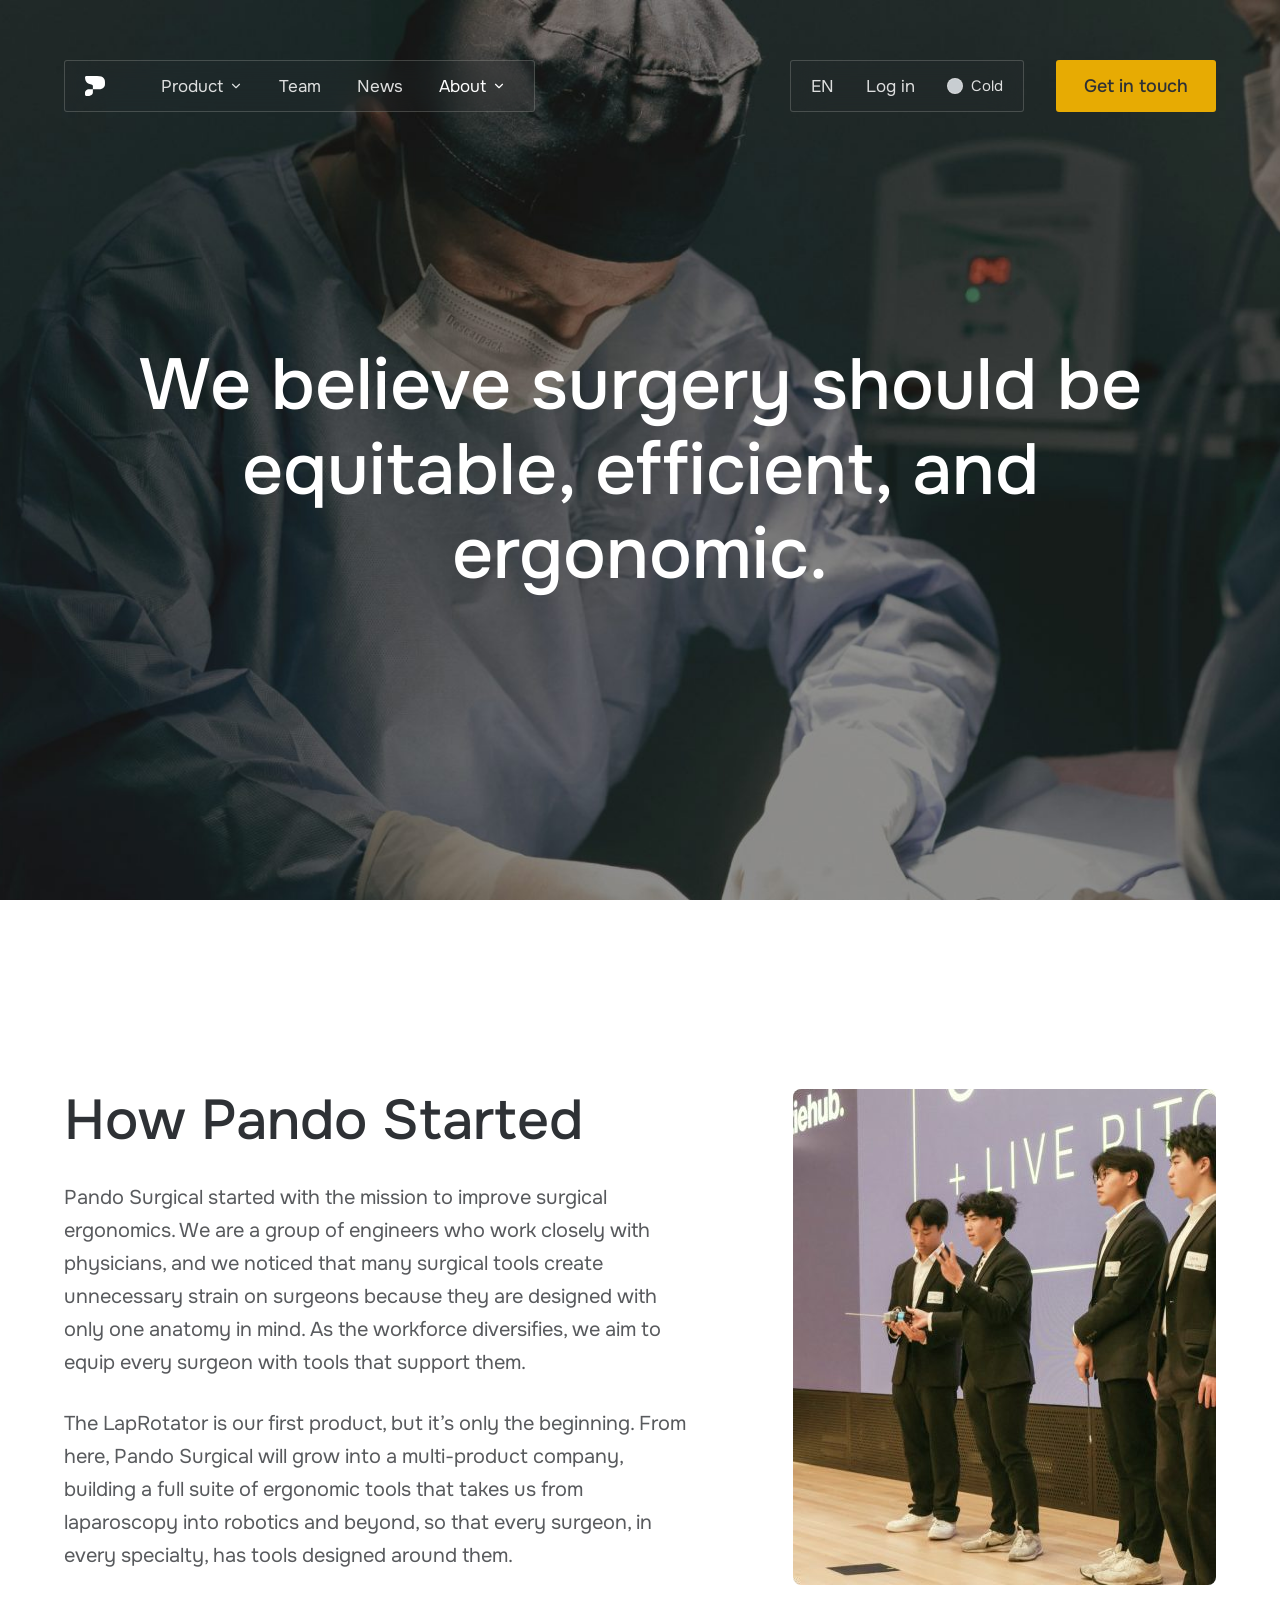
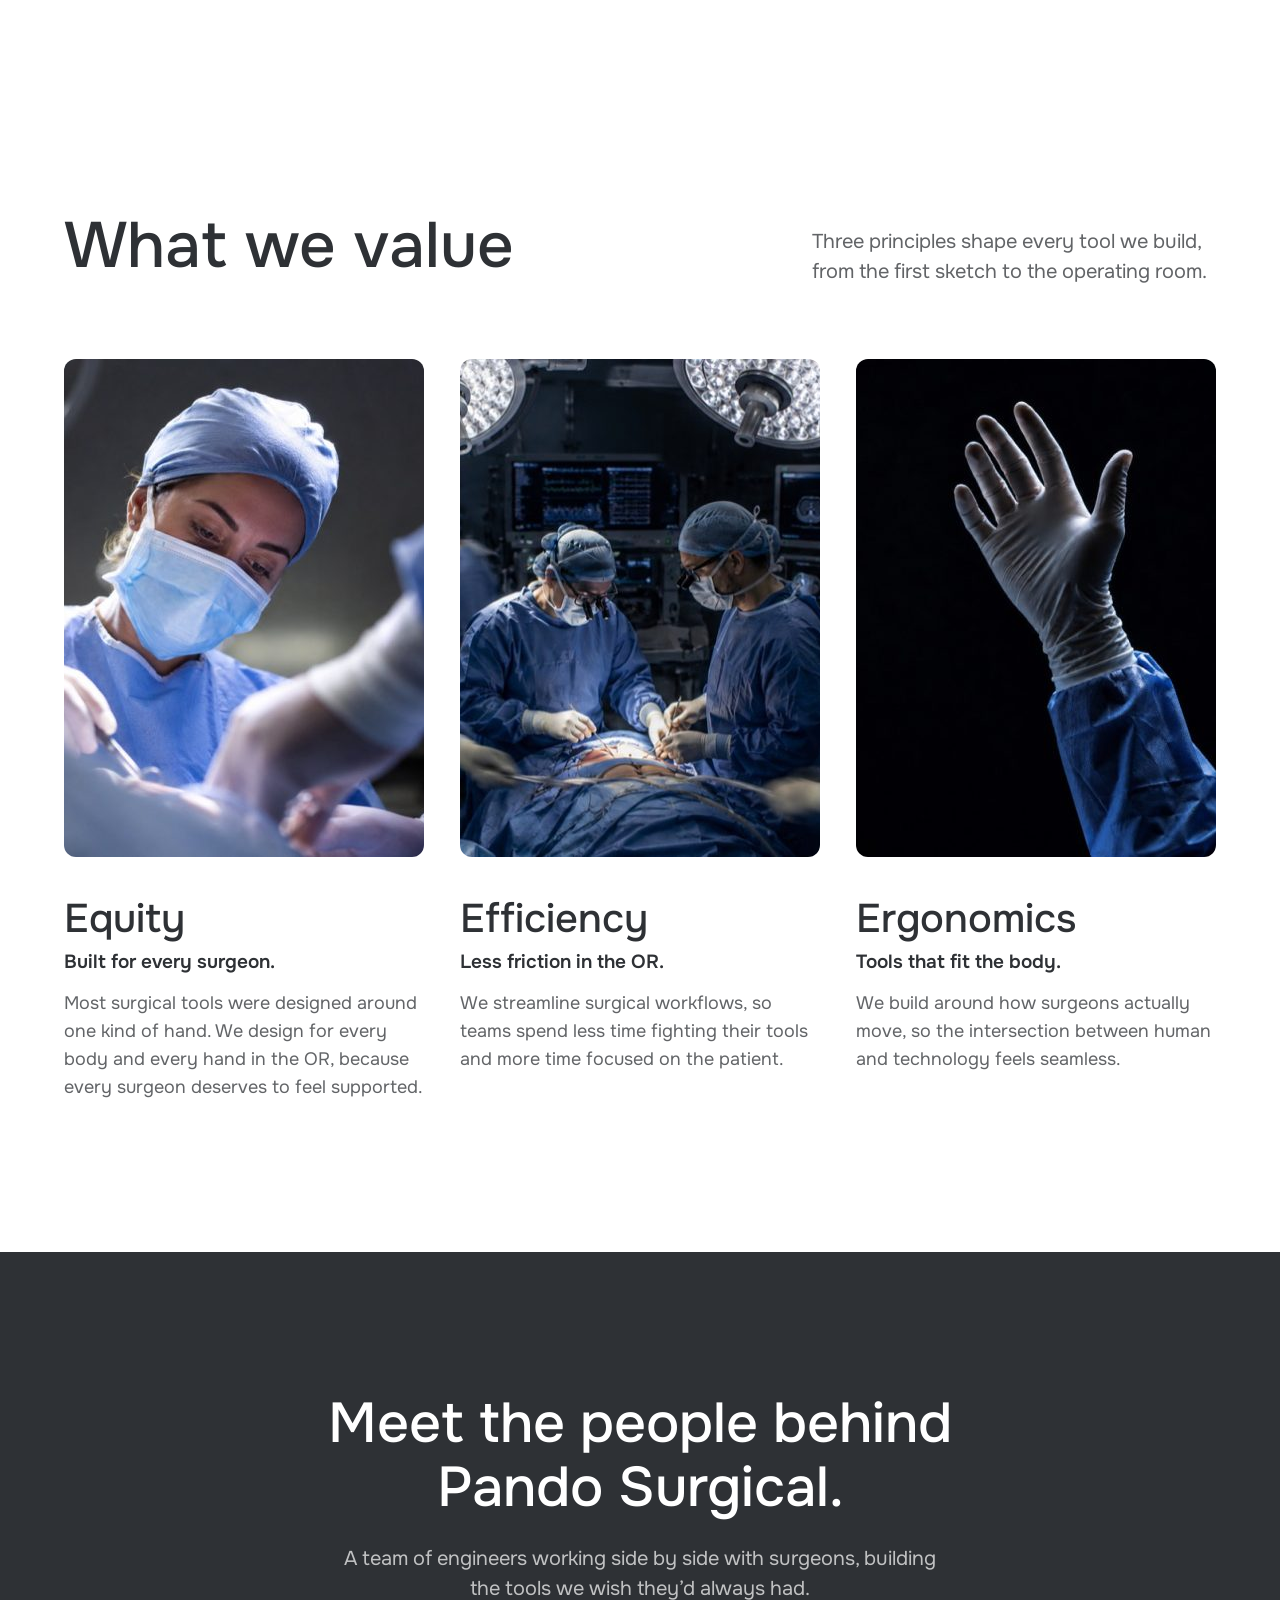
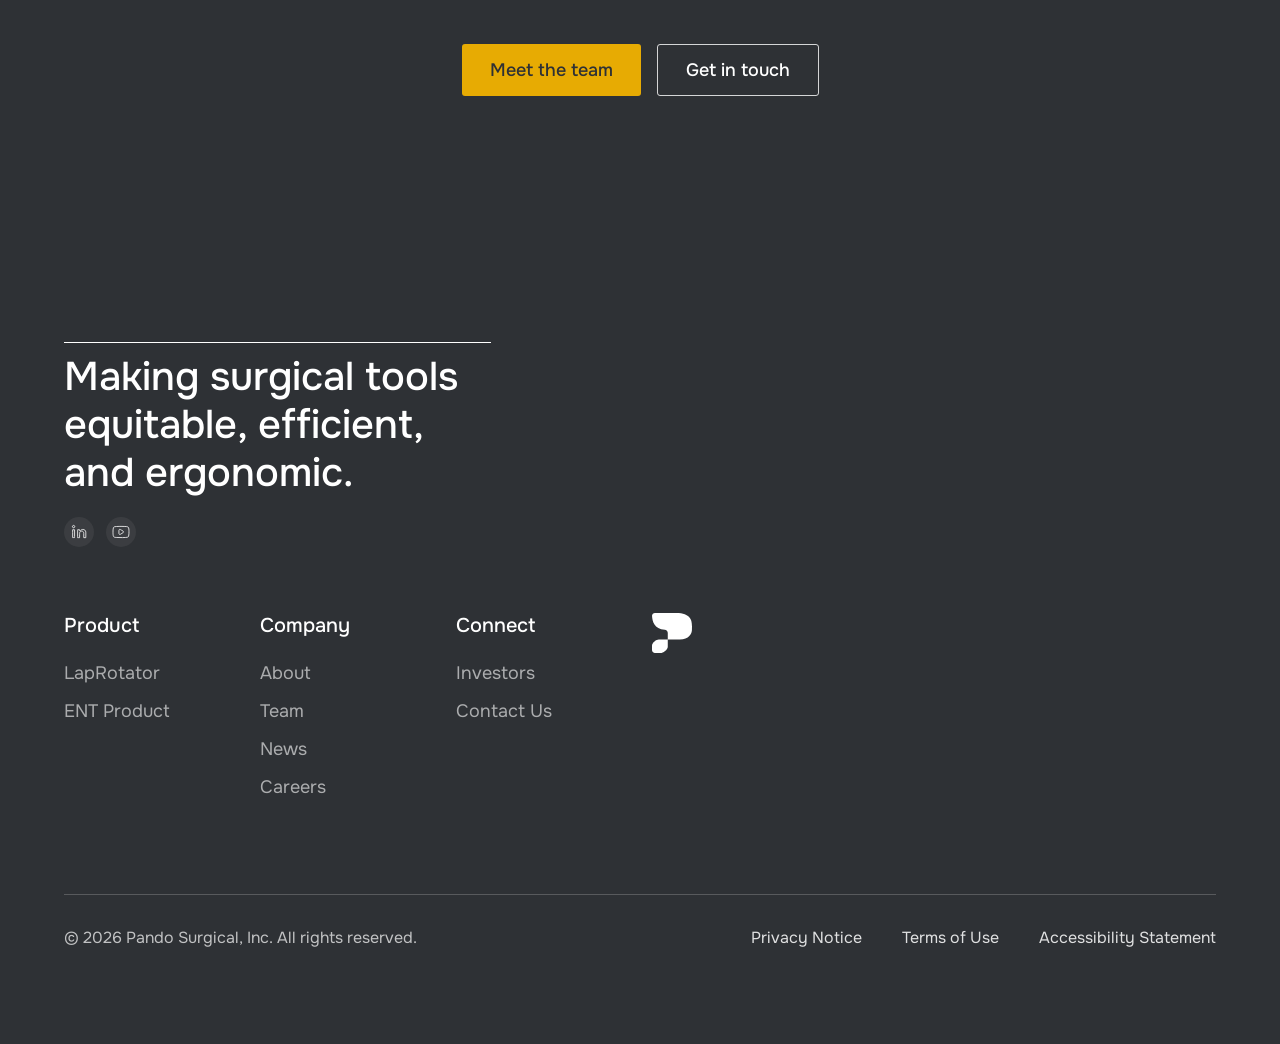
==== commit defbe265: "Use the simple footer on every page except Home All pages except the landing page now use the simple" ====
--- a/about.html
+++ b/about.html
@@ -91,50 +91,40 @@
 </section>
 
 </main>
-<footer class="footer">
-  <div class="footer-glow" aria-hidden="true"><span class="g1"></span><span class="g2"></span><span class="g3"></span></div>
-  <div class="footer-top">
-    <div class="footer-brand">
+<footer class="footer-simple">
+  <div class="fs-top">
+    <div class="fs-brand">
       <p>Making surgical tools equitable, efficient, and ergonomic.</p>
-    </div>
-    <div class="footer-cols">
-      <div class="footer-col">
-        <h2>Product</h2>
-        <ul><li><a href="laprotator.html">LapRotator</a></li><li><a href="ent.html">ENT Product</a></li></ul>
-      </div>
-      <div class="footer-col">
-        <h2>Company</h2>
-        <ul><li><a href="about.html">About</a></li><li><a href="team.html">Team</a></li><li><a href="news.html">News</a></li><li><a href="careers.html">Careers</a></li></ul>
-      </div>
-      <div class="footer-col">
-        <h2>Connect</h2>
-        <ul><li><a href="investors.html">Investors</a></li><li><a href="contact.html">Contact Us</a></li></ul>
-      </div>
-    </div>
-  </div>
-  <div class="footer-bottom">
-    <div class="footer-left">
-      <a href="index.html" class="footer-wordmark" aria-label="Pando Surgical home"><svg aria-hidden="true" focusable="false" width="823" height="150" viewBox="0 0 823 150" fill="none" xmlns="http://www.w3.org/2000/svg">
-<path d="M768.73 150C757.23 150 747.48 147.68 739.48 143.05C731.49 138.28 725.39 131.62 721.18 123.07C717.11 114.51 715.08 104.62 715.08 93.40C715.08 82.04 717.18 72.15 721.39 63.74C725.60 55.18 731.70 48.52 739.69 43.75C747.69 38.84 757.44 36.39 768.94 36.39C780.44 36.39 790.18 38.84 798.18 43.75C806.17 48.52 812.20 55.18 816.27 63.74C820.34 72.30 822.37 82.25 822.37 93.61C822.37 104.69 820.27 114.51 816.06 123.07C811.99 131.62 805.96 138.28 797.97 143.05C790.11 147.68 780.37 150 768.73 150ZM768.73 130.64C776.30 130.64 782.40 128.96 787.03 125.59C791.80 122.23 795.30 117.74 797.55 112.13C799.79 106.38 800.91 100.14 800.91 93.40C800.91 86.67 799.79 80.50 797.55 74.89C795.30 69.28 791.80 64.79 787.03 61.43C782.40 57.92 776.30 56.17 768.73 56.17C761.29 56.17 755.19 57.92 750.42 61.43C745.65 64.79 742.15 69.28 739.90 74.89C737.80 80.50 736.75 86.67 736.75 93.40C736.75 100.28 737.80 106.52 739.90 112.13C742.15 117.74 745.65 122.23 750.42 125.59C755.19 128.96 761.29 130.64 768.73 130.64Z" fill="currentColor"/>
-<path d="M635.49 150C624.41 150 615.22 147.54 607.93 142.63C600.77 137.58 595.38 130.78 591.73 122.23C588.22 113.67 586.47 104.06 586.47 93.40C586.47 82.60 588.29 72.93 591.94 64.37C595.59 55.68 601.13 48.87 608.56 43.96C615.99 38.92 625.39 36.39 636.75 36.39C640.96 36.39 645.16 36.88 649.37 37.86C653.72 38.84 657.72 40.39 661.36 42.49C662.57 43.12 663.71 43.81 664.80 44.58C667.13 46.21 671.04 44.71 671.04 41.86V3C671.04 1.34 672.38 0 674.04 0H689.71C691.37 0 692.71 1.34 692.71 3V145.73C692.71 147.39 691.37 148.73 689.71 148.73H674.72C673.13 148.73 671.81 147.49 671.73 145.90L671.54 142.57C671.38 139.69 667.30 138.44 665.13 140.34C664.01 141.31 662.83 142.22 661.57 143.05C657.93 145.44 653.86 147.19 649.37 148.31C644.88 149.43 640.26 150 635.49 150ZM639.06 130.64C646.22 130.64 652.11 128.89 656.74 125.38C661.50 121.87 665.08 117.25 667.46 111.50C669.85 105.75 671.04 99.50 671.04 92.77C671.04 85.90 669.85 79.73 667.46 74.26C665.22 68.65 661.71 64.23 656.95 61.00C652.32 57.64 646.36 55.96 639.06 55.96C631.49 55.96 625.46 57.71 620.97 61.22C616.48 64.58 613.19 69.14 611.08 74.89C609.12 80.64 608.14 86.95 608.14 93.82C608.14 98.87 608.70 103.64 609.82 108.13C610.94 112.48 612.70 116.41 615.08 119.91C617.61 123.28 620.83 125.94 624.76 127.91C628.68 129.73 633.45 130.64 639.06 130.64Z" fill="currentColor"/>
-<path d="M468.35 148.73C466.70 148.73 465.35 147.39 465.35 145.73V40.86C465.35 39.21 466.70 37.86 468.35 37.86H483.17C484.75 37.86 486.05 39.09 486.16 40.66L486.44 44.85C486.64 47.68 490.57 48.87 492.70 47.00C494.09 45.78 495.56 44.70 497.12 43.75C501.05 41.23 505.26 39.41 509.74 38.28C514.23 37.02 518.58 36.39 522.79 36.39C533.45 36.39 541.79 38.70 547.82 43.33C553.99 47.82 558.34 53.92 560.87 61.64C563.53 69.21 564.86 77.84 564.86 87.51V145.73C564.86 147.39 563.52 148.73 561.86 148.73H545.98C544.33 148.73 542.98 147.39 542.98 145.73V91.93C542.98 87.44 542.70 83.02 542.14 78.68C541.58 74.33 540.39 70.47 538.57 67.11C536.88 63.60 534.43 60.86 531.20 58.90C527.98 56.80 523.63 55.75 518.16 55.75C511.43 55.75 505.75 57.57 501.12 61.22C496.49 64.86 492.98 69.77 490.60 75.94C488.22 82.11 487.02 89.06 487.02 96.77V145.73C487.02 147.39 485.68 148.73 484.02 148.73H468.35Z" fill="currentColor"/>
-<path d="M383.18 150C378.13 150 373.22 149.36 368.46 148.10C363.83 146.70 359.69 144.67 356.04 142.00C352.40 139.20 349.45 135.76 347.21 131.69C345.10 127.49 344.05 122.58 344.05 116.97C344.05 110.23 345.31 104.69 347.84 100.35C350.50 95.86 354.01 92.42 358.36 90.04C362.71 87.51 367.68 85.76 373.29 84.78C379.04 83.66 385.01 83.09 391.18 83.09H415.32C416.97 83.09 418.33 81.75 418.23 80.10C417.97 75.86 417.16 72.09 415.79 68.79C414.11 64.58 411.44 61.36 407.80 59.11C404.29 56.73 399.59 55.54 393.70 55.54C390.19 55.54 386.83 55.96 383.60 56.80C380.52 57.50 377.85 58.69 375.61 60.37C373.95 61.62 372.67 63.17 371.78 65.03C371.21 66.22 370.07 67.11 368.75 67.11H351.77C349.93 67.11 348.51 65.45 348.98 63.67C349.99 59.79 351.65 56.38 353.94 53.43C356.88 49.50 360.53 46.28 364.88 43.75C369.23 41.23 373.86 39.41 378.76 38.28C383.81 37.02 388.93 36.39 394.12 36.39C410.11 36.39 421.61 41.09 428.62 50.49C435.78 59.74 439.35 72.51 439.35 88.77V145.73C439.35 147.39 438.01 148.73 436.35 148.73H423.46C421.87 148.73 420.56 147.50 420.46 145.91L420.28 142.87C420.11 140.07 416.31 138.84 414.16 140.64C412.32 142.17 410.34 143.46 408.22 144.53C403.87 146.77 399.52 148.24 395.17 148.94C390.83 149.64 386.83 150 383.18 150ZM386.55 131.69C392.86 131.69 398.40 130.64 403.17 128.54C407.94 126.29 411.65 123.14 414.32 119.07C416.98 114.86 418.32 109.95 418.32 104.34V102.72C418.32 101.06 416.97 99.71 415.32 99.71H398.54C394.47 99.71 390.48 99.85 386.55 100.14C382.76 100.28 379.25 100.84 376.03 101.82C372.94 102.66 370.42 104.13 368.46 106.24C366.63 108.34 365.72 111.36 365.72 115.28C365.72 119.07 366.70 122.16 368.67 124.54C370.63 126.92 373.22 128.75 376.45 130.01C379.68 131.13 383.04 131.69 386.55 131.69Z" fill="currentColor"/>
-<path d="M225.00 148.80C223.34 148.80 222.00 147.46 222.00 145.80V3.07C222.00 1.41 223.34 0.07 225.00 0.07H275.64C286.72 0.07 296.26 1.82 304.25 5.32C312.39 8.83 318.63 14.30 322.98 21.73C327.33 29.03 329.50 38.49 329.50 50.14C329.50 61.36 326.98 70.75 321.93 78.33C317.02 85.90 310.29 91.65 301.73 95.58C293.17 99.36 283.43 101.26 272.49 101.26H247.30C245.64 101.26 244.30 102.60 244.30 104.26V145.80C244.30 147.46 242.95 148.80 241.30 148.80H225.00ZM244.30 78.06C244.30 79.72 245.64 81.06 247.30 81.06H271.65C282.31 81.06 290.86 78.61 297.31 73.70C303.76 68.65 306.99 60.58 306.99 49.50C306.99 39.83 304.32 32.60 299 27.84C293.67 22.93 285.60 20.47 274.80 20.47H247.30C245.64 20.47 244.30 21.82 244.30 23.47V78.06Z" fill="currentColor"/>
-<path d="M51.14 63.52C6.10 60.25 0.72 29.19 0.08 7.98C-0.04 3.57 3.58 0 8 0H90.57C157.23 0 149.74 41.5 149.74 63.80C149.74 76.11 138.87 99.62 103.85 99.62H59.17V101.86V126.49C59.17 138.81 41.06 149.99 32.20 149.99L8.00 149.99C3.58 149.99 7.54e-05 146.42 7.54e-05 142.00L7.54e-05 123.13C7.54e-05 110.82 16.50 99.62 25.36 99.62H59.17V99.13V71.80C59.17 67.38 55.54 63.84 51.14 63.52Z" fill="currentColor"/>
-</svg></a>
       <div class="socials">
         <a class="social" href="https://www.linkedin.com/company/pandosurgical/posts/?feedView=all" aria-label="Pando Surgical on LinkedIn" target="_blank" rel="noopener"><svg aria-hidden="true" focusable="false" width="30" height="30" viewBox="0 0 30 30" fill="none" xmlns="http://www.w3.org/2000/svg"><circle class="bg" cx="15" cy="15" r="15"/><path d="M18.69 12.47C19.48 12.43 20.34 12.66 20.89 13.13C21.42 13.59 21.70 14.23 21.79 14.94C21.82 15.25 21.82 15.56 21.82 15.90V20.35C21.82 20.44 21.82 20.55 21.82 20.66C21.16 20.66 20.44 20.66 19.75 20.66C19.75 20.43 19.75 20.20 19.75 19.99V16.60C19.74 16.27 19.73 15.88 19.63 15.52C19.50 15.03 19.22 14.54 18.61 14.28C18.30 14.14 17.94 14.10 17.60 14.12C17.26 14.14 16.91 14.22 16.62 14.39C16.36 14.54 16.21 14.69 16.05 14.88L16.04 14.90C15.75 15.28 15.65 15.73 15.61 16.14C15.59 16.34 15.58 16.54 15.58 16.74L15.59 17.29V20.45C15.59 20.51 15.58 20.58 15.58 20.66H14.69C14.38 20.66 13.99 20.65 13.62 20.65C13.63 20.21 13.63 19.75 13.62 19.32V13.67C13.62 13.39 13.63 13.06 13.63 12.74C14.10 12.74 14.59 12.73 15.03 12.74C15.21 12.74 15.40 12.74 15.59 12.74C15.59 12.74 15.59 12.74 15.59 12.74C15.59 12.88 15.59 13.01 15.59 13.13C15.59 13.16 15.59 13.24 15.58 13.32C15.58 13.36 15.58 13.40 15.58 13.44C15.59 13.45 15.59 13.47 15.59 13.49C15.59 13.49 15.59 13.53 15.60 13.57L15.66 13.89L15.98 13.89H16.00L16.13 13.89L16.24 13.81C16.28 13.78 16.31 13.75 16.32 13.74C16.34 13.72 16.35 13.70 16.37 13.68C16.39 13.65 16.43 13.61 16.46 13.57C16.49 13.53 16.52 13.49 16.54 13.46C16.56 13.44 16.57 13.43 16.58 13.42C16.58 13.41 16.59 13.40 16.59 13.40C17.10 12.85 17.83 12.52 18.61 12.47L18.62 12.47C18.64 12.47 18.67 12.47 18.69 12.47H18.69Z" stroke="white" stroke-width="0.8"/><path d="M10.08 12.74C10.21 12.74 10.39 12.74 10.57 12.74V19.58L10.57 20.48C10.57 20.51 10.57 20.55 10.57 20.58C10.23 20.59 9.90 20.59 9.56 20.58C9.26 20.58 8.95 20.58 8.65 20.59L8.65 15.27V13.03C8.65 12.92 8.65 12.83 8.65 12.74H10.08Z" stroke="white" stroke-width="0.8"/><path d="M9.47 8.40C10.13 8.33 10.72 8.81 10.79 9.47C10.86 10.13 10.37 10.72 9.71 10.79C9.10 10.85 8.54 10.43 8.42 9.84L8.40 9.72C8.33 9.06 8.81 8.47 9.47 8.40Z" stroke="white" stroke-width="0.8"/></svg></a>
         <a class="social" href="https://www.youtube.com/@pandosurgical" aria-label="Pando Surgical on YouTube" target="_blank" rel="noopener"><svg aria-hidden="true" focusable="false" width="30" height="30" viewBox="0 0 30 30" fill="none" xmlns="http://www.w3.org/2000/svg"><circle class="bg" cx="15" cy="15" r="15"/><path d="M15.04 9.40H15.04C16.32 9.39 17.60 9.41 18.88 9.48V9.48C19.40 9.51 20.05 9.51 20.68 9.59C21.32 9.68 21.83 9.83 22.11 10.08C22.29 10.24 22.45 10.49 22.58 10.83C22.70 11.17 22.79 11.57 22.85 11.99C22.96 12.84 22.96 13.74 22.98 14.39C23.03 15.92 22.98 17.73 22.61 19.14V19.14C22.46 19.70 22.07 20.02 21.52 20.21C20.96 20.40 20.29 20.44 19.68 20.47L19.67 20.47C18.72 20.53 17.81 20.55 16.86 20.57L16.85 20.57C16.72 20.58 16.60 20.58 16.47 20.58H16.47C14.58 20.62 12.68 20.58 10.79 20.48H10.79C10.31 20.46 9.71 20.45 9.14 20.36C8.55 20.27 8.09 20.11 7.85 19.87L7.84 19.87L7.69 19.70C7.60 19.59 7.52 19.47 7.45 19.33L7.36 19.13C7.24 18.79 7.14 18.07 7.08 17.27C7.01 16.48 6.99 15.69 7.00 15.23C7.03 13.68 6.99 12.11 7.41 10.71C7.47 10.52 7.63 10.30 7.86 10.11C8.08 9.91 8.34 9.78 8.54 9.73C9.17 9.59 9.88 9.54 10.57 9.50L10.57 9.50C11.41 9.45 12.25 9.42 13.09 9.41H13.10L13.11 9.41L13.14 9.41C13.72 9.38 14.42 9.40 15.04 9.40ZM14.32 12.49C13.71 12.13 12.92 12.57 12.93 13.29C12.94 14.37 12.94 15.45 12.93 16.54C12.92 17.26 13.71 17.69 14.32 17.32C14.57 17.16 14.82 17.01 15.08 16.86L15.08 16.86C15.38 16.68 15.84 16.43 16.17 16.21C16.48 16.05 16.77 15.88 17.04 15.72C17.63 15.37 17.69 14.47 17.06 14.10L15.22 13.01H15.22C15.09 12.93 14.94 12.85 14.79 12.76C14.64 12.67 14.48 12.58 14.32 12.49Z" stroke="white" stroke-width="0.8"/></svg></a>
       </div>
     </div>
-    <div class="footer-right">
-      <nav class="footer-legal" aria-label="Legal">
-        <a href="privacy.html">Privacy Notice</a>
-        <a href="terms.html">Terms of Use</a>
-        <a href="accessibility.html">Accessibility Statement</a>
-      </nav>
-      <small>© 2026 Pando Surgical, Inc. All rights reserved.</small>
+    <div class="fs-right">
+      <div class="footer-cols">
+        <div class="footer-col">
+          <h2>Product</h2>
+          <ul><li><a href="laprotator.html">LapRotator</a></li><li><a href="ent.html">ENT Product</a></li></ul>
+        </div>
+        <div class="footer-col">
+          <h2>Company</h2>
+          <ul><li><a href="about.html">About</a></li><li><a href="team.html">Team</a></li><li><a href="news.html">News</a></li><li><a href="careers.html">Careers</a></li></ul>
+        </div>
+        <div class="footer-col">
+          <h2>Connect</h2>
+          <ul><li><a href="investors.html">Investors</a></li><li><a href="contact.html">Contact Us</a></li></ul>
+        </div>
+      </div>
+      <a href="index.html" class="fs-mark" aria-label="Pando Surgical home"><svg aria-hidden="true" focusable="false" width="40" height="40" viewBox="0 0 40 40" fill="none" xmlns="http://www.w3.org/2000/svg"><path d="M12.77 16.86C2.13 15.72 0.35 8.45 0.05 2.99C-0.03 1.34 1.34 0 3 0H24.15C41.92 0 39.93 11.06 39.93 17.01C39.93 20.29 37.03 26.56 27.69 26.56H15.77V27.16V33.73C15.77 37.01 10.94 39.99 8.58 39.99L3.00 39.99C1.34 39.99 2.01e-05 38.65 2.01e-05 37.00L2.01e-05 32.83C2.01e-05 29.55 4.40 26.56 6.76 26.56H15.77V26.43V20.01C15.77 18.35 14.42 17.03 12.77 16.86Z" fill="currentColor"/></svg></a>
     </div>
+  </div>
+  <div class="fs-bottom">
+    <small>© 2026 Pando Surgical, Inc. All rights reserved.</small>
+    <nav class="fs-legal" aria-label="Legal">
+      <a href="privacy.html">Privacy Notice</a>
+      <a href="terms.html">Terms of Use</a>
+      <a href="accessibility.html">Accessibility Statement</a>
+    </nav>
   </div>
 </footer>
 <div class="modal" id="login" role="dialog" aria-modal="true" aria-labelledby="login-title" aria-hidden="true">
--- a/css/style.css
+++ b/css/style.css
@@ -8,8 +8,10 @@
 :root[data-theme="cold"] {
   --dark: #2e3135;
   --light: #ffffff;
+  /* Corner radius of buttons, nav pills, dropdowns and form fields (Figma: 3 in cold, 8 in warm) */
+  --radius-ui: 3px;
   --soft: #e6eaef;
-  --card: #f5f7f9;
+  --card: #ffffff;
   --on-dark: #ffffff;
   --on-dark-rgb: 255, 255, 255;
   --login-grad: linear-gradient(180deg, #f7feff 0%, #eef1f1 100%);
@@ -28,6 +30,7 @@
 :root[data-theme="warm"] {
   --dark: #2a2723;
   --light: #fffcf2;
+  --radius-ui: 8px;
   --soft: #e8e3db;
   --card: #fffae9;
   --on-dark: #fffcf2;
@@ -77,7 +80,7 @@
 /* ---------- Buttons ---------- */
 .btn {
   display: inline-flex; align-items: center; justify-content: center;
-  height: 52px; padding: 0 28px; border-radius: 3px;
+  height: 52px; padding: 0 28px; border-radius: var(--radius-ui);
   font-size: 18px; font-weight: 500; white-space: nowrap;
   transition: background-color 150ms ease-out, color 150ms ease-out, border-color 150ms ease-out, opacity 150ms ease-out;
 }
@@ -104,7 +107,7 @@
 .glass {
   background: rgba(46, 49, 53, 0.15);
   border: 1px solid rgba(255, 252, 242, 0.18);
-  border-radius: 3px;
+  border-radius: var(--radius-ui);
   -webkit-backdrop-filter: blur(18px);
   backdrop-filter: blur(18px);
 }
@@ -116,6 +119,8 @@
   height: 52px; padding: 0 28px 0 20px;
 }
 .nav-logo { color: #fff; display: flex; }
+/* Figma Nav: 20px Pando mark */
+.nav-logo svg { width: 20px; height: 20px; }
 .nav-links { display: flex; align-items: center; gap: 36px; height: 100%; }
 .nav-right { display: flex; align-items: center; gap: 32px; }
 .nav-util { display: flex; align-items: center; gap: 32px; height: 52px; padding: 0 20px; }
@@ -138,16 +143,17 @@
 .dd { position: relative; height: 52px; display: flex; align-items: center; }
 .dd-panel {
   position: absolute; top: 66px; left: -32px;
-  display: flex; gap: 48px; padding: 20px 32px;
+  display: flex; flex-direction: column; align-items: flex-start; gap: 16px; padding: 20px 32px;
   white-space: nowrap;
-  opacity: 0; visibility: hidden; transform: translateY(-4px);
-  transition: opacity 200ms ease-out, transform 200ms ease-out, visibility 0s linear 200ms;
+  /* Links stack vertically and the panel unfolds downward from the nav (Figma "Product open" / "About open") */
+  opacity: 0; visibility: hidden; clip-path: inset(0 0 100% 0 round var(--radius-ui));
+  transition: clip-path 280ms var(--ease-soft), opacity 200ms ease-out, visibility 0s linear 280ms;
 }
 /* bridge so the panel stays open while the pointer moves down to it */
 .dd-panel::before { content: ""; position: absolute; left: 0; right: 0; top: -16px; height: 16px; }
 .dd.is-open .dd-panel {
-  opacity: 1; visibility: visible; transform: none;
-  transition: opacity 200ms ease-out, transform 200ms ease-out;
+  opacity: 1; visibility: visible; clip-path: inset(-16px 0 0 0 round var(--radius-ui));
+  transition: clip-path 280ms var(--ease-soft), opacity 200ms ease-out;
 }
 .dd-panel a { font-size: 18px; color: #fff; opacity: 0.85; transition: opacity 150ms ease-out; }
 .dd-panel a:hover, .dd-panel a.is-current { opacity: 1; }
@@ -175,11 +181,27 @@
 .nav-burger span::before { top: -6px; }
 .nav-burger span::after { top: 6px; }
 
+/* ---------- Simple footer (Figma "Footer", every page except Home) ---------- */
+.footer-simple { background: var(--dark); color: var(--on-dark); padding: 96px var(--pad); display: flex; flex-direction: column; gap: 96px; }
+.fs-top { display: flex; justify-content: space-between; align-items: flex-start; gap: 56px; }
+.fs-brand { border-top: 1px solid var(--on-dark); padding: 10px 0; display: flex; flex-direction: column; gap: 20px; width: 427px; max-width: 100%; }
+.fs-brand p { font-size: 40px; font-weight: 500; line-height: 1.2; }
+.fs-right { display: flex; align-items: flex-start; gap: 56px; }
+.footer-simple .footer-cols { gap: 56px; }
+.footer-simple .footer-col { width: 170px; }
+.fs-mark { display: flex; color: var(--on-dark); flex: none; }
+.fs-mark svg { width: 40px; height: 40px; }
+.fs-bottom { display: flex; justify-content: space-between; align-items: center; gap: 24px 40px; padding-top: 32px; border-top: 1px solid rgba(var(--on-dark-rgb), 0.2); flex-wrap: wrap; }
+.fs-bottom small { font-size: 16px; opacity: 0.7; }
+.fs-legal { display: flex; gap: 40px; flex-wrap: wrap; font-size: 16px; }
+.fs-legal a { opacity: 0.85; transition: opacity 150ms ease-out; }
+.fs-legal a:hover { opacity: 1; }
+
 /* ---------- Footer (gradient version with the Pando wordmark) ---------- */
 .footer {
   position: relative; overflow: hidden; isolation: isolate;
   background: var(--dark); color: var(--on-dark);
-  padding: 129px var(--pad) 84px;
+  padding: 129px var(--pad) 89px;
 }
 /* Soft blurred color blobs, matching the Figma footer */
 .footer-glow { position: absolute; inset: 0; pointer-events: none; }
@@ -193,7 +215,8 @@
 .footer-glow .g2 { left: -494px; bottom: -1201px; width: 1468px; height: 1468px; background: #d55d36; filter: blur(75px); }
 .footer-glow .g3 { left: -557px; bottom: -1248px; width: 1423px; height: 1423px; background: #e7ab03; filter: blur(60px); }
 
-.footer-top { display: flex; justify-content: space-between; align-items: flex-start; gap: 56px; }
+/* Spacing follows the Figma footer (724px tall at 1512px): top row 215px, wordmark at 409px, socials at 605px */
+.footer-top { display: flex; justify-content: space-between; align-items: flex-start; gap: 56px; min-height: 215px; }
 .footer-brand {
   border-top: 1px solid var(--on-dark);
   padding: 10px 0; width: 374px; max-width: 100%;
@@ -216,7 +239,8 @@
 .social svg { width: 30px; height: 30px; }
 .social .bg { fill: #868686; fill-opacity: 0.15; transition: fill 150ms ease-out, fill-opacity 150ms ease-out; }
 .social:hover .bg { fill: #b07c00; fill-opacity: 1; }
-.footer-right { display: flex; flex-direction: column; align-items: flex-end; gap: 16px; text-align: right; font-size: 16px; padding-bottom: 5px; }
+/* Legal links start at 494px and the copyright line at 620px, ending 5px below the social icons */
+.footer-right { display: flex; flex-direction: column; align-items: flex-end; gap: 35px; text-align: right; font-size: 16px; margin-bottom: -6px; }
 .footer-legal { display: flex; flex-direction: column; align-items: flex-end; gap: 15px; }
 .footer-legal a { opacity: 0.7; transition: opacity 150ms ease-out; }
 .footer-legal a:hover { opacity: 1; }
@@ -232,8 +256,9 @@
    bar starts right below it (131px more of hero), so it only appears on scroll.
    The first screen is the viewport height, between 600px and 852px. */
 .hero {
-  position: relative; height: calc(clamp(600px, 100vh, 852px) + 131px); height: calc(clamp(600px, 100svh, 852px) + 131px);
-  background: var(--dark) url("../assets/img/hero-bg.jpg") center top / cover no-repeat;
+  position: relative; height: calc(max(600px, 100vh) + 131px); height: calc(max(600px, 100svh) + 131px);
+  /* 46% shows Figma's crop at 1512x983; taller screens reveal more of the photo */
+  background: var(--dark) url("../assets/img/hero-bg.jpg") center 46% / cover no-repeat;
   color: var(--on-dark); overflow: hidden;
 }
 .hero-fade { position: absolute; left: 0; right: 0; bottom: 0; height: 440px; background: var(--hero-fade); }
@@ -317,7 +342,8 @@
 .grove .label { color: var(--contrast); }
 .grove h2 { font-size: 56px; line-height: 1.1; }
 .grove p.body { font-size: 20px; line-height: 1.55; opacity: 0.75; }
-.grove .placeholder { width: 640px; height: 520px; background: rgba(160, 154, 150, 0.2); flex: none; }
+/* Figma crops the photo to its lower part: full width, bottom aligned */
+.grove-img { width: 640px; height: 520px; flex: none; object-fit: cover; object-position: center bottom; border-radius: 3px; }
 
 .cta {
   padding: 140px var(--pad); text-align: center;
@@ -330,12 +356,19 @@
 /* ---------- LapRotator ---------- */
 /* First screens fit the viewport and center their content below the nav (112px) */
 .lr-hero {
-  position: relative; height: clamp(560px, 100vh, 875px); height: clamp(560px, 100svh, 875px);
+  position: relative; height: max(560px, 100vh); height: max(560px, 100svh);
   display: flex; align-items: center; padding: 112px 0 40px 135px;
-  background: var(--dark) url("../assets/img/laprotator-hero.jpg") center / cover no-repeat;
-  color: var(--on-dark);
-}
-.lr-hero-text { position: relative; max-width: 760px; display: flex; flex-direction: column; gap: 20px; align-items: flex-start; }
+  background: var(--dark) url("../assets/img/laprotator-hero-bg.jpg") center / cover no-repeat;
+  color: var(--on-dark); overflow: hidden;
+}
+/* The LapRotator render sits on its own layer (Figma "Hero" > "laprotator image"), so it can float.
+   Sizes follow the 1512px Figma frame, scaled with the section width. Hover anywhere on the hero
+   starts the float (js/main.js, Figma "LapRotator Hover Drift") */
+/* Full-size layer so the render scales with the whole section width (cqw), not the padded content */
+.lr-art { position: absolute; inset: 0; z-index: 0; pointer-events: none; container-type: inline-size; }
+.lr-float { position: absolute; left: -21.79cqw; bottom: -15.31cqw; width: 124.93cqw; z-index: 0; pointer-events: none; will-change: translate; }
+.lr-float img { display: block; width: 100%; height: auto; rotate: 5.87deg; filter: drop-shadow(5px 17px 19px rgba(0, 0, 0, 0.15)); }
+.lr-hero-text { position: relative; z-index: 1; max-width: 760px; display: flex; flex-direction: column; gap: 20px; align-items: flex-start; }
 .lr-hero h1 { font-size: 80px; line-height: 1.1; }
 .lr-hero p { font-size: 22px; line-height: 1.5; color: rgba(var(--on-dark-rgb), 0.7); }
 .lr-hero .btn { margin-top: 28px; }
@@ -348,20 +381,32 @@
 .text-link:hover { color: var(--gold); }
 
 .details { padding: 40px var(--pad) 140px; background: var(--light); }
-.tabs { display: flex; gap: 48px; border-bottom: 1px solid rgba(46, 49, 53, 0.15); overflow-x: auto; }
+/* Tab bar: fixed height, no scrolling. One gold underline slides to the selected tab */
+.tabs { position: relative; display: flex; gap: 48px; border-bottom: 1px solid rgba(46, 49, 53, 0.15); }
 .tab {
-  font-size: 19px; color: rgba(46, 49, 53, 0.55); padding: 4px 0 16px;
-  border-bottom: 3px solid transparent; margin-bottom: -1px; white-space: nowrap;
-  transition: color 150ms ease-out, border-color 150ms ease-out;
-}
+  display: inline-flex; flex-direction: column; align-items: flex-start;
+  font-size: 19px; color: rgba(46, 49, 53, 0.55); padding: 4px 0 19px; white-space: nowrap; text-align: left;
+  transition: color 300ms var(--ease-soft);
+}
+/* Reserve the width of the bold label so selecting a tab never shifts its neighbours */
+.tab::after { content: attr(data-text); font-weight: 500; height: 0; overflow: hidden; visibility: hidden; pointer-events: none; user-select: none; }
 .tab:hover { color: #2e3135; }
-.tab[aria-selected="true"] { color: #2e3135; font-weight: 500; border-bottom-color: var(--accent); }
+.tab[aria-selected="true"] { color: #2e3135; font-weight: 500; }
+.tab-indicator {
+  position: absolute; left: 0; bottom: -1px; width: 0; height: 3px; background: var(--accent); pointer-events: none;
+  transition: transform 450ms var(--ease-soft), width 450ms var(--ease-soft);
+}
+.tab-indicator.no-anim { transition: none; }
+/* Without the script, the selected tab still shows its underline */
+.tabs:not(.has-indicator) .tab[aria-selected="true"] { box-shadow: inset 0 -3px var(--accent); }
 .tab-panel { padding-top: 56px; }
 .tab-panel[hidden] { display: none; }
+.tab-panel.is-entering { animation: tab-in 450ms var(--ease-soft); }
+@keyframes tab-in { from { opacity: 0; transform: translateY(8px); } to { opacity: 1; transform: none; } }
 .tab-panel h3 { font-size: 36px; margin-bottom: 40px; }
 .compare { display: grid; grid-template-columns: 1fr 1fr; gap: 32px; }
 .compare figure { margin: 0; display: flex; flex-direction: column; gap: 24px; }
-.compare img { width: 100%; height: 380px; object-fit: cover; border-radius: 5px; }
+.compare video { display: block; width: 100%; height: 380px; object-fit: cover; border-radius: 3px; background: #111; }
 .compare figcaption { font-size: 28px; font-weight: 500; color: rgba(46, 49, 53, 0.55); }
 .compare figure:last-child figcaption { color: var(--accent); }
 .tab-panel .placeholder { min-height: 380px; background: rgba(160, 154, 150, 0.12); }
@@ -370,7 +415,7 @@
 .page-main { padding-top: 172px; background: var(--light); }
 .page-title { font-size: 64px; line-height: 1.1; }
 
-.ent { min-height: clamp(640px, 100vh, 915px); min-height: clamp(640px, 100svh, 915px); padding: 132px var(--pad) 40px 100px; display: flex; justify-content: space-between; align-items: center; gap: 64px; }
+.ent { min-height: max(640px, 100vh); min-height: max(640px, 100svh); padding: 132px var(--pad) 40px 100px; display: flex; justify-content: space-between; align-items: center; gap: 64px; }
 .ent-text { display: flex; flex-direction: column; gap: 24px; max-width: 651px; }
 .ent h1 { font-size: 80px; line-height: 1.1; max-width: 567px; }
 .eyebrow { font-size: 15px; font-weight: 500; color: var(--gold); letter-spacing: 2.7px; text-transform: uppercase; }
@@ -383,13 +428,12 @@
 /* Four cards always share one row on desktop; they shrink a little on narrower laptops */
 .member { position: relative; flex: 0 1 300px; min-width: 0; background: var(--dark); color: var(--on-dark); border-radius: 8px; overflow: hidden; }
 .member .photo { display: block; overflow: hidden; }
-.member .photo img { display: block; width: 100%; height: auto; aspect-ratio: 1; object-fit: cover; transition: transform 700ms var(--ease-soft); }
-/* Hover (Figma "Team Member / Hover"): gold outline, soft shadow, slight lift */
-.member::after { content: ""; position: absolute; inset: 0; border-radius: inherit; box-shadow: inset 0 0 0 2px rgba(231, 171, 3, 0.7); opacity: 0; transition: opacity 450ms var(--ease-soft); pointer-events: none; }
-.member.reveal { transition: opacity 600ms ease-out, transform 600ms ease-out, translate 450ms var(--ease-soft), box-shadow 450ms var(--ease-soft); }
-.member:hover, .member:focus-within { translate: 0 -6px; box-shadow: 0 12px 32px rgba(0, 0, 0, 0.18); }
-.member:hover::after, .member:focus-within::after { opacity: 1; }
-.member:hover .photo img, .member:focus-within .photo img { transform: scale(1.03); }
+.member .photo img { display: block; width: 100%; height: auto; aspect-ratio: 1; object-fit: cover; }
+/* Hover (Figma "Team Member / Hover"): the card rises 6px and a soft shadow fades in. No border, no photo zoom.
+   The lift uses `translate` so it does not fight the reveal animation's `transform` */
+.member.reveal { transition: opacity 600ms ease-out, transform 600ms ease-out, translate 400ms var(--ease-soft), box-shadow 400ms var(--ease-soft); }
+/* Mouse hover, or keyboard focus on the LinkedIn link. A mouse click on the link does not leave the shadow on */
+.member:hover, .member:has(:focus-visible) { translate: 0 -6px; box-shadow: 0 4px 10px rgba(0, 0, 0, 0.12), 0 18px 40px rgba(0, 0, 0, 0.3); }
 .member-info { padding: 20px 24px; display: flex; flex-direction: column; gap: 14px; }
 .member-head { display: flex; justify-content: space-between; align-items: flex-start; gap: 12px; }
 .member h3 { font-size: 28px; letter-spacing: -0.28px; line-height: 1.15; }
@@ -412,8 +456,6 @@
 }
 .card:hover::before, .card:focus-visible::before { inset: -8px; box-shadow: 0 16px 40px rgba(46, 49, 53, 0.14); }
 .card .img-wrap { display: block; overflow: hidden; border-radius: 5px; }
-.card .img-wrap img { transition: transform 700ms var(--ease-soft); }
-.card:hover .img-wrap img, .card:focus-visible .img-wrap img { transform: scale(1.03); }
 .card .img-wrap img { display: block; width: 100%; height: 320px; object-fit: cover; border-radius: 5px; }
 .card-text { padding: 4px 4px 0; display: flex; flex-direction: column; gap: 10px; }
 .cat { font-size: 14px; font-weight: 500; color: var(--gold); }
@@ -487,7 +529,7 @@
 
 input, textarea {
   font: inherit; font-size: 17px; color: #2e3135; width: 100%;
-  background: #fff; border: 1px solid rgba(46, 49, 53, 0.18); border-radius: 3px;
+  background: #fff; border: 1px solid rgba(46, 49, 53, 0.18); border-radius: var(--radius-ui);
   height: 52px; padding: 0 16px;
   transition: border-color 150ms ease-out;
 }
@@ -497,7 +539,7 @@
 
 /* ---------- About ---------- */
 .about-hero {
-  position: relative; height: clamp(560px, 100vh, 977px); height: clamp(560px, 100svh, 977px); display: flex; align-items: center; justify-content: center;
+  position: relative; height: max(560px, 100vh); height: max(560px, 100svh); display: flex; align-items: center; justify-content: center;
   background: var(--dark) url("../assets/img/about-hero.jpg") center / cover no-repeat;
   color: var(--on-dark); text-align: center; padding: 0 var(--pad);
 }
@@ -522,7 +564,7 @@
 .team-cta p { font-size: 20px; line-height: 1.5; color: rgba(var(--on-dark-rgb), 0.7); max-width: 620px; margin-top: -16px; }
 
 /* ---------- Investors ---------- */
-.investors { min-height: 923px; padding: 230px var(--pad) 120px; display: flex; justify-content: space-between; gap: 64px; background: var(--light); }
+.investors { min-height: max(640px, 100vh); min-height: max(640px, 100svh); padding: 230px var(--pad) 120px; display: flex; justify-content: space-between; gap: 64px; background: var(--light); }
 .inv-intro { display: flex; flex-direction: column; gap: 24px; align-items: flex-start; }
 .inv-intro h1 { font-size: 64px; line-height: 1.1; max-width: 520px; }
 .inv-intro .sub { font-size: 20px; color: rgba(46, 49, 53, 0.65); }
@@ -548,11 +590,48 @@
 .counter.over { color: var(--red); }
 
 /* ---------- Contact ---------- */
-.contact { display: grid; grid-template-columns: 1fr 1fr; height: clamp(720px, 100vh, 923px); height: clamp(720px, 100svh, 923px); background: var(--light); }
+.contact { display: grid; grid-template-columns: 1fr 1fr; height: max(720px, 100vh); height: max(720px, 100svh); background: var(--light); }
 .contact-art {
-  position: relative; color: #fff;
-  background: #2e3135 url("../assets/img/contact-bg.jpg") center / cover no-repeat;
+  position: relative; color: #fff; overflow: hidden; isolation: isolate;
+  background: #2e3135;
   display: flex; flex-direction: column; justify-content: flex-end; padding: 0 118px clamp(56px, 12vh, 120px);
+}
+/* Moving gradient: the blurred Pando mark slowly drifts and breathes,
+   while three soft color glows wander over it so the colors keep shifting */
+.contact-art::before {
+  content: ""; position: absolute; inset: -10%; z-index: -2;
+  background: url("../assets/img/contact-bg.jpg") center / cover no-repeat;
+  animation: contact-drift 7s ease-in-out infinite alternate;
+  will-change: transform;
+}
+.contact-motion { position: absolute; inset: 0; z-index: -1; pointer-events: none; }
+.contact-motion span { position: absolute; border-radius: 50%; filter: blur(70px); will-change: transform; }
+/* Glows use the brand colors at normal blend so the contrast of the original stays */
+.contact-motion .b1 { width: 60%; aspect-ratio: 1; left: 40%; top: 8%; background: #d55d36; opacity: 0.45;
+  animation: contact-b1 5.5s ease-in-out infinite alternate; }
+.contact-motion .b2 { width: 55%; aspect-ratio: 1; left: -20%; top: 35%; background: #2e3135; opacity: 0.5;
+  animation: contact-b2 6.5s ease-in-out infinite alternate; }
+.contact-motion .b3 { width: 50%; aspect-ratio: 1; left: 45%; top: 58%; background: #e7ab03; opacity: 0.45;
+  animation: contact-b3 4.5s ease-in-out infinite alternate; }
+@keyframes contact-drift {
+  0%   { transform: translate(0, 0) scale(1) rotate(0deg); filter: saturate(1); }
+  50%  { transform: translate(-3%, 2%) scale(1.06) rotate(-2deg); filter: saturate(1.15); }
+  100% { transform: translate(2%, -3%) scale(1.1) rotate(1.5deg); filter: saturate(1); }
+}
+@keyframes contact-b1 {
+  0%   { transform: translate(0, 0) scale(1); }
+  50%  { transform: translate(-30%, 25%) scale(1.2); }
+  100% { transform: translate(10%, 45%) scale(0.9); }
+}
+@keyframes contact-b2 {
+  0%   { transform: translate(0, 0) scale(1); }
+  50%  { transform: translate(45%, -35%) scale(1.15); }
+  100% { transform: translate(80%, 10%) scale(0.95); }
+}
+@keyframes contact-b3 {
+  0%   { transform: translate(0, 0) scale(1); }
+  50%  { transform: translate(-50%, -40%) scale(1.25); }
+  100% { transform: translate(-20%, -70%) scale(1); }
 }
 .contact-art h1 { font-size: 48px; }
 .contact-art p { font-size: 18px; line-height: 1.5; color: rgba(255, 252, 242, 0.75); max-width: 447px; margin-top: 16px; }
@@ -593,9 +672,12 @@
   .ent { padding-left: var(--pad); }
   .lr-hero { padding-left: var(--pad); }
   .footer-top { flex-wrap: wrap; }
+  .fs-top { flex-direction: column; gap: 56px; }
+  .footer-simple .footer-col { width: auto; min-width: 140px; }
   .footer-bottom { flex-direction: column; align-items: flex-start; }
   .footer-right, .footer-legal { align-items: flex-start; text-align: left; }
-  .grove .placeholder { width: 46%; }
+  .footer-right { margin-bottom: 0; }
+  .grove-img { width: 46%; }
   .ent img { width: 44%; height: auto; aspect-ratio: 560 / 440; }
   .contact-art { padding: 0 64px clamp(56px, 10vh, 96px); }
   .contact-form { padding: 128px 64px 40px; }
@@ -610,7 +692,7 @@
   .rolling, .rolling-track span { height: 74px; line-height: 64px; }
   .hero-content { bottom: 220px; }
   .why, .product, .grove, .story, .investors, .ent { flex-direction: column; align-items: flex-start; }
-  .grove .placeholder, .product .placeholder { width: 100%; max-width: 640px; height: 420px; }
+  .grove-img, .product .placeholder { width: 100%; max-width: 640px; height: 420px; }
   .ent img { width: 100%; max-width: 560px; }
   .story img { width: 100%; max-width: 423px; height: auto; }
   .resources { width: 100%; margin-top: 0; }
@@ -625,7 +707,8 @@
   .trust p { width: auto; }
   .marquee { width: 100%; max-width: none; margin: 0; }
   .contact { grid-template-columns: 1fr; height: auto; }
-  .contact-art { min-height: 520px; }
+  /* Stacked layout: the gradient panel fills the first screen, the form follows */
+  .contact-art { min-height: 100svh; }
   .contact-form { padding: 64px; }
 }
 
@@ -644,7 +727,7 @@
   .nav.menu-open .dd { flex-direction: column; align-items: flex-start; height: auto !important; }
   .nav.menu-open .dd > .nav-link { display: none; }
   .nav.menu-open .dd-panel {
-    position: static; opacity: 1; visibility: visible; transform: none; display: flex; flex-direction: column; gap: 4px;
+    position: static; opacity: 1; visibility: visible; transform: none; clip-path: none; display: flex; flex-direction: column; gap: 4px;
     padding: 0; background: none; border: 0; backdrop-filter: none; -webkit-backdrop-filter: none;
   }
   .nav.menu-open .dd-panel a { height: 44px; display: flex; align-items: center; font-size: 17px; }
@@ -676,12 +759,14 @@
   .overview { padding: 80px var(--pad); }
   .overview h2 { font-size: 34px; }
   .details { padding: 24px var(--pad) 96px; }
-  .tabs { gap: 28px; }
+  /* Phones: the three tabs share the width and may wrap to two lines, so the bar never scrolls */
+  .tabs { gap: 12px; }
+  .tab { flex: 1 1 0; min-width: 0; white-space: normal; font-size: 15px; line-height: 1.25; }
   .compare { grid-template-columns: 1fr; }
-  .compare img { height: 240px; }
+  .compare video { height: 240px; }
   .compare figcaption { font-size: 22px; }
   .tab-panel h3 { font-size: 28px; }
-  .ent { padding: 140px var(--pad) 80px; min-height: 0; }
+  .ent { padding: 140px var(--pad) 80px; min-height: 100svh; }
   .team, .news { padding: 130px var(--pad) 96px; }
   .team h2 { margin-top: 96px; font-size: 40px; }
   .team-grid { margin-top: 48px; }
@@ -693,11 +778,11 @@
   .values { padding: 72px var(--pad) 96px; }
   .value h3 { font-size: 32px; }
   .value img { height: 380px; }
-  .investors { padding: 140px var(--pad) 96px; min-height: 0; }
+  .investors { padding: 140px var(--pad) 96px; min-height: 100svh; }
   .res-row { flex-wrap: wrap; }
   .careers { padding: 140px var(--pad) 96px; }
   .row-2 { grid-template-columns: 1fr; }
-  .contact-art { padding: 0 var(--pad) 64px; min-height: 460px; }
+  .contact-art { padding: 0 var(--pad) 64px; }
   .contact-art h1 { font-size: 38px; }
   .contact-form { padding: 56px var(--pad) 96px; }
   .legal { padding: 140px var(--pad) 96px; }
@@ -709,6 +794,12 @@
   .login-card { margin-top: 0; }
   .login-body { padding: 24px; }
   .footer { padding: 72px var(--pad) 48px; }
+  .footer-simple { padding: 72px var(--pad) 48px; gap: 56px; }
+  .fs-brand p { font-size: 30px; }
+  .fs-right { flex-direction: column-reverse; gap: 40px; }
+  .footer-simple .footer-cols { flex-wrap: wrap; gap: 40px; }
+  .fs-bottom { flex-direction: column-reverse; align-items: flex-start; }
+  .fs-legal { gap: 16px 24px; }
   .footer-brand p { font-size: 30px; }
   .footer-cols { flex-wrap: wrap; gap: 40px; }
   .footer-col { width: 140px; }
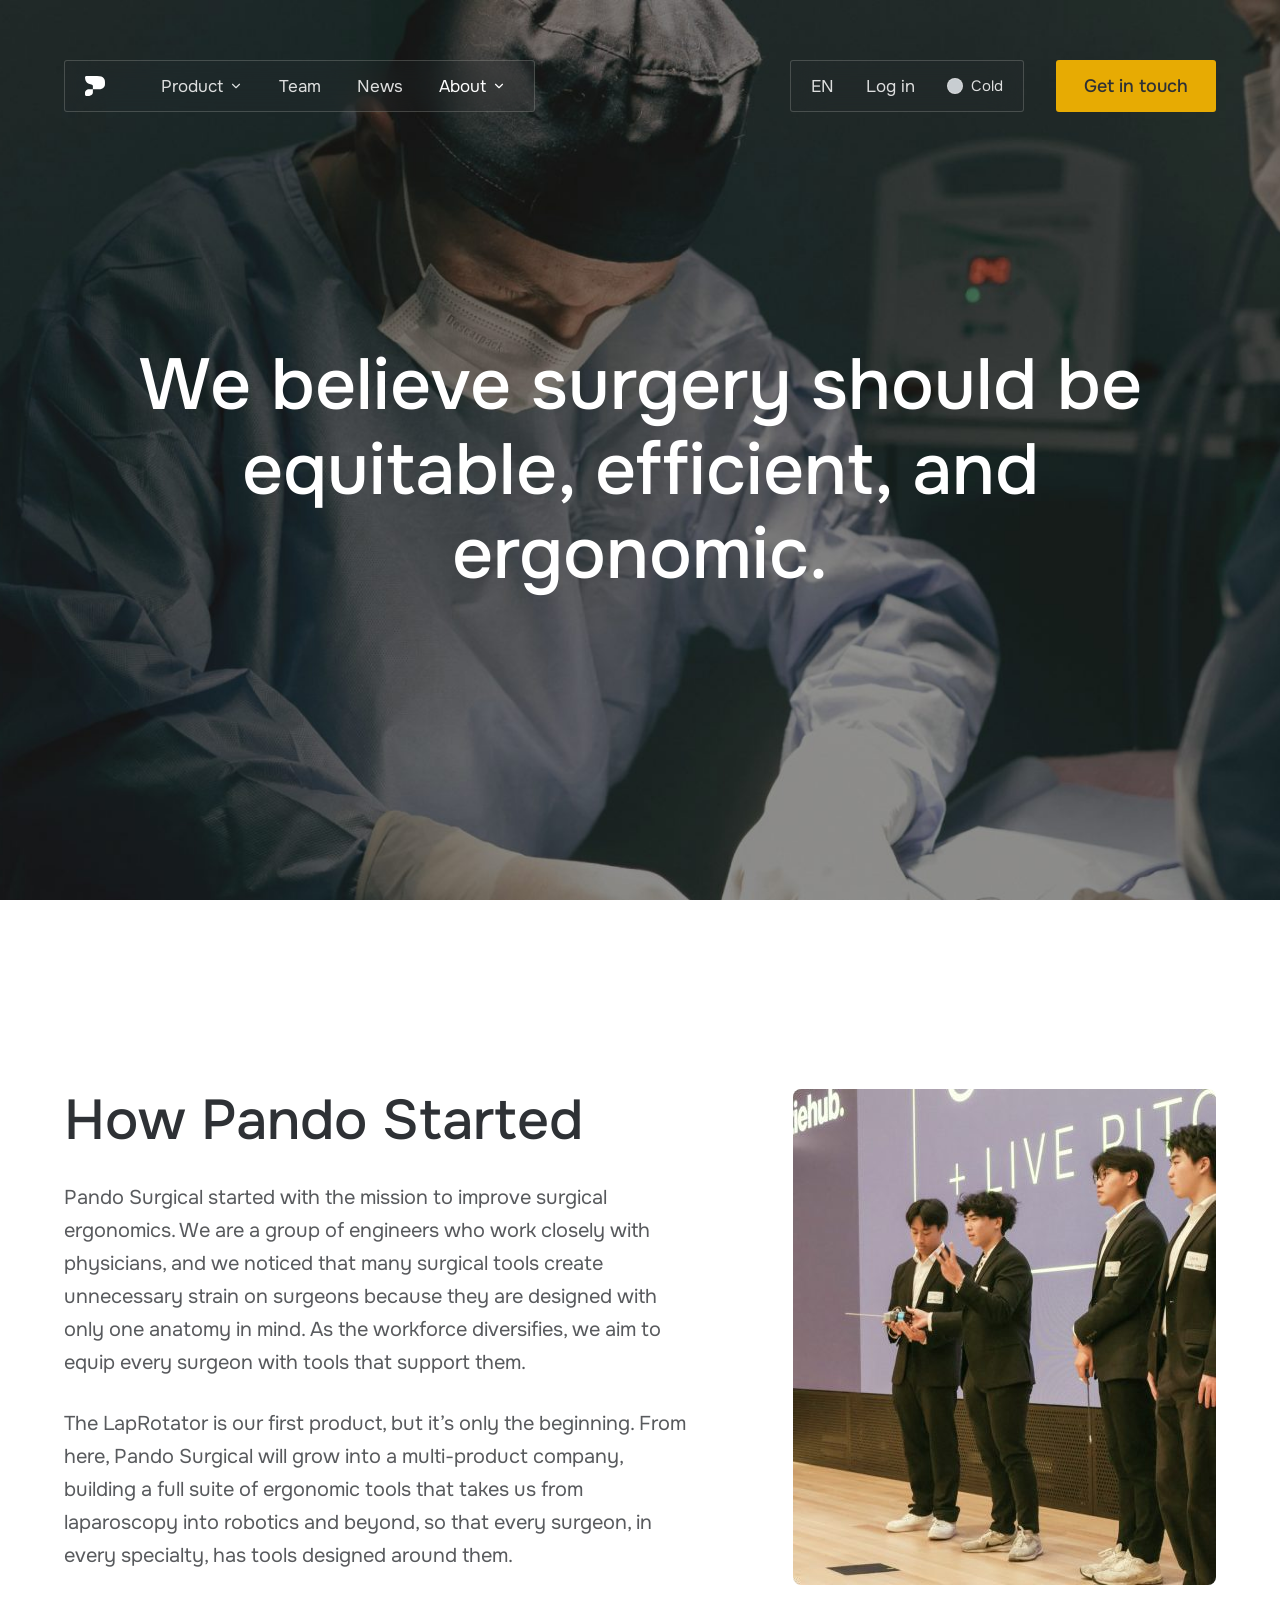
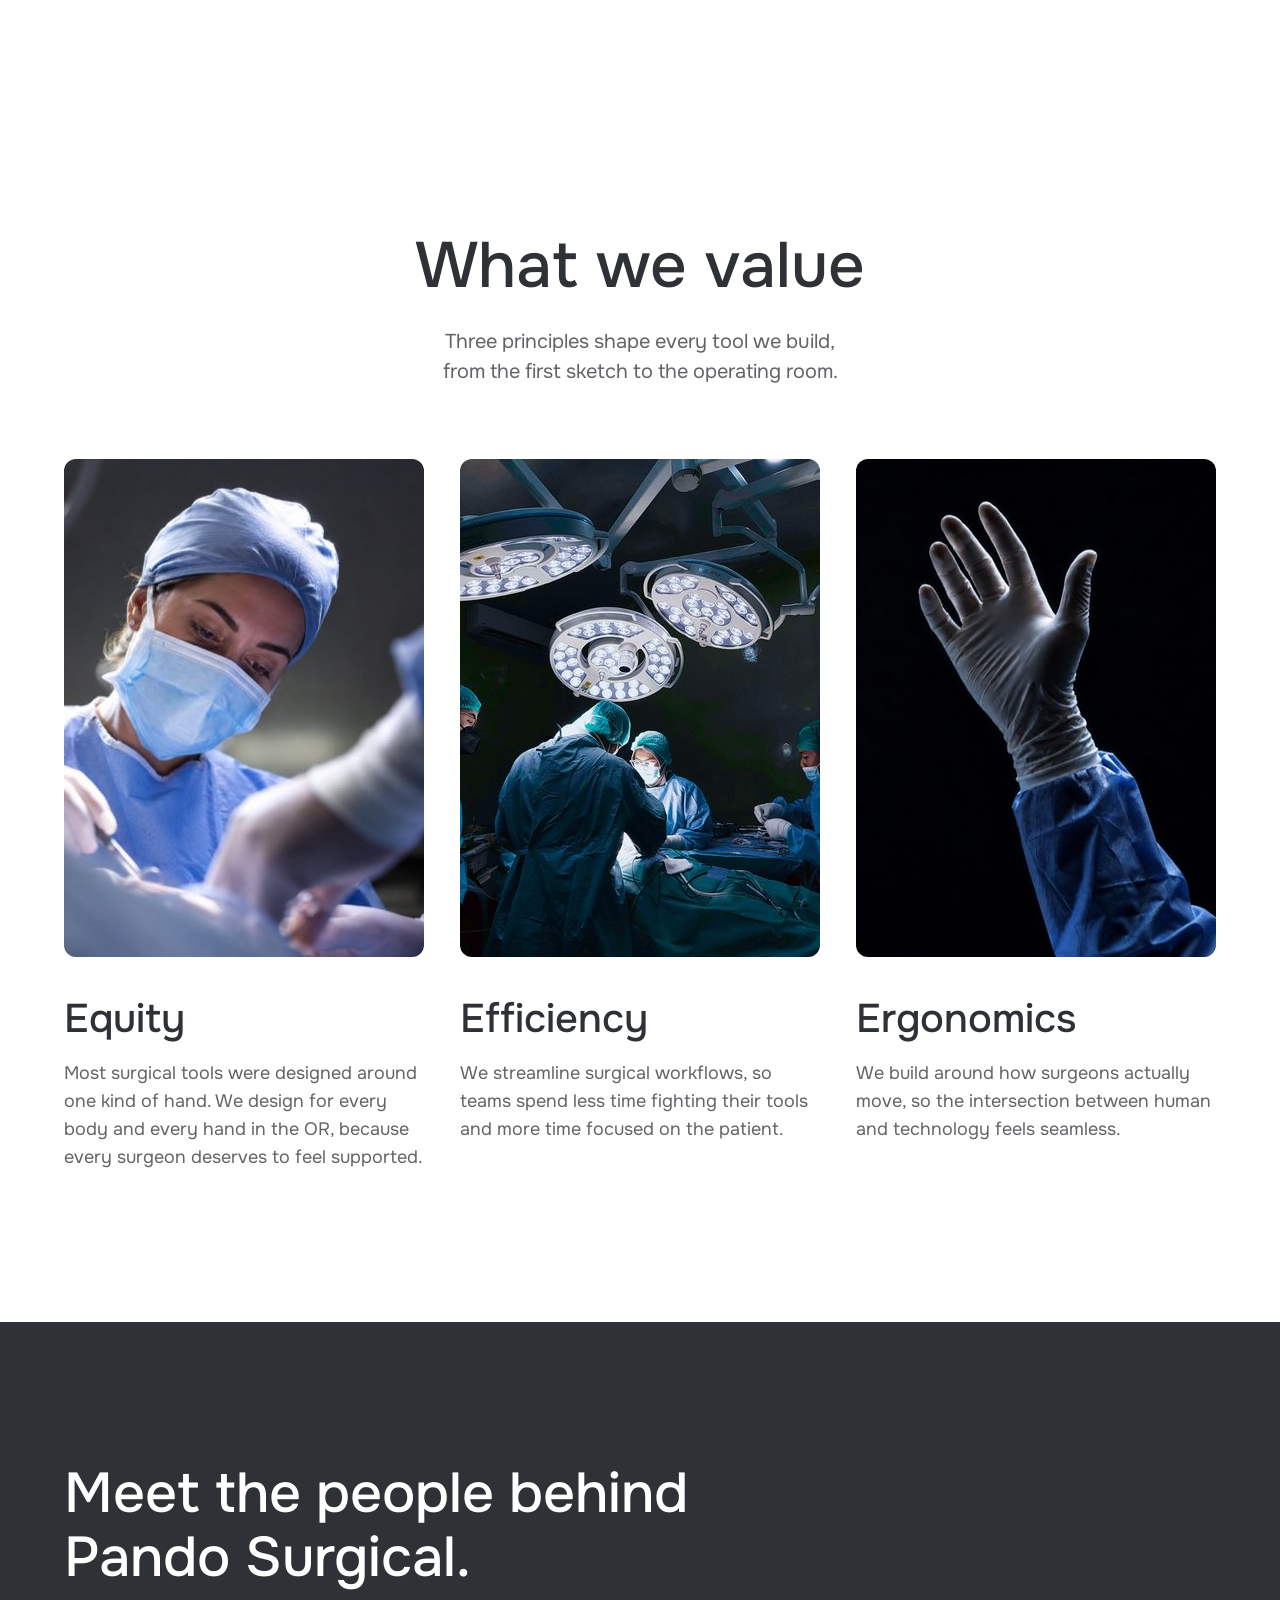
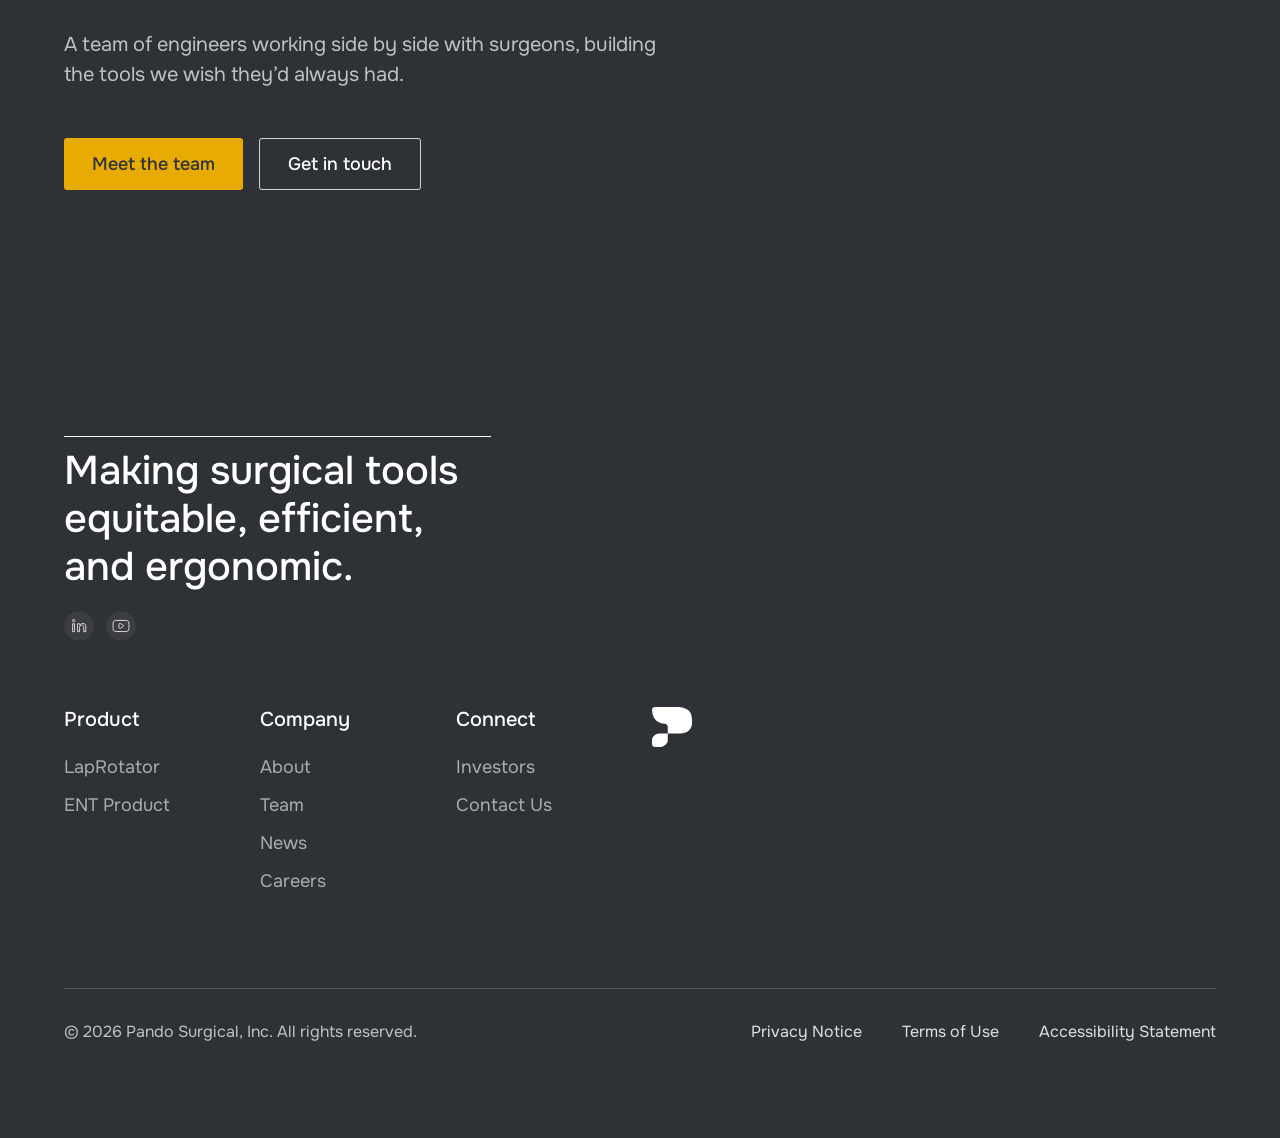
==== commit 58e25f2f: "Match the cold Figma spacing and remove deleted eyebrows Synced the site to the latest "Website (Ver" ====
--- a/about.html
+++ b/about.html
@@ -77,7 +77,7 @@
     <p>Three principles shape every tool we build, from the first sketch to the operating room.</p>
   </div>
   <div class="values-grid">
-    <article class="value reveal"><img src="assets/img/value-1.jpg" alt="Surgeon in scrubs and mask during an operation" loading="lazy"><div class="value-text"><h3>Equity</h3><p class="tag">Built for every surgeon.</p><p class="body">Most surgical tools were designed around one kind of hand. We design for every body and every hand in the OR, because every surgeon deserves to feel supported.</p></div></article><article class="value reveal"><img src="assets/img/value-2.jpg" alt="Surgical team working in the operating room" loading="lazy"><div class="value-text"><h3>Efficiency</h3><p class="tag">Less friction in the OR.</p><p class="body">We streamline surgical workflows, so teams spend less time fighting their tools and more time focused on the patient.</p></div></article><article class="value reveal"><img src="assets/img/value-3.jpg" alt="Surgeon's hands using an instrument" loading="lazy"><div class="value-text"><h3>Ergonomics</h3><p class="tag">Tools that fit the body.</p><p class="body">We build around how surgeons actually move, so the intersection between human and technology feels seamless.</p></div></article>
+    <article class="value reveal"><img src="assets/img/value-1.jpg" alt="Surgeon in scrubs and mask during an operation" loading="lazy"><div class="value-text"><h3>Equity</h3><p class="body">Most surgical tools were designed around one kind of hand. We design for every body and every hand in the OR, because every surgeon deserves to feel supported.</p></div></article><article class="value reveal"><img src="assets/img/value-2.jpg" alt="Surgical team working in the operating room" loading="lazy"><div class="value-text"><h3>Efficiency</h3><p class="body">We streamline surgical workflows, so teams spend less time fighting their tools and more time focused on the patient.</p></div></article><article class="value reveal"><img src="assets/img/value-3.jpg" alt="Surgeon's hands using an instrument" loading="lazy"><div class="value-text"><h3>Ergonomics</h3><p class="body">We build around how surgeons actually move, so the intersection between human and technology feels seamless.</p></div></article>
   </div>
 </section>
 
--- a/css/style.css
+++ b/css/style.css
@@ -263,15 +263,15 @@
 }
 .hero-fade { position: absolute; left: 0; right: 0; bottom: 0; height: 440px; background: var(--hero-fade); }
 .hero-content {
-  position: absolute; left: var(--pad); bottom: 256px;
+  position: absolute; left: var(--pad); bottom: 251px;
   display: flex; flex-direction: column; gap: 28px; align-items: flex-start;
 }
 .hero h1 { font-size: 75px; line-height: 79px; font-weight: 500; }
 .rolling { display: block; height: 92px; overflow: hidden; position: relative; }
 .rolling-track { display: block; transition: transform 600ms cubic-bezier(.65, 0, .35, 1); }
-.rolling-track span { display: block; height: 92px; line-height: 79px; color: var(--on-dark); }
+.rolling-track span { display: block; height: 92px; line-height: 79px; color: var(--accent); }
 .hero-sub { font-size: 26px; line-height: 1.35; opacity: 0.9; max-width: 539px; }
-.hero .btn { height: auto; padding: 14px 28px; }
+.hero .btn { height: auto; padding: 14px 28px; margin-top: 12px; }
 .trust {
   position: absolute; left: var(--pad); right: var(--pad); bottom: 59px; height: 72px;
   display: flex; align-items: center; gap: 72px;
@@ -299,7 +299,7 @@
 .mission em { font-style: normal; color: var(--accent); }
 
 .why { padding: 140px var(--pad); display: flex; justify-content: space-between; align-items: center; gap: 96px; }
-.why-text { display: flex; flex-direction: column; gap: 28px; max-width: 640px; }
+.why-text { display: flex; flex-direction: column; gap: 24px; max-width: 640px; }
 .why .label { color: var(--accent); }
 .why h2 { font-size: 52px; line-height: 1.15; }
 .why-text p.body { font-size: 20px; line-height: 1.5; opacity: 0.75; max-width: 562px; }
@@ -314,12 +314,11 @@
 .product {
   background: linear-gradient(180deg, var(--light) 71.6%, var(--soft) 100%);
   padding: 120px var(--pad) 120px 160px;
-  display: flex; justify-content: space-between; align-items: center; gap: 64px;
+  display: flex; justify-content: space-between; align-items: center; gap: 60px;
 }
 .product h2 { font-size: 64px; line-height: 1.12; letter-spacing: -1.6px; }
-.product .lede { font-size: 20px; color: var(--grey); margin-top: 28px; }
-.product .btn { margin-top: 44px; height: 55px; padding: 15px 28px 16px; }
-.proof { display: flex; gap: 44px; margin-top: 96px; }
+.product .btn { margin-top: 63px; height: 55px; padding: 15px 28px 16px; }
+.proof { display: flex; gap: 44px; margin-top: 90px; }
 .proof-item {
   border-left: 1px solid rgba(160, 154, 150, 0.6); padding-left: 18px;
   display: flex; flex-direction: column; gap: 14px;
@@ -331,14 +330,34 @@
   border: 1px dashed rgba(160, 154, 150, 0.6); border-radius: 4px;
   color: var(--grey); font-size: 16px; line-height: 1.5; padding: 32px;
 }
-.product .placeholder { width: 430px; height: 540px; background: rgba(255, 255, 255, 0.35); flex: none; }
+/* LapRotator 3D model (js/model.js). Spins around the scope; stops on hover or keyboard focus.
+   The box fills the right side out to the page edge. The canvas reaches --lr-bleed further left,
+   under the text gap, so the scope can trail off and fade like the product render. */
+.lr-model {
+  --lr-bleed: 240px;
+  position: relative; flex: 1 1 0; min-width: 0; height: 540px;
+  margin-right: calc(-1 * var(--pad)); outline-offset: -4px;
+  touch-action: pan-y; user-select: none; -webkit-user-select: none;
+}
+.lr-model.is-live { cursor: grab; }
+.lr-model.is-dragging { cursor: grabbing; }
+.lr-model-poster, .lr-model canvas {
+  position: absolute; top: 0; right: 0; left: calc(-1 * var(--lr-bleed));
+  width: calc(100% + var(--lr-bleed)); height: 100%; pointer-events: none;
+  -webkit-mask-image: linear-gradient(90deg, transparent, #000 calc(var(--lr-bleed) + 120px));
+  mask-image: linear-gradient(90deg, transparent, #000 calc(var(--lr-bleed) + 120px));
+}
+.lr-model-poster { object-fit: cover; object-position: right center; transition: opacity 600ms var(--ease-soft); }
+.lr-model canvas { opacity: 0; transition: opacity 600ms var(--ease-soft); }
+.lr-model.is-live canvas { opacity: 1; }
+.lr-model.is-live .lr-model-poster { opacity: 0; }
 .spin { animation: spin 14s linear infinite; }
 
 .grove {
   background: var(--soft); padding: var(--pad);
   display: flex; justify-content: space-between; align-items: center; gap: 96px;
 }
-.grove-text { display: flex; flex-direction: column; gap: 28px; max-width: 536px; }
+.grove-text { display: flex; flex-direction: column; gap: 24px; max-width: 536px; }
 .grove .label { color: var(--contrast); }
 .grove h2 { font-size: 56px; line-height: 1.1; }
 .grove p.body { font-size: 20px; line-height: 1.55; opacity: 0.75; }
@@ -349,7 +368,8 @@
   padding: 140px var(--pad); text-align: center;
   display: flex; flex-direction: column; align-items: center; gap: 32px;
 }
-.cta h2 { font-size: 64px; line-height: 1.1; }
+.cta h2 { font-size: 64px; line-height: normal; }
+.cta .btn-row { margin-top: 12px; }
 .cta p { font-size: 22px; opacity: 0.75; }
 .btn-row { display: flex; gap: 16px; flex-wrap: wrap; justify-content: center; }
 
@@ -369,7 +389,7 @@
 .lr-float { position: absolute; left: -21.79cqw; bottom: -15.31cqw; width: 124.93cqw; z-index: 0; pointer-events: none; will-change: translate; }
 .lr-float img { display: block; width: 100%; height: auto; rotate: 5.87deg; filter: drop-shadow(5px 17px 19px rgba(0, 0, 0, 0.15)); }
 .lr-hero-text { position: relative; z-index: 1; max-width: 760px; display: flex; flex-direction: column; gap: 20px; align-items: flex-start; }
-.lr-hero h1 { font-size: 80px; line-height: 1.1; }
+.lr-hero h1 { font-size: 80px; line-height: normal; }
 .lr-hero p { font-size: 22px; line-height: 1.5; color: rgba(var(--on-dark-rgb), 0.7); }
 .lr-hero .btn { margin-top: 28px; }
 
@@ -399,13 +419,13 @@
 .tab-indicator.no-anim { transition: none; }
 /* Without the script, the selected tab still shows its underline */
 .tabs:not(.has-indicator) .tab[aria-selected="true"] { box-shadow: inset 0 -3px var(--accent); }
-.tab-panel { padding-top: 56px; }
+.tab-panel { padding-top: 48px; }
 .tab-panel[hidden] { display: none; }
 .tab-panel.is-entering { animation: tab-in 450ms var(--ease-soft); }
 @keyframes tab-in { from { opacity: 0; transform: translateY(8px); } to { opacity: 1; transform: none; } }
-.tab-panel h3 { font-size: 36px; margin-bottom: 40px; }
+.tab-panel h3 { font-size: 36px; margin-bottom: 32px; }
 .compare { display: grid; grid-template-columns: 1fr 1fr; gap: 32px; }
-.compare figure { margin: 0; display: flex; flex-direction: column; gap: 24px; }
+.compare figure { margin: 0; display: flex; flex-direction: column; gap: 20px; }
 .compare video { display: block; width: 100%; height: 380px; object-fit: cover; border-radius: 3px; background: #111; }
 .compare figcaption { font-size: 28px; font-weight: 500; color: rgba(46, 49, 53, 0.55); }
 .compare figure:last-child figcaption { color: var(--accent); }
@@ -413,7 +433,7 @@
 
 /* ---------- Light pages (ENT, Team, News, Investors, Careers, Legal) ---------- */
 .page-main { padding-top: 172px; background: var(--light); }
-.page-title { font-size: 64px; line-height: 1.1; }
+.page-title { font-size: 64px; line-height: normal; }
 
 .ent { min-height: max(640px, 100vh); min-height: max(640px, 100svh); padding: 132px var(--pad) 40px 100px; display: flex; justify-content: space-between; align-items: center; gap: 64px; }
 .ent-text { display: flex; flex-direction: column; gap: 24px; max-width: 651px; }
@@ -422,9 +442,9 @@
 .ent p.body { font-size: 18px; line-height: 1.6; }
 .ent img { width: 560px; height: 440px; border-radius: 8px; object-fit: cover; flex: none; }
 
-.team { text-align: center; padding: 172px var(--pad) 160px; background: var(--light); }
-.team h2 { font-size: 64px; margin-top: 140px; }
-.team-grid { display: flex; justify-content: center; gap: 24px; margin-top: 82px; text-align: left; }
+.team { text-align: center; padding: 172px var(--pad) 140px; background: var(--light); }
+.team h2 { font-size: 64px; margin-top: 120px; }
+.team-grid { display: flex; justify-content: center; gap: 24px; margin-top: 64px; text-align: left; }
 /* Four cards always share one row on desktop; they shrink a little on narrower laptops */
 .member { position: relative; flex: 0 1 300px; min-width: 0; background: var(--dark); color: var(--on-dark); border-radius: 8px; overflow: hidden; }
 .member .photo { display: block; overflow: hidden; }
@@ -435,14 +455,14 @@
 /* Mouse hover, or keyboard focus on the LinkedIn link. A mouse click on the link does not leave the shadow on */
 .member:hover, .member:has(:focus-visible) { translate: 0 -6px; box-shadow: 0 4px 10px rgba(0, 0, 0, 0.12), 0 18px 40px rgba(0, 0, 0, 0.3); }
 .member-info { padding: 20px 24px; display: flex; flex-direction: column; gap: 14px; }
-.member-head { display: flex; justify-content: space-between; align-items: flex-start; gap: 12px; }
-.member h3 { font-size: 28px; letter-spacing: -0.28px; line-height: 1.15; }
-.member .role { font-size: 16px; color: var(--accent); margin-top: 6px; line-height: 1.35; }
+.member-head { display: flex; justify-content: space-between; align-items: flex-start; gap: 16px; }
+.member h3 { font-size: 28px; letter-spacing: -0.28px; line-height: normal; }
+.member .role { font-size: 16px; color: var(--accent); margin-top: 6px; line-height: normal; }
 .member hr { border: 0; border-top: 1px solid rgba(160, 154, 150, 0.25); margin: 0; }
 .member .edu { font-size: 15px; color: var(--grey-2); line-height: 1.4; }
 
 .news { padding: 172px var(--pad) 160px; background: var(--light); }
-.news-grid { display: grid; grid-template-columns: repeat(2, minmax(0, 620px)); gap: 56px 32px; justify-content: center; margin-top: 72px; }
+.news-grid { display: grid; grid-template-columns: repeat(2, minmax(0, 620px)); gap: 56px 32px; justify-content: center; margin-top: 62px; }
 .news-head { max-width: 1272px; margin: 0 auto; }
 .card {
   position: relative; isolation: isolate; background: none; border-radius: 12px; padding: 16px;
@@ -544,24 +564,24 @@
   color: var(--on-dark); text-align: center; padding: 0 var(--pad);
 }
 .about-hero h1 { font-size: 72px; line-height: 1.18; max-width: 1200px; margin-top: 40px; }
-.story { background: var(--light); padding: 189px 156px 120px; display: flex; justify-content: space-between; gap: 96px; align-items: flex-start; }
+.story { background: var(--light); padding: 189px 156px 140px; display: flex; justify-content: space-between; gap: 96px; align-items: flex-start; }
 .story-text { max-width: 676px; display: flex; flex-direction: column; gap: 28px; }
 .story h2 { font-size: 56px; line-height: 1.15; }
 .story p { font-size: 20px; line-height: 1.65; color: rgba(46, 49, 53, 0.8); }
 .story img { width: 423px; height: 496px; border-radius: 8px; object-fit: cover; flex: none; }
 .values { background: var(--light); padding: 100px var(--pad) 150px; }
-.values-head { display: flex; justify-content: space-between; align-items: flex-end; gap: 40px; margin-bottom: 72px; }
+.values-head { display: flex; flex-direction: column; align-items: center; gap: 20px; text-align: center; margin-bottom: 72px; }
 .values-head h2 { font-size: 64px; }
 .values-head p { font-size: 20px; line-height: 1.5; max-width: 404px; opacity: 0.75; }
 .values-grid { display: grid; grid-template-columns: repeat(3, 1fr); gap: 36px; }
 .value img { width: 100%; height: 498px; object-fit: cover; border-radius: 12px; }
 .value-text { padding-top: 36px; }
 .value h3 { font-size: 40px; }
-.value .tag { font-size: 19px; font-weight: 600; margin-top: 6px; }
 .value p.body { font-size: 18px; line-height: 1.55; opacity: 0.75; margin-top: 16px; }
-.team-cta { padding: 140px var(--pad) 150px; display: flex; flex-direction: column; align-items: center; gap: 40px; text-align: center; }
+.team-cta { padding: 140px var(--pad) 150px; display: flex; flex-direction: column; align-items: flex-start; gap: 40px; }
 .team-cta h2 { font-size: 56px; line-height: 1.15; max-width: 760px; }
-.team-cta p { font-size: 20px; line-height: 1.5; color: rgba(var(--on-dark-rgb), 0.7); max-width: 620px; margin-top: -16px; }
+.team-cta p { font-size: 20px; line-height: 1.5; color: rgba(var(--on-dark-rgb), 0.7); max-width: 620px; }
+.team-cta .btn-row { justify-content: flex-start; margin-top: 8px; }
 
 /* ---------- Investors ---------- */
 .investors { min-height: max(640px, 100vh); min-height: max(640px, 100svh); padding: 230px var(--pad) 120px; display: flex; justify-content: space-between; gap: 64px; background: var(--light); }
@@ -570,7 +590,8 @@
 .inv-intro .sub { font-size: 20px; color: rgba(46, 49, 53, 0.65); }
 .inv-intro .body { font-size: 18px; line-height: 1.6; max-width: 500px; }
 .resources { width: 560px; flex: none; margin-top: 60px; }
-.resources .eyebrow { letter-spacing: normal; text-transform: none; margin-bottom: 20px; }
+.resources .eyebrow { letter-spacing: normal; text-transform: none; }
+.inv-intro .btn { margin-top: 12px; }
 .res-row { border-top: 1px solid rgba(46, 49, 53, 0.15); padding: 28px 0; display: flex; align-items: center; gap: 16px; }
 .res-row > img { width: 24px; height: 24px; }
 .res-row h2 { font-size: 24px; flex: 1; }
@@ -583,6 +604,7 @@
 .careers .head p { font-size: 20px; color: rgba(46, 49, 53, 0.65); }
 .app-form { max-width: 1272px; display: flex; flex-direction: column; gap: 28px; }
 .app-form .intro { font-size: 18px; line-height: 1.6; }
+.app-form .field { gap: 10px; }
 .app-form .intro a { color: var(--gold); }
 .row-2 { display: grid; grid-template-columns: 1fr 1fr; gap: 20px; }
 .hint { font-size: 15px; opacity: 0.6; line-height: 1.5; }
@@ -692,12 +714,15 @@
   .rolling, .rolling-track span { height: 74px; line-height: 64px; }
   .hero-content { bottom: 220px; }
   .why, .product, .grove, .story, .investors, .ent { flex-direction: column; align-items: flex-start; }
-  .grove-img, .product .placeholder { width: 100%; max-width: 640px; height: 420px; }
+  .grove-img { width: 100%; max-width: 640px; height: 420px; }
+  .lr-model {
+    --lr-bleed: 0px; flex: none; align-self: stretch;
+    height: clamp(260px, 56vw, 480px); margin: 0 calc(-1 * var(--pad));
+  }
   .ent img { width: 100%; max-width: 560px; }
   .story img { width: 100%; max-width: 423px; height: auto; }
   .resources { width: 100%; margin-top: 0; }
   .values-grid { grid-template-columns: 1fr; max-width: 560px; }
-  .values-head { flex-direction: column; align-items: flex-start; }
   .overview { flex-direction: column; gap: 32px; }
   .overview h2 { width: auto; }
   .news-grid { grid-template-columns: minmax(0, 620px); }
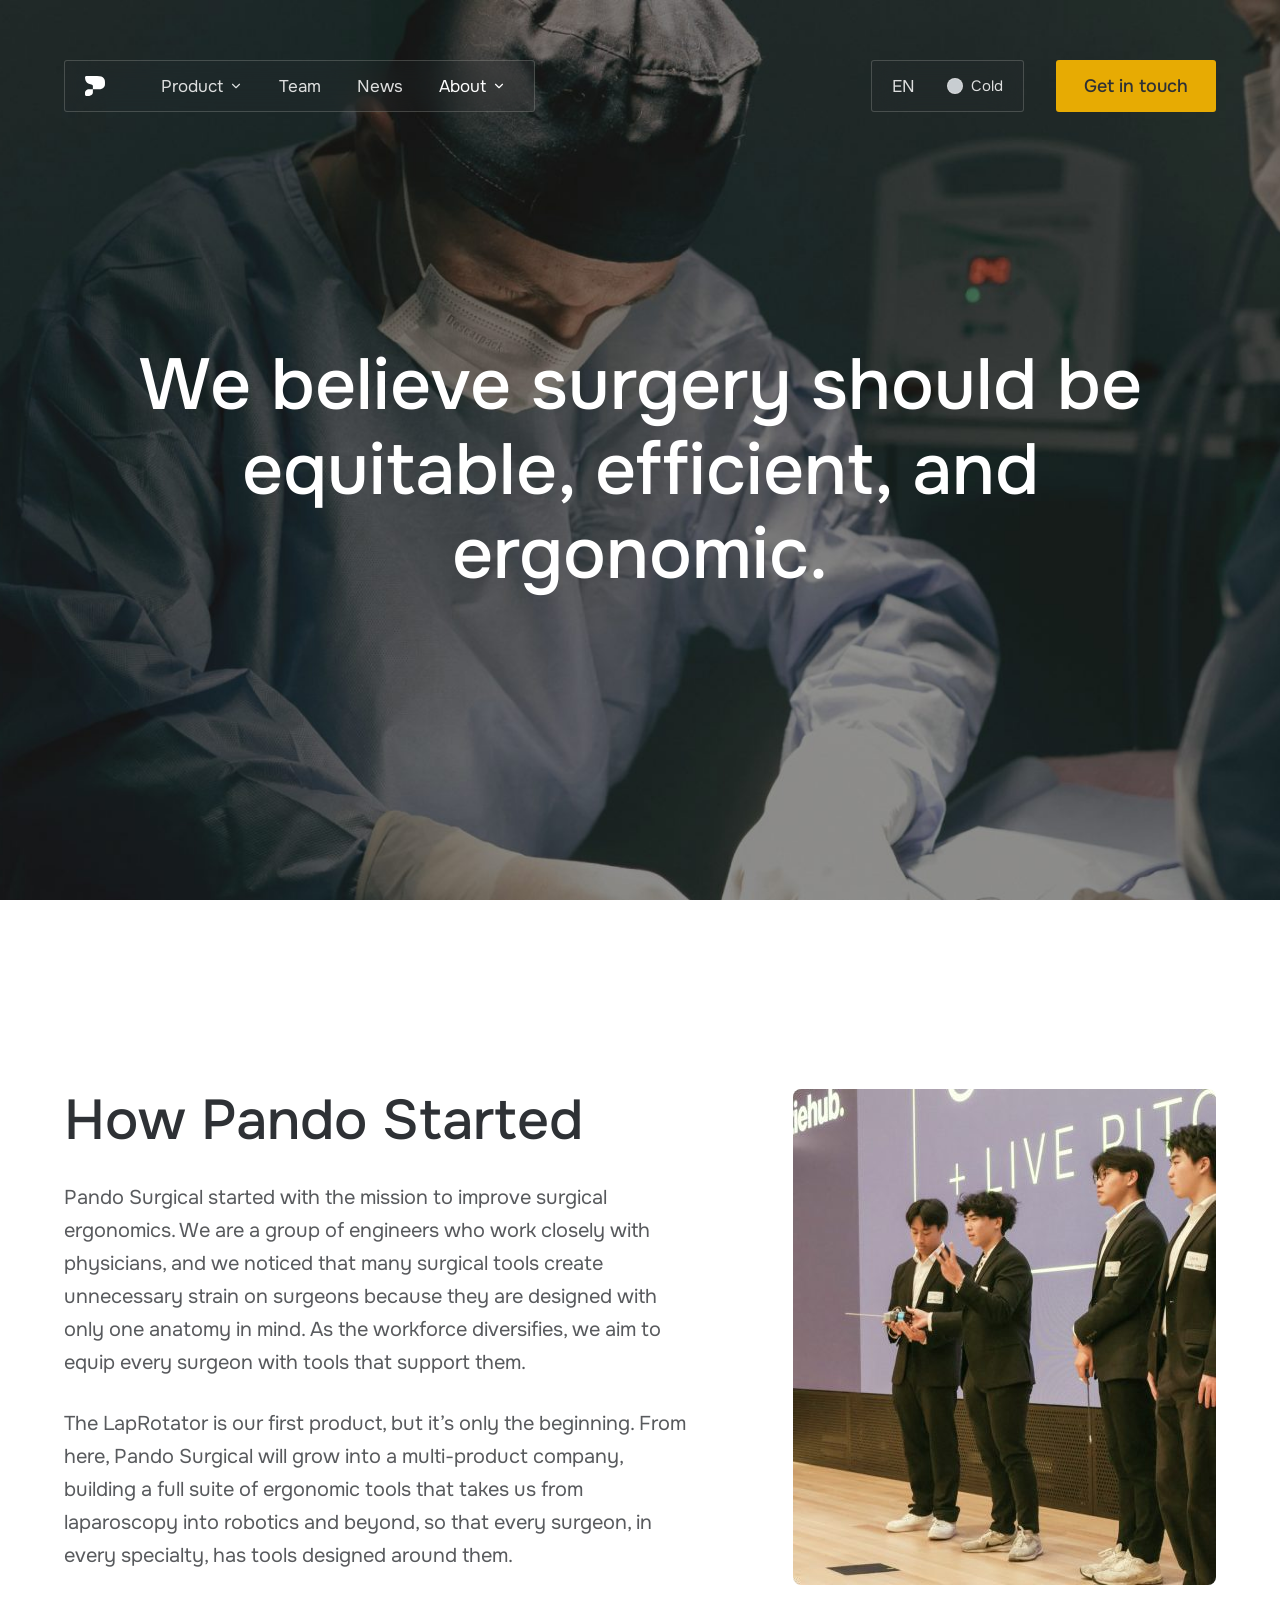
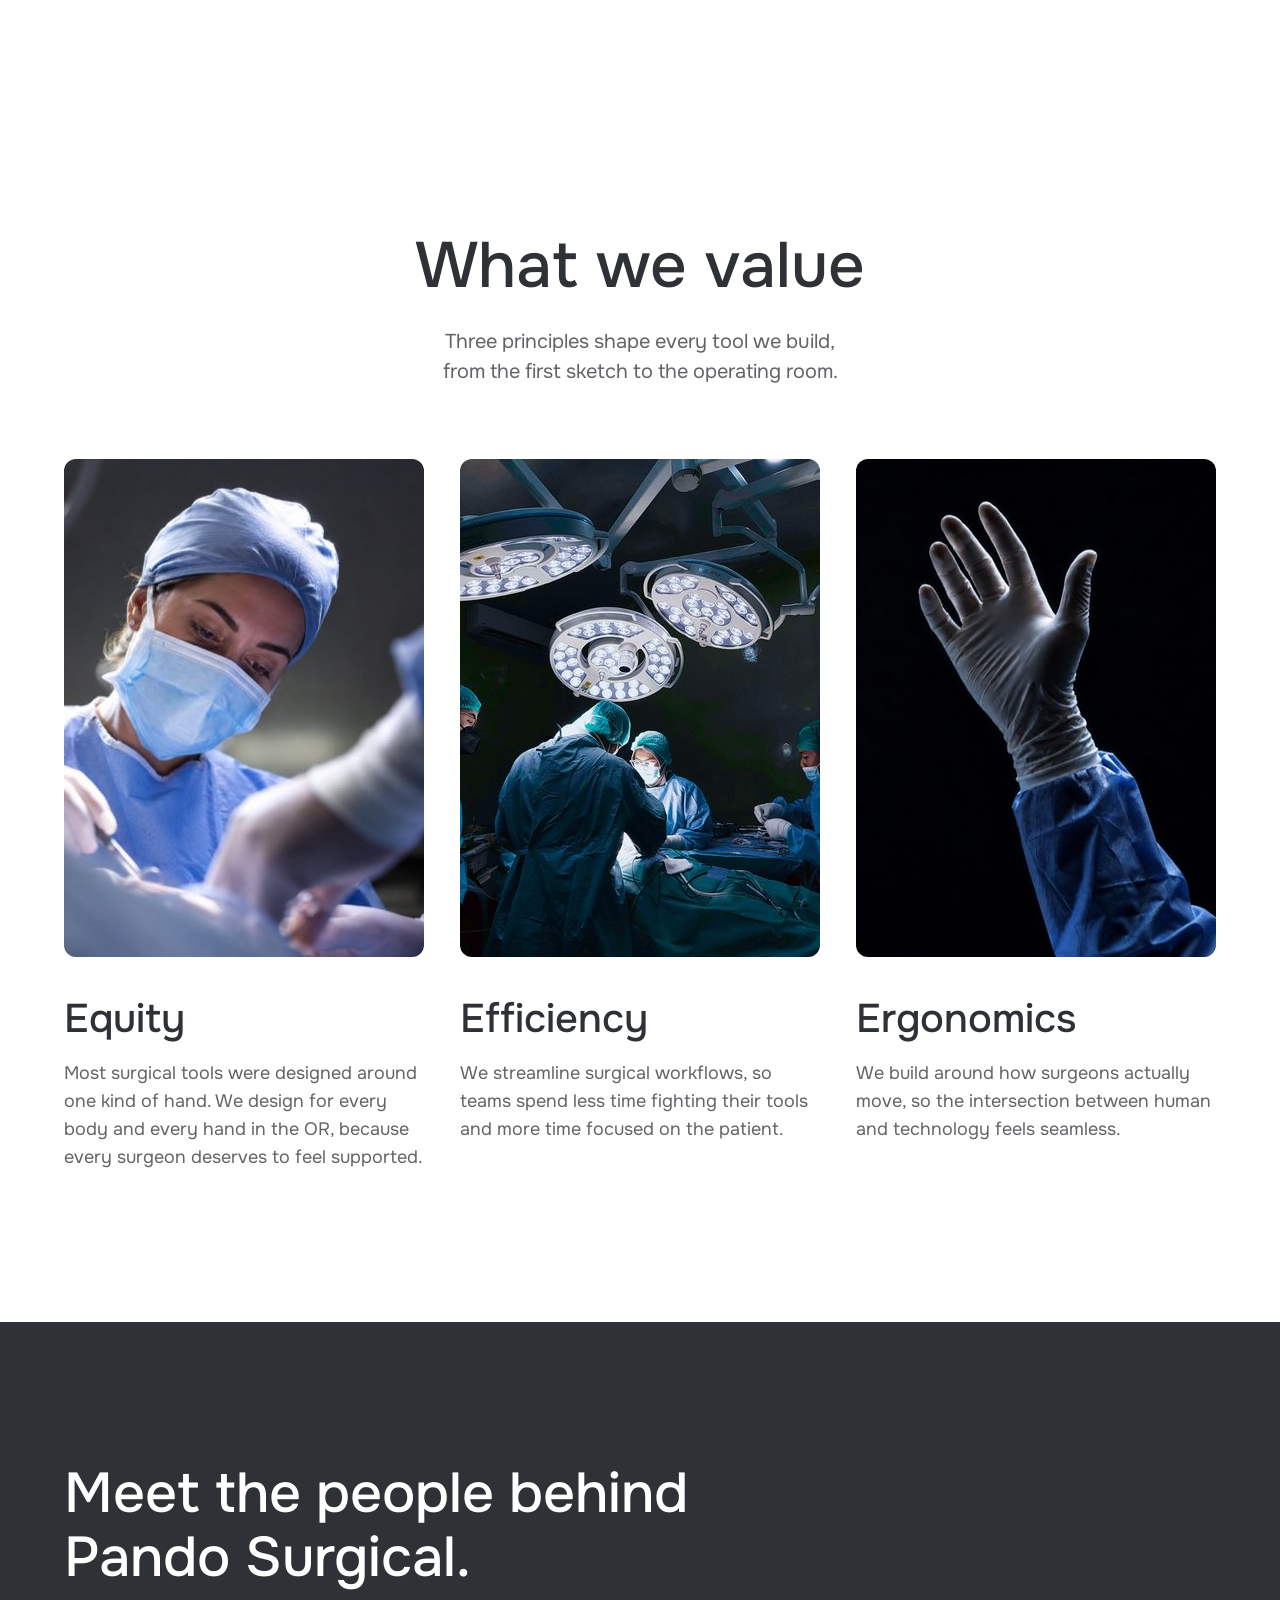
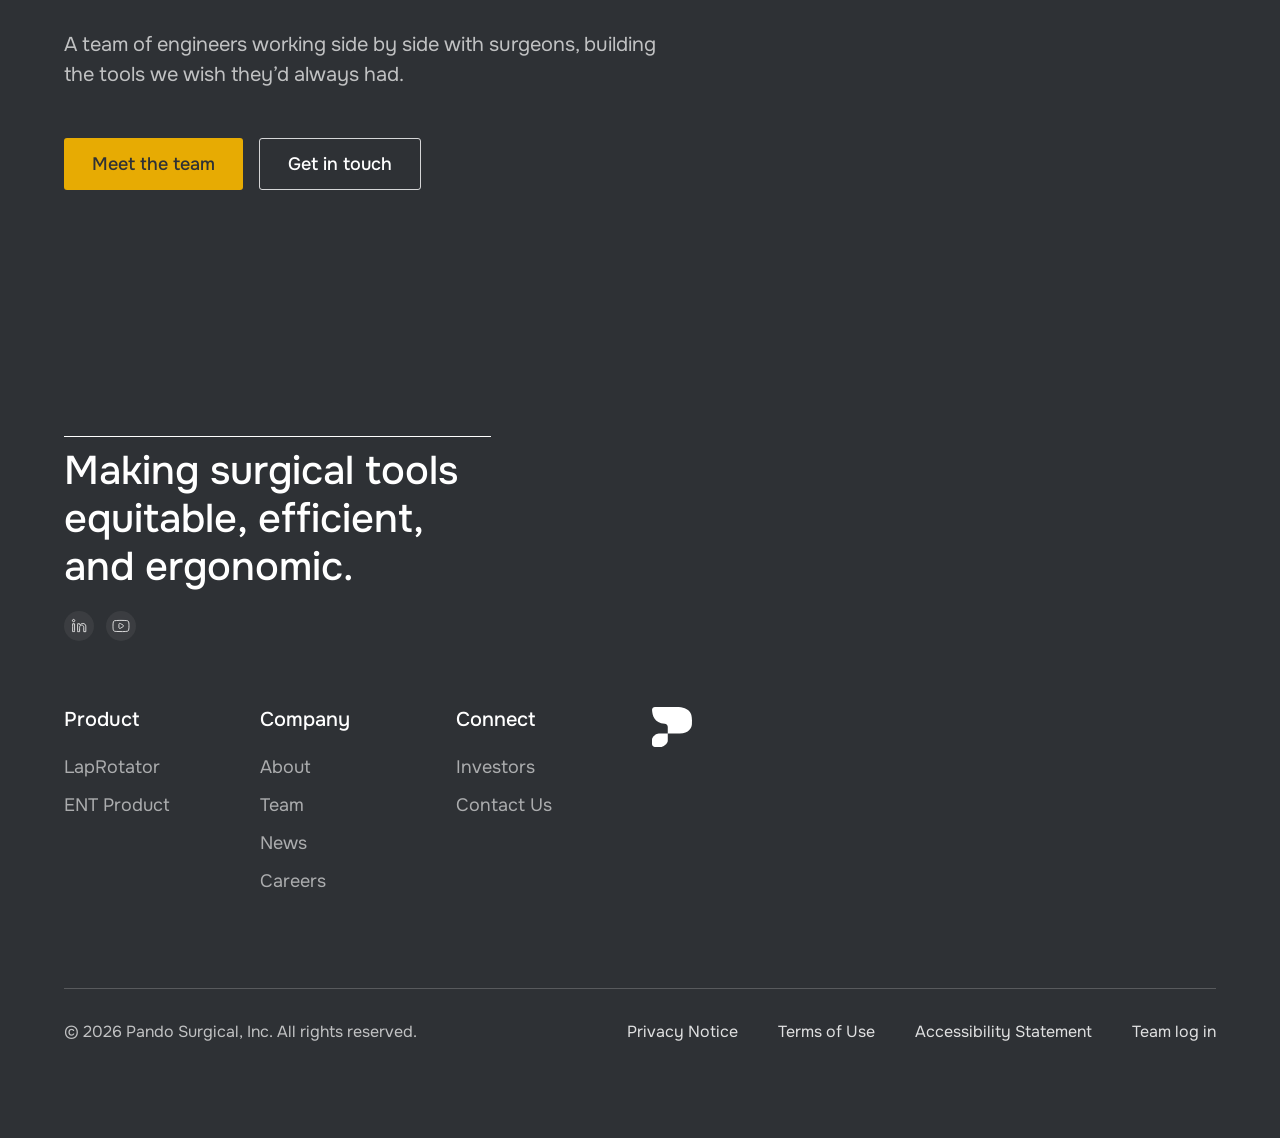
==== commit d6e7082d: "Move Log in from the nav to a "Team log in" footer link The log in is for an internal team portal, s" ====
--- a/about.html
+++ b/about.html
@@ -40,7 +40,6 @@
     </nav>
     <div class="mobile-extra">
       <div class="row">
-        <button class="nav-link" data-modal="login">Log in</button>
         <button class="theme-toggle" data-theme-toggle><span class="swatch"></span><span class="theme-label">Cold</span></button>
       </div>
       <a class="btn btn-primary" href="contact.html">Get in touch</a>
@@ -50,7 +49,6 @@
   <div class="nav-right">
     <div class="nav-util glass">
       <span class="nav-link" title="Language">EN</span>
-      <button class="nav-link" data-modal="login">Log in</button>
       <button class="theme-toggle" data-theme-toggle><span class="swatch"></span><span class="theme-label">Cold</span></button>
     </div>
     <a class="btn btn-primary" href="contact.html">Get in touch</a>
@@ -124,6 +122,7 @@
       <a href="privacy.html">Privacy Notice</a>
       <a href="terms.html">Terms of Use</a>
       <a href="accessibility.html">Accessibility Statement</a>
+      <button type="button" data-modal="login">Team log in</button>
     </nav>
   </div>
 </footer>
--- a/css/style.css
+++ b/css/style.css
@@ -194,8 +194,9 @@
 .fs-bottom { display: flex; justify-content: space-between; align-items: center; gap: 24px 40px; padding-top: 32px; border-top: 1px solid rgba(var(--on-dark-rgb), 0.2); flex-wrap: wrap; }
 .fs-bottom small { font-size: 16px; opacity: 0.7; }
 .fs-legal { display: flex; gap: 40px; flex-wrap: wrap; font-size: 16px; }
-.fs-legal a { opacity: 0.85; transition: opacity 150ms ease-out; }
-.fs-legal a:hover { opacity: 1; }
+.fs-legal a, .fs-legal button { opacity: 0.85; transition: opacity 150ms ease-out; }
+.fs-legal a:hover, .fs-legal button:hover, .fs-legal button:focus-visible { opacity: 1; }
+.fs-legal button { background: none; border: 0; padding: 0; font: inherit; color: inherit; cursor: pointer; }
 
 /* ---------- Footer (gradient version with the Pando wordmark) ---------- */
 .footer {
@@ -242,8 +243,9 @@
 /* Legal links start at 494px and the copyright line at 620px, ending 5px below the social icons */
 .footer-right { display: flex; flex-direction: column; align-items: flex-end; gap: 35px; text-align: right; font-size: 16px; margin-bottom: -6px; }
 .footer-legal { display: flex; flex-direction: column; align-items: flex-end; gap: 15px; }
-.footer-legal a { opacity: 0.7; transition: opacity 150ms ease-out; }
-.footer-legal a:hover { opacity: 1; }
+.footer-legal a, .footer-legal button { opacity: 0.7; transition: opacity 150ms ease-out; }
+.footer-legal a:hover, .footer-legal button:hover, .footer-legal button:focus-visible { opacity: 1; }
+.footer-legal button { background: none; border: 0; padding: 0; font: inherit; color: inherit; cursor: pointer; }
 .footer-right small { font-size: 16px; }
 
 /* ---------- Shared layout ---------- */
@@ -426,10 +428,24 @@
 .tab-panel h3 { font-size: 36px; margin-bottom: 32px; }
 .compare { display: grid; grid-template-columns: 1fr 1fr; gap: 32px; }
 .compare figure { margin: 0; display: flex; flex-direction: column; gap: 20px; }
-.compare video { display: block; width: 100%; height: 380px; object-fit: cover; border-radius: 3px; background: #111; }
+.compare video { display: block; width: 100%; height: 380px; object-fit: cover; border-radius: 5px; background: #111; }
 .compare figcaption { font-size: 28px; font-weight: 500; color: rgba(46, 49, 53, 0.55); }
 .compare figure:last-child figcaption { color: var(--accent); }
-.tab-panel .placeholder { min-height: 380px; background: rgba(160, 154, 150, 0.12); }
+/* Features and Advantages: two columns of 620px checklist items (Figma "Feature list") */
+.features { list-style: none; margin: 0; padding: 0; display: grid; grid-template-columns: repeat(2, minmax(0, 620px)); row-gap: 28px; }
+.features li { display: flex; align-items: center; gap: 16px; font-size: 20px; line-height: 1.45; color: rgba(var(--text-rgb), 0.8); }
+.check { flex: none; width: 40px; height: 40px; border-radius: 50%; background: var(--dark); display: flex; align-items: center; justify-content: center; }
+.check img { display: block; }
+/* Specifications: compatibility table (Figma "Spec table") */
+.spec-head { font-size: 24px; font-weight: 500; color: var(--accent); margin-bottom: 32px; }
+.spec-intro { font-size: 18px; font-weight: 400; color: rgba(var(--text-rgb), 0.7); margin-bottom: 32px; }
+.spec-table { margin: 0; font-size: 18px; line-height: 1.45; }
+.spec-row { display: flex; gap: 40px; padding: 20px 0; border-top: 1px solid rgba(var(--text-rgb), 0.12); }
+/* The camera coupler row is set apart from the laparoscopes by a darker rule */
+.spec-row:last-child { border-top-color: rgba(var(--text-rgb), 0.3); }
+.spec-row dt { flex: none; width: 420px; font-weight: 600; color: var(--text); }
+.spec-row dd { flex: 1; min-width: 0; margin: 0; color: rgba(var(--text-rgb), 0.75); }
+.spec-row .pn { white-space: nowrap; }
 
 /* ---------- Light pages (ENT, Team, News, Investors, Careers, Legal) ---------- */
 .page-main { padding-top: 172px; background: var(--light); }
@@ -791,6 +807,13 @@
   .compare video { height: 240px; }
   .compare figcaption { font-size: 22px; }
   .tab-panel h3 { font-size: 28px; }
+  .features { grid-template-columns: 1fr; row-gap: 20px; }
+  .features li { font-size: 17px; }
+  .spec-head { font-size: 22px; margin-bottom: 20px; }
+  .spec-intro { font-size: 16px; margin-bottom: 24px; }
+  .spec-table { font-size: 16px; }
+  .spec-row { flex-direction: column; gap: 4px; padding: 16px 0; }
+  .spec-row dt { width: auto; }
   .ent { padding: 140px var(--pad) 80px; min-height: 100svh; }
   .team, .news { padding: 130px var(--pad) 96px; }
   .team h2 { margin-top: 96px; font-size: 40px; }
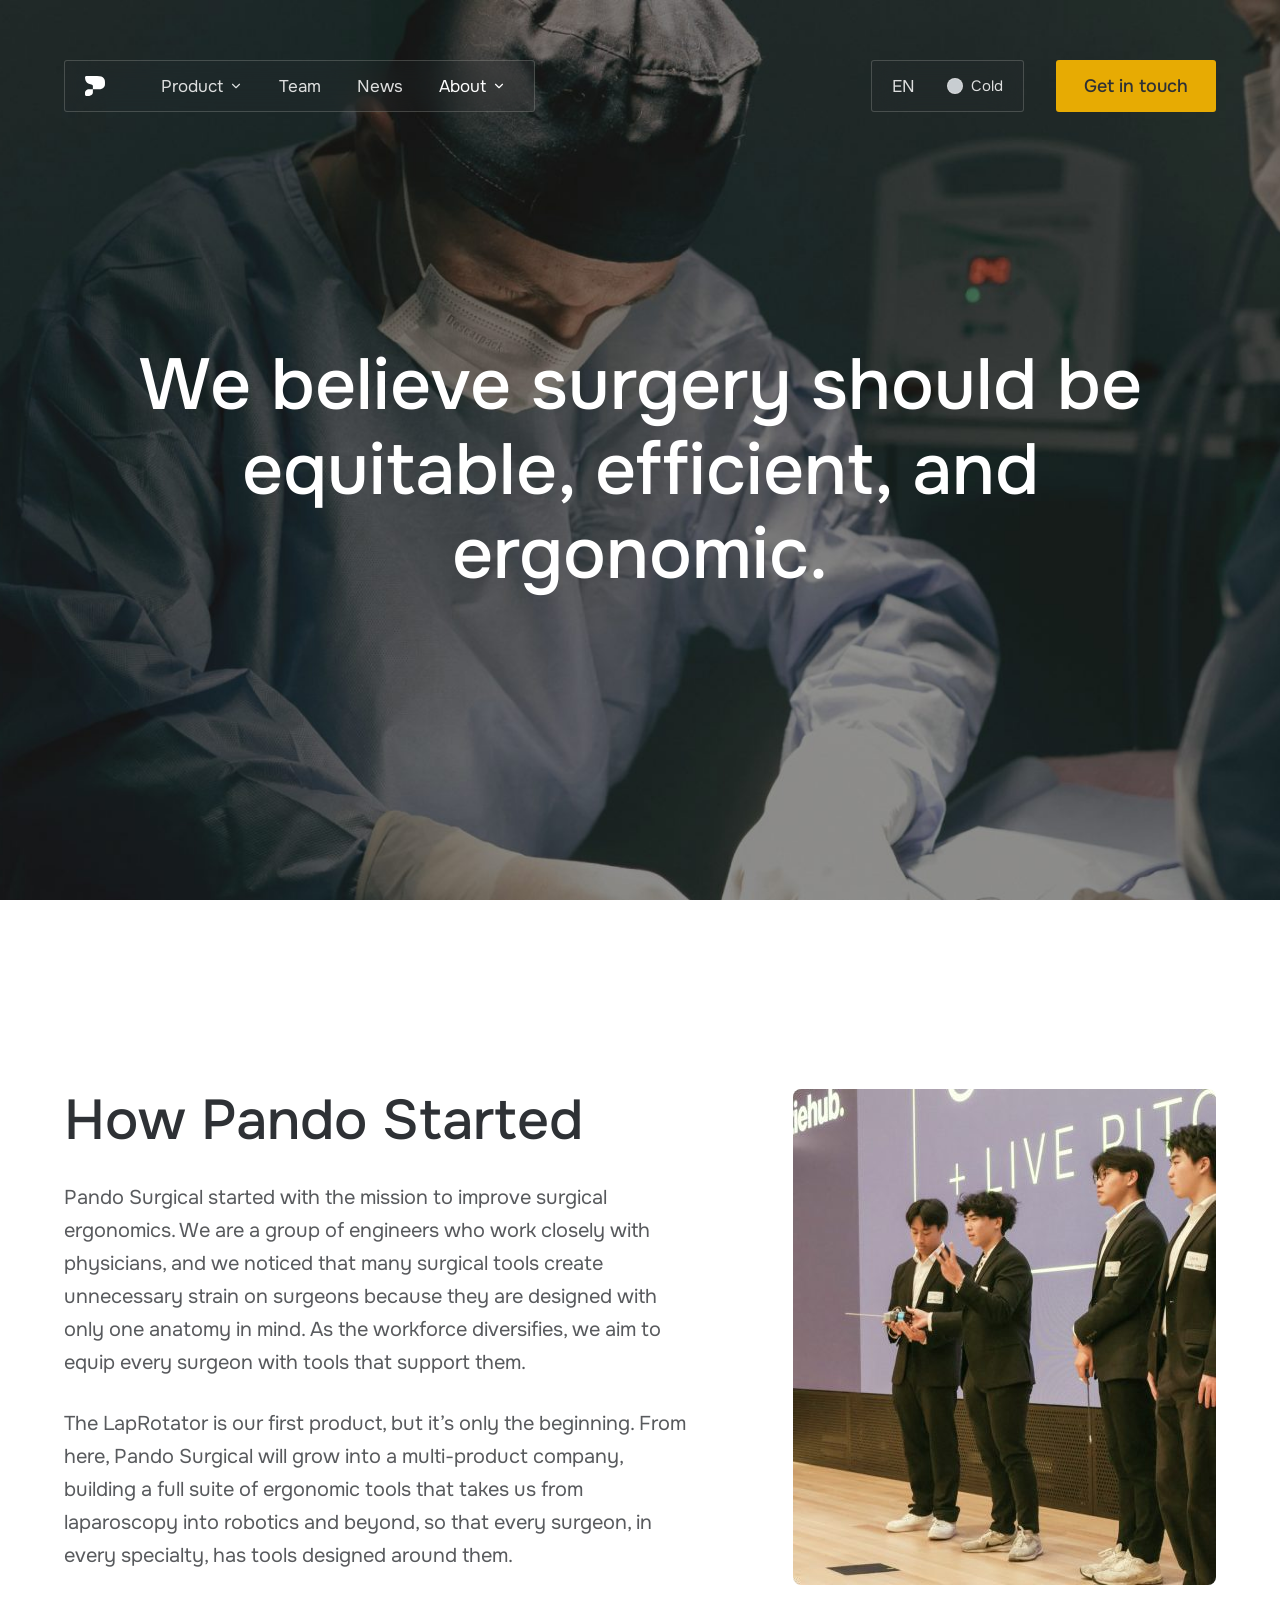
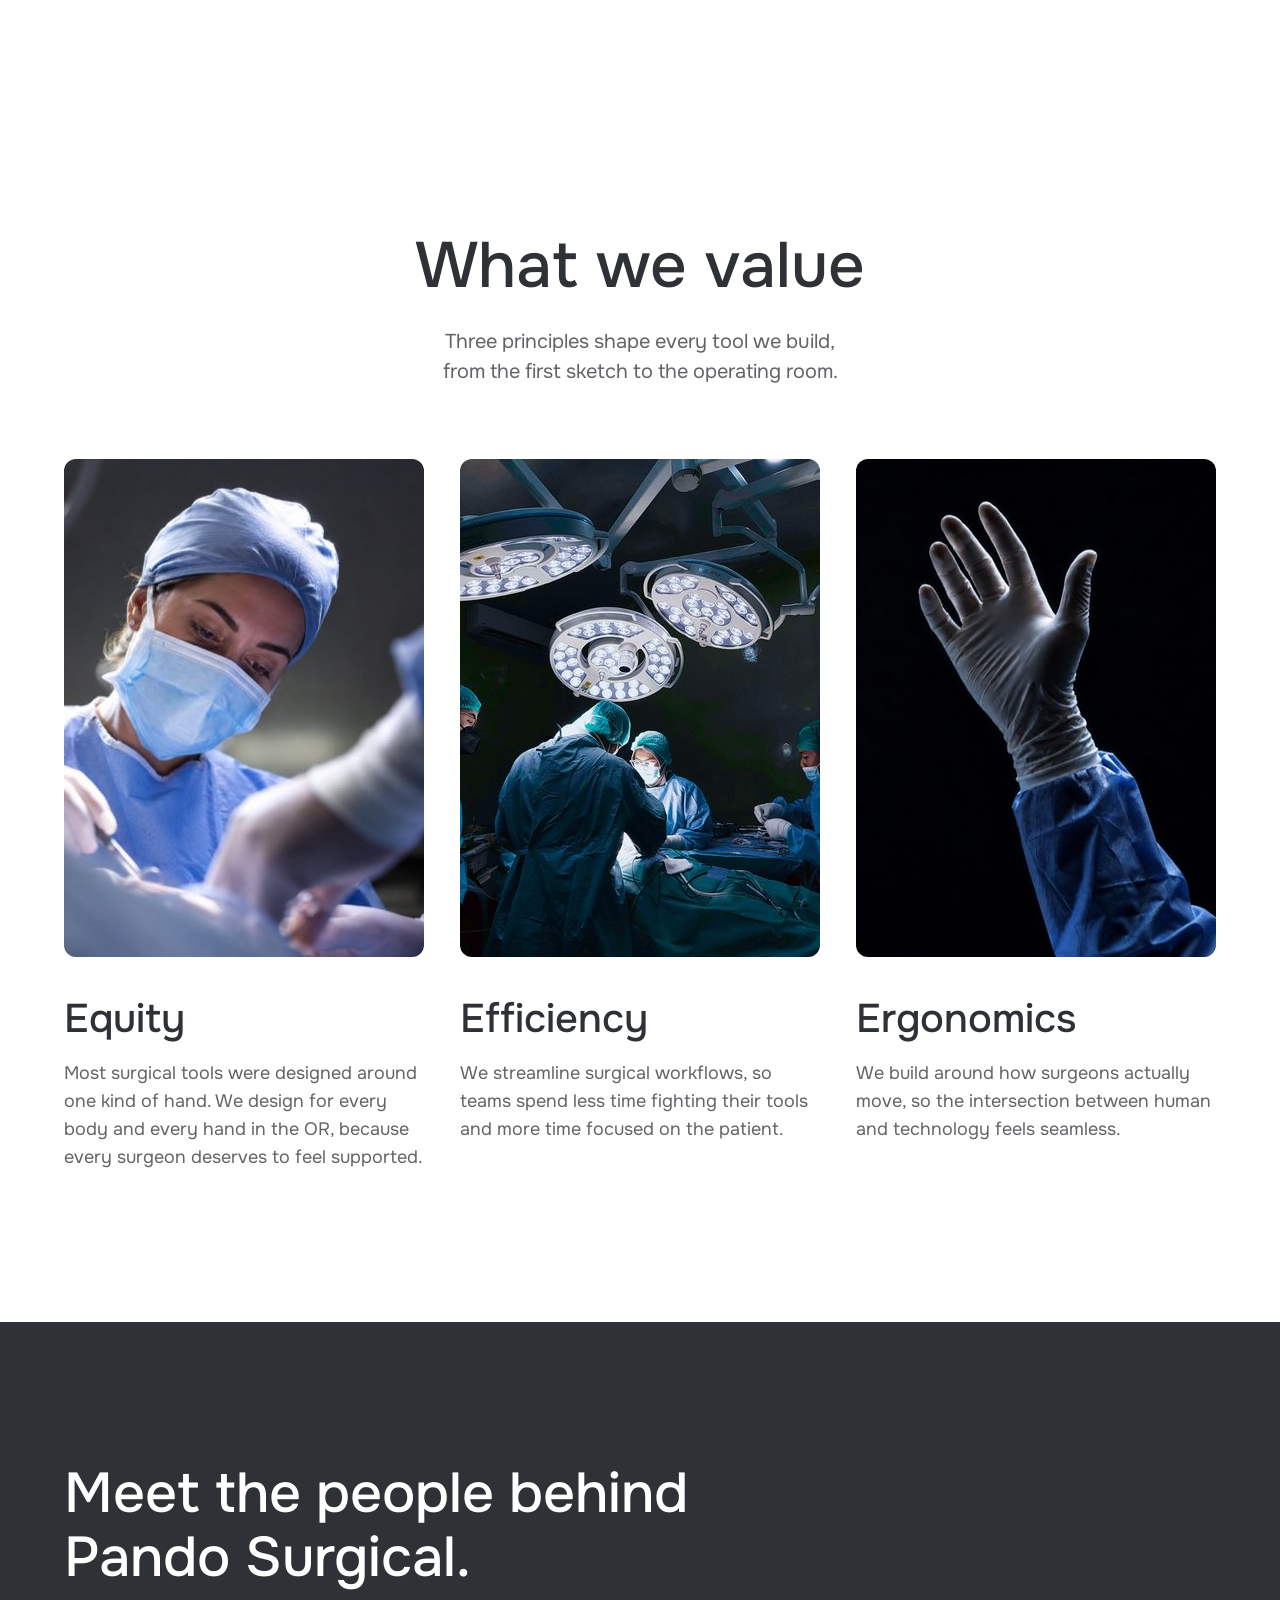
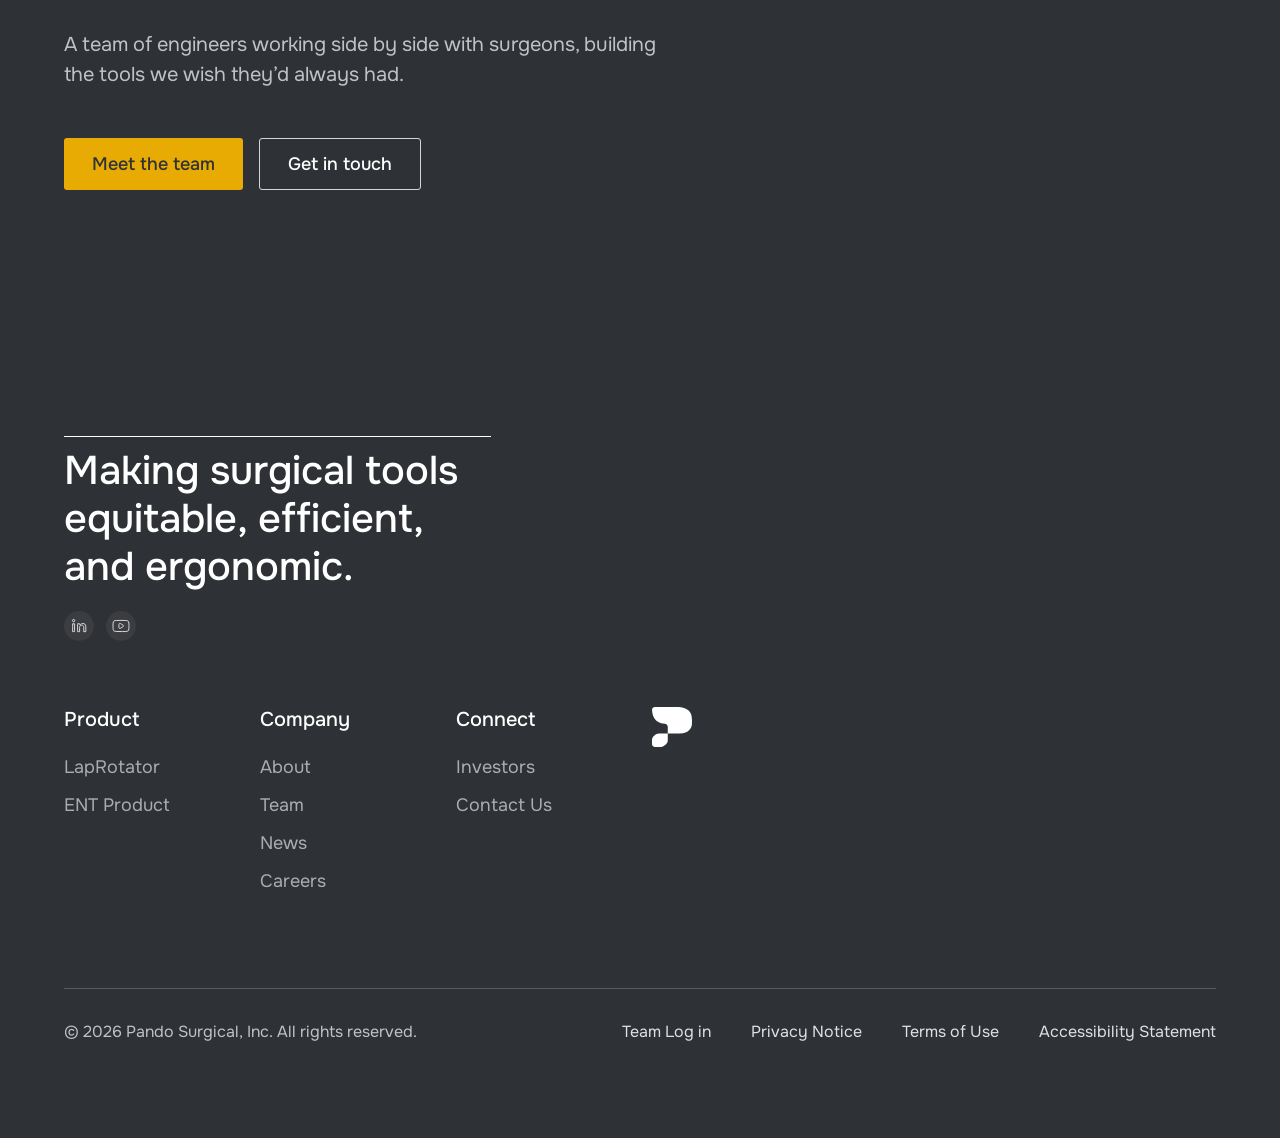
==== commit 0859ecc2: "Match the warm Figma edits to news, team order and Team Log in Copies the edits made in Figma "Websi" ====
--- a/about.html
+++ b/about.html
@@ -119,10 +119,10 @@
   <div class="fs-bottom">
     <small>© 2026 Pando Surgical, Inc. All rights reserved.</small>
     <nav class="fs-legal" aria-label="Legal">
+      <button type="button" data-modal="login">Team Log in</button>
       <a href="privacy.html">Privacy Notice</a>
       <a href="terms.html">Terms of Use</a>
       <a href="accessibility.html">Accessibility Statement</a>
-      <button type="button" data-modal="login">Team log in</button>
     </nav>
   </div>
 </footer>
--- a/css/style.css
+++ b/css/style.css
@@ -494,7 +494,6 @@
 .card .img-wrap { display: block; overflow: hidden; border-radius: 5px; }
 .card .img-wrap img { display: block; width: 100%; height: 320px; object-fit: cover; border-radius: 5px; }
 .card-text { padding: 4px 4px 0; display: flex; flex-direction: column; gap: 10px; }
-.cat { font-size: 14px; font-weight: 500; color: var(--gold); }
 .card h3 { font-size: 24px; line-height: 1.25; }
 .author { display: flex; align-items: center; gap: 12px; }
 .avatar { width: 44px; height: 44px; border-radius: 50%; background: var(--accent); display: flex; align-items: center; justify-content: center; flex: none; }
@@ -530,11 +529,11 @@
 .story-card > img { width: 100%; height: clamp(140px, 30vh, 300px); object-fit: cover; flex: none; }
 .story-body { overflow-y: auto; }
 .story-body { padding: 36px 48px 44px; display: flex; flex-direction: column; gap: 14px; }
-.story-body .cat { font-size: 15px; }
 .story-body h2 { font-size: 36px; line-height: 1.18; }
 .story-author { gap: 14px; padding: 4px 0 8px; }
 .story-author time { font-size: 15px; color: rgba(46, 49, 53, 0.55); }
 .story-body p.body { font-size: 18px; line-height: 1.65; color: rgba(46, 49, 53, 0.8); }
+.story-body p.body + p.body { margin-top: 16px; } /* 14px gap + 16px = one blank line, as in Figma */
 
 .login-card { max-width: 560px; box-shadow: 0 24px 30px rgba(0, 0, 0, 0.25); }
 .login-head { background: var(--dark); color: var(--on-dark); padding: 40px 0 36px; text-align: center; display: flex; flex-direction: column; gap: 8px; }
